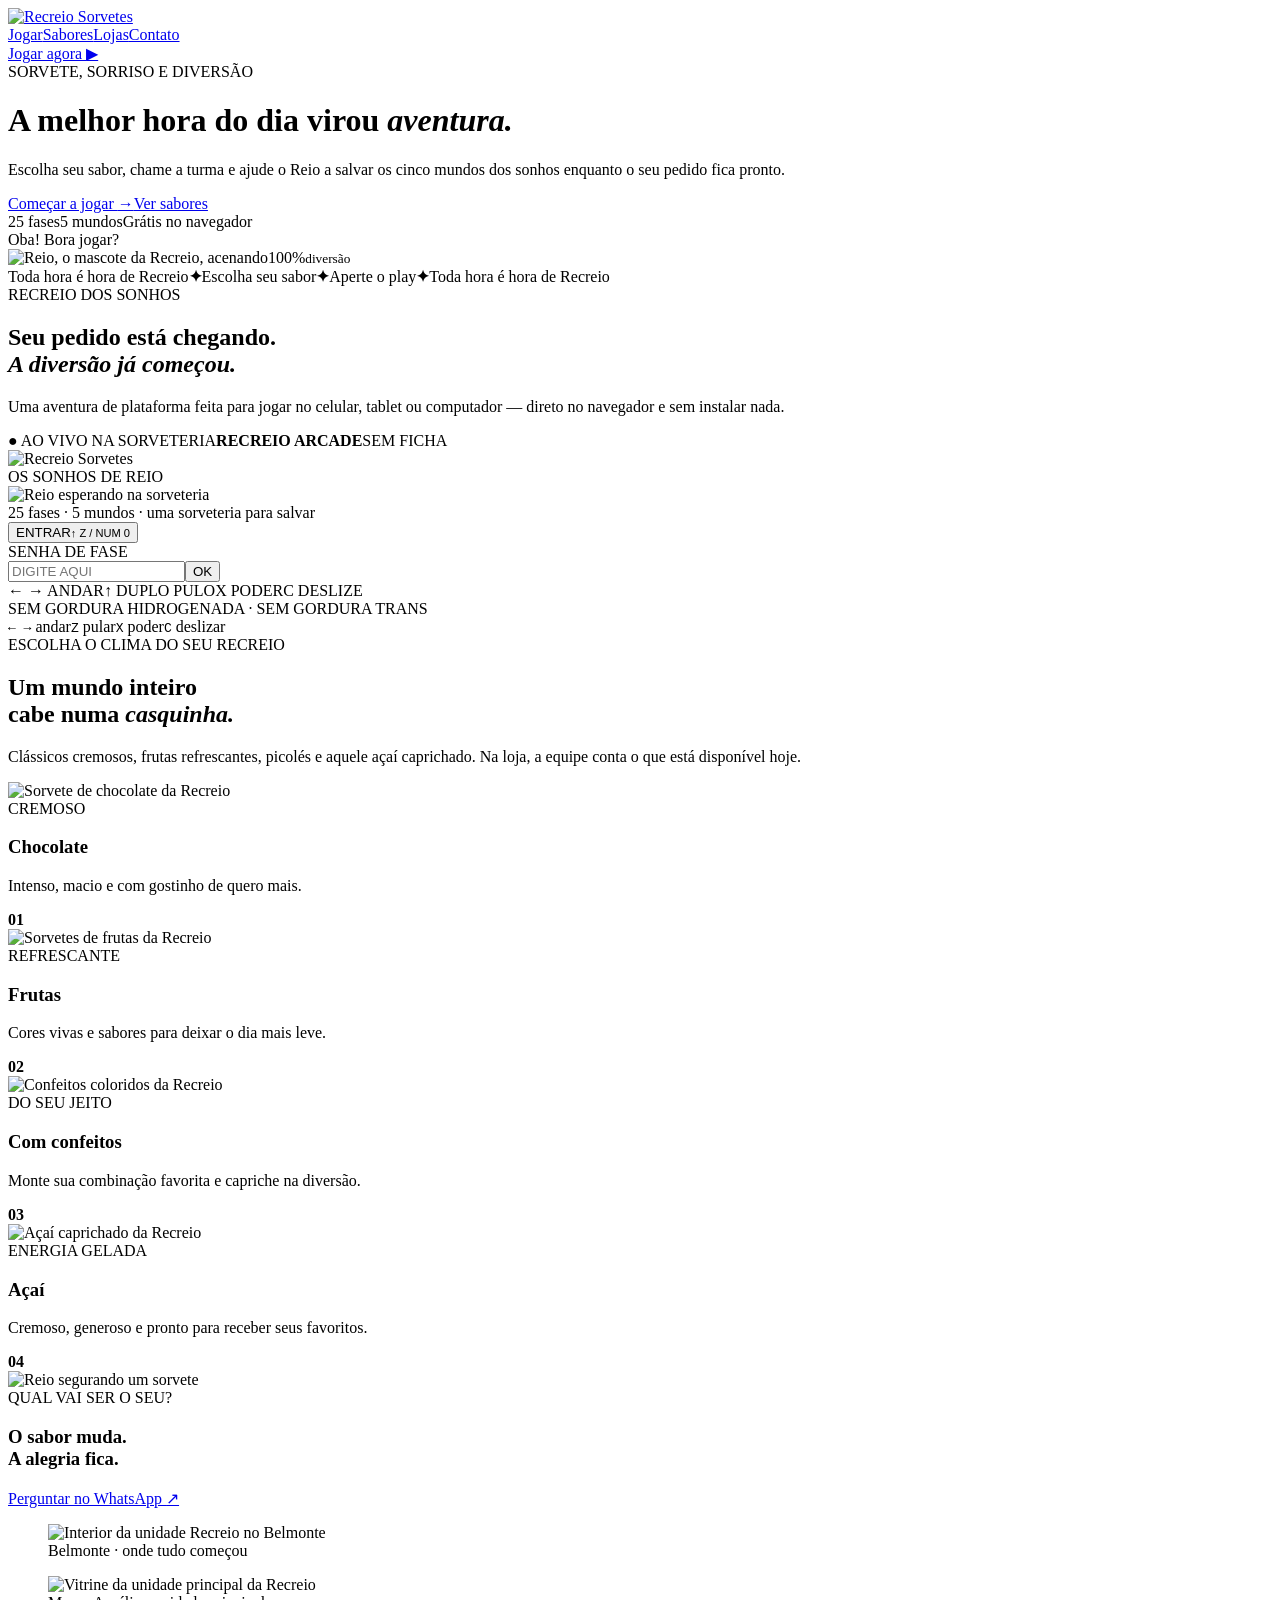
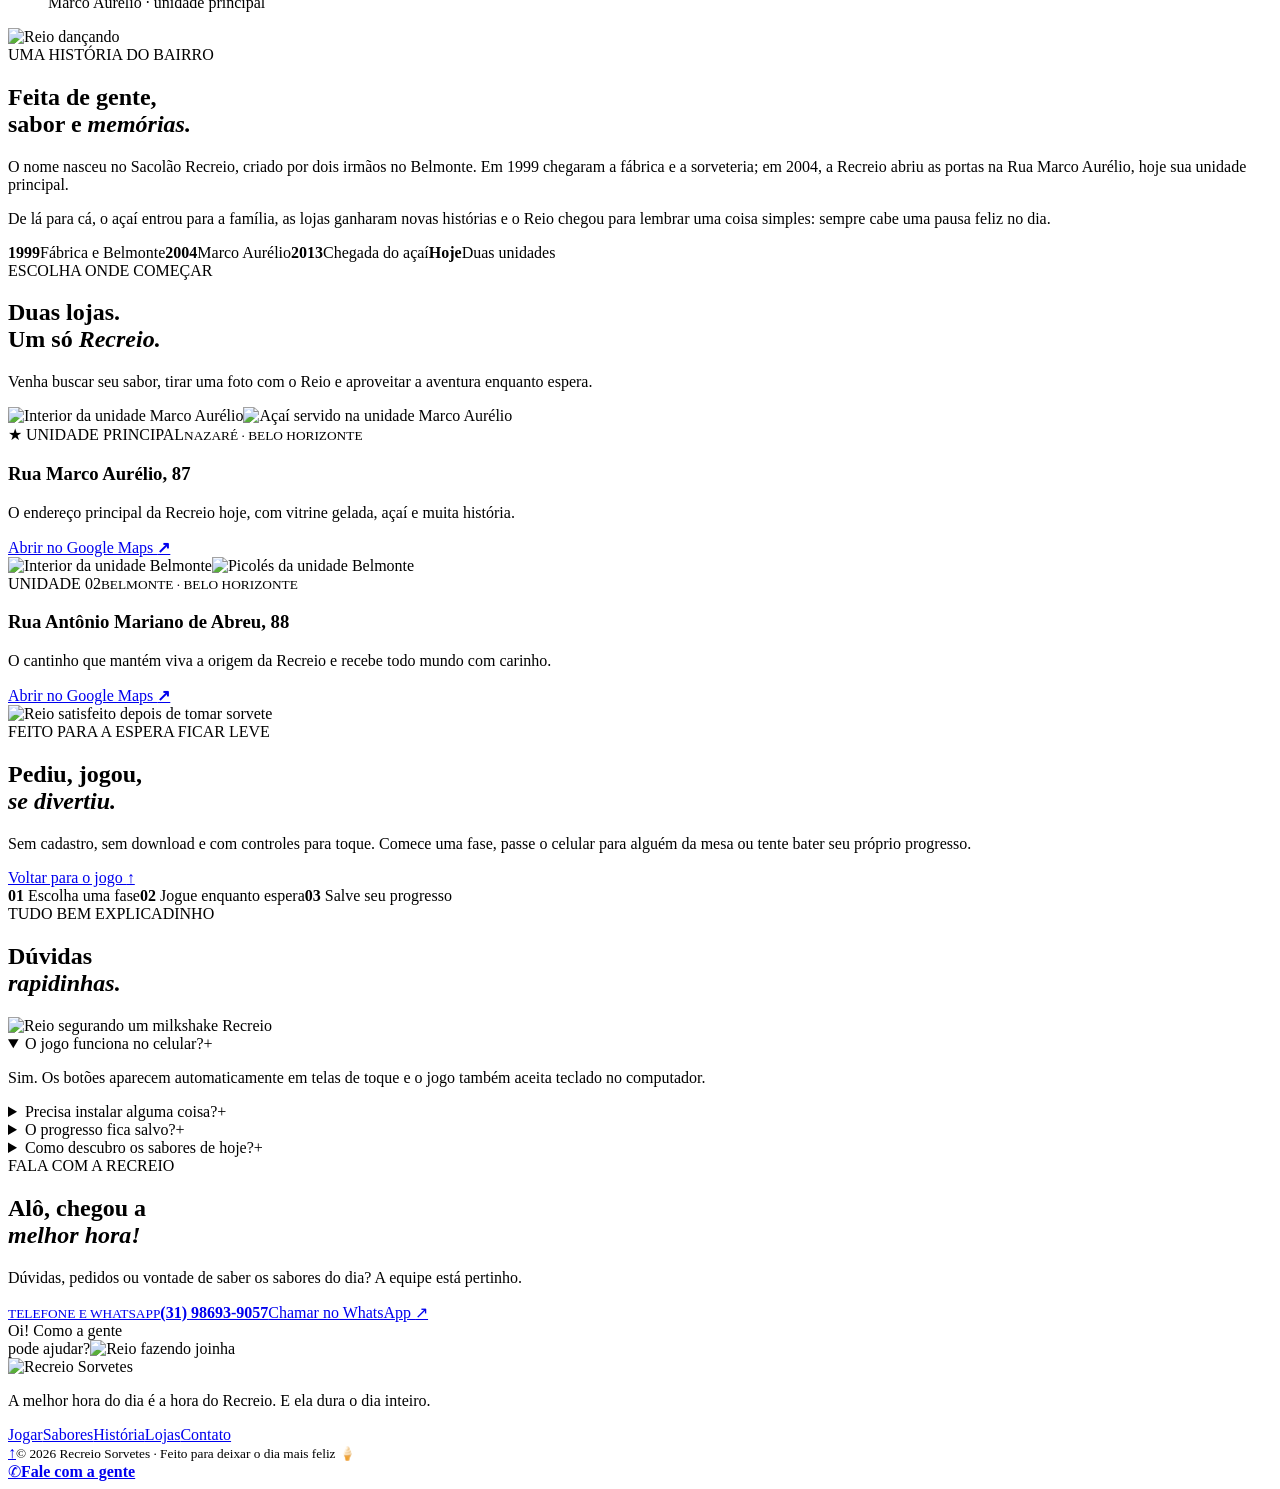
==== index.html @ 0be1fa7b "Add files via upload" ====
<!DOCTYPE html><html lang="pt-BR"><head><meta charSet="utf-8"/><meta name="viewport" content="width=device-width, initial-scale=1"/><link rel="preload" href="./game-assets/expanded/menu/recreio-lettering.png" as="image"/><link rel="preload" href="./brand/poses/reio-acenando.png" as="image"/><link rel="preload" as="image" href="./game-assets/character/11-lambendo-sorvete/03.png"/><link rel="preload" href="./brand/logo-recreio.png" as="image"/><link rel="stylesheet" href="./_next/static/chunks/18c8_tdzl4rvx.css" data-precedence="next"/><link rel="preload" as="script" fetchPriority="low" href="./_next/static/chunks/0ht900cau6_ur.js"/><script src="./_next/static/chunks/0t2z5hkh7v~~b.js" async=""></script><script src="./_next/static/chunks/07lhk_q6pmm3r.js" async=""></script><script src="./_next/static/chunks/turbopack-0cek.dh0dqtgy.js" async=""></script><script src="./_next/static/chunks/0dbhjjzl8qfwv.js" async=""></script><script src="./_next/static/chunks/0k6kr~ze-.qya.js" async=""></script><script src="./_next/static/chunks/13rrq63gfpz-3.js" async=""></script><title>Recreio Sorvetes — Sabor e diversão</title><meta name="description" content="Conheça os sabores, as lojas e jogue Recreio dos Sonhos enquanto o seu pedido fica pronto."/><meta property="og:title" content="Recreio dos Sonhos — A melhor hora virou aventura"/><meta property="og:description" content="Sorvete gostoso, duas lojas e uma aventura com 25 fases para jogar direto no navegador."/><meta property="og:image" content="./og.png"/><meta name="twitter:card" content="summary_large_image"/><meta name="twitter:title" content="Recreio dos Sonhos"/><meta name="twitter:description" content="A melhor hora do dia virou aventura."/><meta name="twitter:image" content="./og.png"/><link rel="icon" href="./favicon.png"/><link rel="apple-touch-icon" href="./favicon.png"/><script src="./_next/static/chunks/03~yq9q893hmn.js" noModule=""></script></head><body><div hidden=""><!--$--><!--/$--></div><main class="site-root" id="inicio"><nav class="site-nav" aria-label="Navegação principal"><a class="site-brand" href="#inicio" aria-label="Recreio Sorvetes — início"><img src="./game-assets/expanded/menu/recreio-lettering.png" alt="Recreio Sorvetes"/></a><div class="site-nav-links"><a href="#jogar">Jogar</a><a href="#sabores">Sabores</a><a href="#lojas">Lojas</a><a href="#contato">Contato</a></div><a class="nav-play" href="#jogar">Jogar agora <span aria-hidden="true">▶</span></a></nav><header class="site-hero"><div class="hero-sprinkles" aria-hidden="true"><i></i><i></i><i></i><i></i><i></i><i></i></div><div class="hero-copy"><span class="site-kicker">SORVETE, SORRISO E DIVERSÃO</span><h1>A melhor hora do dia virou <em>aventura.</em></h1><p>Escolha seu sabor, chame a turma e ajude o Reio a salvar os cinco mundos dos sonhos enquanto o seu pedido fica pronto.</p><div class="hero-actions"><a class="site-button primary" href="#jogar">Começar a jogar <span>→</span></a><a class="site-button secondary" href="#sabores">Ver sabores</a></div><div class="hero-pills"><span>25 fases</span><span>5 mundos</span><span>Grátis no navegador</span></div></div><div class="hero-character"><span class="speech">Oba! Bora jogar?</span><div class="hero-blob" aria-hidden="true"></div><img src="./brand/poses/reio-acenando.png" alt="Reio, o mascote da Recreio, acenando"/><span class="hero-sticker">100%<small>diversão</small></span></div></header><div class="site-ticker" aria-hidden="true"><div><span>Toda hora é hora de Recreio</span><b>✦</b><span>Escolha seu sabor</span><b>✦</b><span>Aperte o play</span><b>✦</b><span>Toda hora é hora de Recreio</span></div></div><section class="game-section" id="jogar" aria-labelledby="game-title"><div class="game-intro"><div><span class="site-kicker light">RECREIO DOS SONHOS</span><h2 id="game-title">Seu pedido está chegando.<br/><em>A diversão já começou.</em></h2></div><p>Uma aventura de plataforma feita para jogar no celular, tablet ou computador — direto no navegador e sem instalar nada.</p></div><div class="game-cabinet"><div class="cabinet-top"><span>● AO VIVO NA SORVETERIA</span><b>RECREIO ARCADE</b><span>SEM FICHA</span></div><section class="game-machine" aria-label="Jogo Recreio dos Sonhos"><section class="title-screen"><img class="title-logo" src="./game-assets/expanded/menu/recreio-lettering.png" alt="Recreio Sorvetes"/><div class="title-subtitle">OS SONHOS DE REIO</div><img class="title-reio" src="./game-assets/character/11-lambendo-sorvete/03.png" alt="Reio esperando na sorveteria"/><div class="title-story">25 fases · 5 mundos · uma sorveteria para salvar</div><button class="shop-door-action"><span>ENTRAR</span><small>↑ Z / NUM 0</small></button><form class="password-counter"><label for="stage-password">SENHA DE FASE</label><div><input id="stage-password" maxLength="12" placeholder="DIGITE AQUI" autoComplete="off" value=""/><button type="submit">OK</button></div></form><div class="title-controls"><span>← → ANDAR</span><span>↑ DUPLO PULO</span><span>X PODER</span><span>C DESLIZE</span></div><div class="title-recipe">SEM GORDURA HIDROGENADA · SEM GORDURA TRANS</div></section></section></div><div class="game-shortcuts"><span><kbd>← →</kbd> andar</span><span><kbd>Z</kbd> pular</span><span><kbd>X</kbd> poder</span><span><kbd>C</kbd> deslizar</span></div></section><section class="flavors-section" id="sabores" aria-labelledby="flavors-title"><div class="section-heading"><div><span class="site-kicker">ESCOLHA O CLIMA DO SEU RECREIO</span><h2 id="flavors-title">Um mundo inteiro<br/>cabe numa <em>casquinha.</em></h2></div><p>Clássicos cremosos, frutas refrescantes, picolés e aquele açaí caprichado. Na loja, a equipe conta o que está disponível hoje.</p></div><div class="flavor-grid"><article class="flavor-card chocolate"><div class="flavor-photo"><img src="./brand/gallery/chocolate.jpg" alt="Sorvete de chocolate da Recreio" loading="lazy"/></div><div><span>CREMOSO</span><h3>Chocolate</h3><p>Intenso, macio e com gostinho de quero mais.</p></div><b>01</b></article><article class="flavor-card fruit"><div class="flavor-photo"><img src="./brand/gallery/frutas.jpg" alt="Sorvetes de frutas da Recreio" loading="lazy"/></div><div><span>REFRESCANTE</span><h3>Frutas</h3><p>Cores vivas e sabores para deixar o dia mais leve.</p></div><b>02</b></article><article class="flavor-card toppings"><div class="flavor-photo"><img src="./brand/gallery/confeitos.jpg" alt="Confeitos coloridos da Recreio" loading="lazy"/></div><div><span>DO SEU JEITO</span><h3>Com confeitos</h3><p>Monte sua combinação favorita e capriche na diversão.</p></div><b>03</b></article><article class="flavor-card acai"><div class="flavor-photo"><img src="./brand/gallery/acai.jpg" alt="Açaí caprichado da Recreio" loading="lazy"/></div><div><span>ENERGIA GELADA</span><h3>Açaí</h3><p>Cremoso, generoso e pronto para receber seus favoritos.</p></div><b>04</b></article></div><div class="flavor-callout"><img src="./brand/poses/reio-sorvete.png" alt="Reio segurando um sorvete" loading="lazy"/><div><span>QUAL VAI SER O SEU?</span><h3>O sabor muda.<br/>A alegria fica.</h3></div><a class="site-button primary" href="https://wa.me/5531986939057?text=Ol%C3%A1%2C%20Recreio!%20Quais%20sabores%20est%C3%A3o%20dispon%C3%ADveis%20hoje%3F" target="_blank" rel="noreferrer">Perguntar no WhatsApp <span>↗</span></a></div></section><section class="story-section" id="historia" aria-labelledby="story-title"><div class="story-photos" aria-label="Registros da Recreio"><figure class="story-photo main"><img src="./brand/gallery/belmonte-interior.jpg" alt="Interior da unidade Recreio no Belmonte" loading="lazy"/><figcaption>Belmonte · onde tudo começou</figcaption></figure><figure class="story-photo small"><img src="./brand/gallery/marco-freezer.jpg" alt="Vitrine da unidade principal da Recreio" loading="lazy"/><figcaption>Marco Aurélio · unidade principal</figcaption></figure><img class="story-mascot" src="./brand/poses/reio-dancando.png" alt="Reio dançando" loading="lazy"/></div><div class="story-copy-site"><span class="site-kicker light">UMA HISTÓRIA DO BAIRRO</span><h2 id="story-title">Feita de gente,<br/>sabor e <em>memórias.</em></h2><p>O nome nasceu no Sacolão Recreio, criado por dois irmãos no Belmonte. Em 1999 chegaram a fábrica e a sorveteria; em 2004, a Recreio abriu as portas na Rua Marco Aurélio, hoje sua unidade principal.</p><p>De lá para cá, o açaí entrou para a família, as lojas ganharam novas histórias e o Reio chegou para lembrar uma coisa simples: sempre cabe uma pausa feliz no dia.</p><div class="story-milestones"><span><b>1999</b>Fábrica e Belmonte</span><span><b>2004</b>Marco Aurélio</span><span><b>2013</b>Chegada do açaí</span><span><b>Hoje</b>Duas unidades</span></div></div></section><section class="stores-section" id="lojas" aria-labelledby="stores-title"><div class="section-heading centered"><div><span class="site-kicker">ESCOLHA ONDE COMEÇAR</span><h2 id="stores-title">Duas lojas.<br/>Um só <em>Recreio.</em></h2></div><p>Venha buscar seu sabor, tirar uma foto com o Reio e aproveitar a aventura enquanto espera.</p></div><div class="store-grid"><article class="store-card primary-store"><div class="store-gallery"><img src="./brand/gallery/marco-freezer.jpg" alt="Interior da unidade Marco Aurélio" loading="lazy"/><img src="./brand/gallery/acai.jpg" alt="Açaí servido na unidade Marco Aurélio" loading="lazy"/></div><div class="store-copy"><span>★ UNIDADE PRINCIPAL</span><small>NAZARÉ · BELO HORIZONTE</small><h3>Rua Marco Aurélio, 87</h3><p>O endereço principal da Recreio hoje, com vitrine gelada, açaí e muita história.</p><a href="https://www.google.com/maps/search/?api=1&amp;query=Sorvetes+Recreio+Rua+Marco+Aurelio+87+Belo+Horizonte" target="_blank" rel="noreferrer">Abrir no Google Maps <b>↗</b></a></div></article><article class="store-card"><div class="store-gallery"><img src="./brand/gallery/belmonte-interior.jpg" alt="Interior da unidade Belmonte" loading="lazy"/><img src="./brand/gallery/belmonte-picole.jpg" alt="Picolés da unidade Belmonte" loading="lazy"/></div><div class="store-copy"><span>UNIDADE 02</span><small>BELMONTE · BELO HORIZONTE</small><h3>Rua Antônio Mariano de Abreu, 88</h3><p>O cantinho que mantém viva a origem da Recreio e recebe todo mundo com carinho.</p><a href="https://www.google.com/maps/search/?api=1&amp;query=Sorvetes+Recreio+Rua+Antonio+Mariano+de+Abreu+88+Belo+Horizonte" target="_blank" rel="noreferrer">Abrir no Google Maps <b>↗</b></a></div></article></div></section><section class="waiting-section" aria-labelledby="waiting-title"><img src="./brand/poses/reio-satisfeito.png" alt="Reio satisfeito depois de tomar sorvete" loading="lazy"/><div><span class="site-kicker light">FEITO PARA A ESPERA FICAR LEVE</span><h2 id="waiting-title">Pediu, jogou,<br/><em>se divertiu.</em></h2><p>Sem cadastro, sem download e com controles para toque. Comece uma fase, passe o celular para alguém da mesa ou tente bater seu próprio progresso.</p><a class="site-button primary" href="#jogar">Voltar para o jogo <span>↑</span></a></div><div class="waiting-notes"><span><b>01</b> Escolha uma fase</span><span><b>02</b> Jogue enquanto espera</span><span><b>03</b> Salve seu progresso</span></div></section><section class="faq-section" aria-labelledby="faq-title"><div><span class="site-kicker">TUDO BEM EXPLICADINHO</span><h2 id="faq-title">Dúvidas<br/><em>rapidinhas.</em></h2><img src="./brand/poses/reio-milkshake.png" alt="Reio segurando um milkshake Recreio" loading="lazy"/></div><div class="faq-list"><details open=""><summary>O jogo funciona no celular?<span>+</span></summary><p>Sim. Os botões aparecem automaticamente em telas de toque e o jogo também aceita teclado no computador.</p></details><details><summary>Precisa instalar alguma coisa?<span>+</span></summary><p>Não. A aventura roda direto nesta página, sem aplicativo e sem cadastro.</p></details><details><summary>O progresso fica salvo?<span>+</span></summary><p>Sim, neste aparelho. O jogo também mostra um código ao concluir cada fase para você retomar rapidamente.</p></details><details><summary>Como descubro os sabores de hoje?<span>+</span></summary><p>A disponibilidade muda. Fale com a equipe pelo WhatsApp e pergunte o que acabou de sair do freezer.</p></details></div></section><section class="contact-section-site" id="contato" aria-labelledby="contact-title"><div class="contact-copy-site"><span class="site-kicker light">FALA COM A RECREIO</span><h2 id="contact-title">Alô, chegou a<br/><em>melhor hora!</em></h2><p>Dúvidas, pedidos ou vontade de saber os sabores do dia? A equipe está pertinho.</p><a class="contact-number" href="tel:+5531986939057"><small>TELEFONE E WHATSAPP</small><strong>(31) 98693-9057</strong></a><a class="site-button contact-button" href="https://wa.me/5531986939057?text=Ol%C3%A1%2C%20Recreio!%20Vim%20pelo%20site." target="_blank" rel="noreferrer">Chamar no WhatsApp <span>↗</span></a></div><div class="contact-character"><span>Oi! Como a gente<br/>pode ajudar?</span><img src="./brand/poses/reio-joinha.png" alt="Reio fazendo joinha" loading="lazy"/></div></section><footer class="site-footer"><div><img src="./brand/logo-recreio.png" alt="Recreio Sorvetes"/><p>A melhor hora do dia é a hora do Recreio. E ela dura o dia inteiro.</p></div><nav aria-label="Links do rodapé"><a href="#jogar">Jogar</a><a href="#sabores">Sabores</a><a href="#historia">História</a><a href="#lojas">Lojas</a><a href="#contato">Contato</a></nav><a class="back-top" href="#inicio" aria-label="Voltar ao início">↑</a><small>© 2026 Recreio Sorvetes · Feito para deixar o dia mais feliz 🍦</small></footer><a class="whatsapp-float" href="https://wa.me/5531986939057?text=Ol%C3%A1%2C%20Recreio!%20Vim%20pelo%20site." target="_blank" rel="noreferrer" aria-label="Conversar com a Recreio no WhatsApp"><span>✆</span><b>Fale com a gente</b></a></main><!--$--><!--/$--><script src="./_next/static/chunks/0ht900cau6_ur.js" id="_R_" async=""></script><script>(self.__next_f=self.__next_f||[]).push([0])</script><script>self.__next_f.push([1,"1:\"$Sreact.fragment\"\n2:I[39756,[\"./_next/static/chunks/0dbhjjzl8qfwv.js\",\"./_next/static/chunks/0k6kr~ze-.qya.js\"],\"default\"]\n3:I[37457,[\"./_next/static/chunks/0dbhjjzl8qfwv.js\",\"./_next/static/chunks/0k6kr~ze-.qya.js\"],\"default\"]\n13:I[68027,[\"./_next/static/chunks/0dbhjjzl8qfwv.js\",\"./_next/static/chunks/0k6kr~ze-.qya.js\"],\"default\",1]\n:HL[\"./_next/static/chunks/18c8_tdzl4rvx.css\",\"style\"]\n:HL[\"./game-assets/expanded/menu/recreio-lettering.png\",\"image\"]\n:HL[\"./brand/poses/reio-acenando.png\",\"image\"]\n"])</script><script>self.__next_f.push([1,"0:{\"P\":null,\"c\":[\"\",\"\"],\"q\":\"\",\"i\":false,\"f\":[[[\"\",{\"children\":[\"__PAGE__\",{}]},\"$undefined\",\"$undefined\",16],[[\"$\",\"$1\",\"c\",{\"children\":[[[\"$\",\"link\",\"0\",{\"rel\":\"stylesheet\",\"href\":\"./_next/static/chunks/18c8_tdzl4rvx.css\",\"precedence\":\"next\",\"crossOrigin\":\"$undefined\",\"nonce\":\"$undefined\"}],[\"$\",\"script\",\"script-0\",{\"src\":\"./_next/static/chunks/0dbhjjzl8qfwv.js\",\"async\":true,\"nonce\":\"$undefined\"}],[\"$\",\"script\",\"script-1\",{\"src\":\"./_next/static/chunks/0k6kr~ze-.qya.js\",\"async\":true,\"nonce\":\"$undefined\"}]],[\"$\",\"html\",null,{\"lang\":\"pt-BR\",\"children\":[\"$\",\"body\",null,{\"children\":[\"$\",\"$L2\",null,{\"parallelRouterKey\":\"children\",\"error\":\"$undefined\",\"errorStyles\":\"$undefined\",\"errorScripts\":\"$undefined\",\"template\":[\"$\",\"$L3\",null,{}],\"templateStyles\":\"$undefined\",\"templateScripts\":\"$undefined\",\"notFound\":[[[\"$\",\"title\",null,{\"children\":\"404: This page could not be found.\"}],[\"$\",\"div\",null,{\"style\":{\"fontFamily\":\"system-ui,\\\"Segoe UI\\\",Roboto,Helvetica,Arial,sans-serif,\\\"Apple Color Emoji\\\",\\\"Segoe UI Emoji\\\"\",\"height\":\"100vh\",\"textAlign\":\"center\",\"display\":\"flex\",\"flexDirection\":\"column\",\"alignItems\":\"center\",\"justifyContent\":\"center\"},\"children\":[\"$\",\"div\",null,{\"children\":[[\"$\",\"style\",null,{\"dangerouslySetInnerHTML\":{\"__html\":\"body{color:#000;background:#fff;margin:0}.next-error-h1{border-right:1px solid rgba(0,0,0,.3)}@media (prefers-color-scheme:dark){body{color:#fff;background:#000}.next-error-h1{border-right:1px solid rgba(255,255,255,.3)}}\"}}],[\"$\",\"h1\",null,{\"className\":\"next-error-h1\",\"style\":{\"display\":\"inline-block\",\"margin\":\"0 20px 0 0\",\"padding\":\"0 23px 0 0\",\"fontSize\":24,\"fontWeight\":500,\"verticalAlign\":\"top\",\"lineHeight\":\"49px\"},\"children\":404}],[\"$\",\"div\",null,{\"style\":{\"display\":\"inline-block\"},\"children\":[\"$\",\"h2\",null,{\"style\":{\"fontSize\":14,\"fontWeight\":400,\"lineHeight\":\"49px\",\"margin\":0},\"children\":\"This page could not be found.\"}]}]]}]}]],[]],\"forbidden\":\"$undefined\",\"unauthorized\":\"$undefined\"}]}]}]]}],{\"children\":[[\"$\",\"$1\",\"c\",{\"children\":[[\"$\",\"main\",null,{\"className\":\"site-root\",\"id\":\"inicio\",\"children\":[[\"$\",\"nav\",null,{\"className\":\"site-nav\",\"aria-label\":\"Navegação principal\",\"children\":[[\"$\",\"a\",null,{\"className\":\"site-brand\",\"href\":\"#inicio\",\"aria-label\":\"Recreio Sorvetes — início\",\"children\":[\"$\",\"img\",null,{\"src\":\"./game-assets/expanded/menu/recreio-lettering.png\",\"alt\":\"Recreio Sorvetes\"}]}],[\"$\",\"div\",null,{\"className\":\"site-nav-links\",\"children\":[[\"$\",\"a\",null,{\"href\":\"#jogar\",\"children\":\"Jogar\"}],[\"$\",\"a\",null,{\"href\":\"#sabores\",\"children\":\"Sabores\"}],[\"$\",\"a\",null,{\"href\":\"#lojas\",\"children\":\"Lojas\"}],[\"$\",\"a\",null,{\"href\":\"#contato\",\"children\":\"Contato\"}]]}],[\"$\",\"a\",null,{\"className\":\"nav-play\",\"href\":\"#jogar\",\"children\":[\"Jogar agora \",[\"$\",\"span\",null,{\"aria-hidden\":\"true\",\"children\":\"▶\"}]]}]]}],[\"$\",\"header\",null,{\"className\":\"site-hero\",\"children\":[[\"$\",\"div\",null,{\"className\":\"hero-sprinkles\",\"aria-hidden\":\"true\",\"children\":[[\"$\",\"i\",null,{}],[\"$\",\"i\",null,{}],[\"$\",\"i\",null,{}],[\"$\",\"i\",null,{}],[\"$\",\"i\",null,{}],[\"$\",\"i\",null,{}]]}],[\"$\",\"div\",null,{\"className\":\"hero-copy\",\"children\":[[\"$\",\"span\",null,{\"className\":\"site-kicker\",\"children\":\"SORVETE, SORRISO E DIVERSÃO\"}],[\"$\",\"h1\",null,{\"children\":[\"A melhor hora do dia virou \",[\"$\",\"em\",null,{\"children\":\"aventura.\"}]]}],[\"$\",\"p\",null,{\"children\":\"Escolha seu sabor, chame a turma e ajude o Reio a salvar os cinco mundos dos sonhos enquanto o seu pedido fica pronto.\"}],[\"$\",\"div\",null,{\"className\":\"hero-actions\",\"children\":[[\"$\",\"a\",null,{\"className\":\"site-button primary\",\"href\":\"#jogar\",\"children\":[\"Começar a jogar \",[\"$\",\"span\",null,{\"children\":\"→\"}]]}],[\"$\",\"a\",null,{\"className\":\"site-button secondary\",\"href\":\"#sabores\",\"children\":\"Ver sabores\"}]]}],[\"$\",\"div\",null,{\"className\":\"hero-pills\",\"children\":[[\"$\",\"span\",null,{\"children\":\"25 fases\"}],[\"$\",\"span\",null,{\"children\":\"5 mundos\"}],[\"$\",\"span\",null,{\"children\":\"Grátis no navegador\"}]]}]]}],[\"$\",\"div\",null,{\"className\":\"hero-character\",\"children\":[[\"$\",\"span\",null,{\"className\":\"speech\",\"children\":\"Oba! Bora jogar?\"}],[\"$\",\"div\",null,{\"className\":\"hero-blob\",\"aria-hidden\":\"true\"}],[\"$\",\"img\",null,{\"src\":\"./brand/poses/reio-acenando.png\",\"alt\":\"Reio, o mascote da Recreio, acenando\"}],[\"$\",\"span\",null,{\"className\":\"hero-sticker\",\"children\":[\"100%\",[\"$\",\"small\",null,{\"children\":\"diversão\"}]]}]]}]]}],[\"$\",\"div\",null,{\"className\":\"site-ticker\",\"aria-hidden\":\"true\",\"children\":[\"$\",\"div\",null,{\"children\":[[\"$\",\"span\",null,{\"children\":\"Toda hora é hora de Recreio\"}],[\"$\",\"b\",null,{\"children\":\"✦\"}],[\"$\",\"span\",null,{\"children\":\"Escolha seu sabor\"}],[\"$\",\"b\",null,{\"children\":\"✦\"}],[\"$\",\"span\",null,{\"children\":\"Aperte o play\"}],[\"$\",\"b\",null,{\"children\":\"✦\"}],[\"$\",\"span\",null,{\"children\":\"Toda hora é hora de Recreio\"}]]}]}],[\"$\",\"section\",null,{\"className\":\"game-section\",\"id\":\"jogar\",\"aria-labelledby\":\"game-title\",\"children\":[[\"$\",\"div\",null,{\"className\":\"game-intro\",\"children\":[[\"$\",\"div\",null,{\"children\":[[\"$\",\"span\",null,{\"className\":\"site-kicker light\",\"children\":\"RECREIO DOS SONHOS\"}],\"$L4\"]}],\"$L5\"]}],\"$L6\",\"$L7\"]}],\"$L8\",\"$L9\",\"$La\",\"$Lb\",\"$Lc\",\"$Ld\",\"$Le\",\"$Lf\"]}],[\"$L10\"],\"$L11\"]}],{},null,false,null]},null,false,null],\"$L12\",false]],\"m\":\"$undefined\",\"G\":[\"$13\",[\"$L14\"]],\"S\":true,\"h\":null,\"s\":\"$undefined\",\"l\":\"$undefined\",\"p\":\"$undefined\",\"d\":\"$undefined\",\"b\":\"HAPtU_y2iqQSqmndUQsWt\"}\n"])</script><script>self.__next_f.push([1,"15:I[3604,[\"./_next/static/chunks/0dbhjjzl8qfwv.js\",\"./_next/static/chunks/0k6kr~ze-.qya.js\",\"./_next/static/chunks/13rrq63gfpz-3.js\"],\"default\"]\n16:I[97367,[\"./_next/static/chunks/0dbhjjzl8qfwv.js\",\"./_next/static/chunks/0k6kr~ze-.qya.js\"],\"OutletBoundary\"]\n17:\"$Sreact.suspense\"\n19:I[97367,[\"./_next/static/chunks/0dbhjjzl8qfwv.js\",\"./_next/static/chunks/0k6kr~ze-.qya.js\"],\"ViewportBoundary\"]\n1b:I[97367,[\"./_next/static/chunks/0dbhjjzl8qfwv.js\",\"./_next/static/chunks/0k6kr~ze-.qya.js\"],\"MetadataBoundary\"]\n:HL[\"./brand/logo-recreio.png\",\"image\"]\n4:[\"$\",\"h2\",null,{\"id\":\"game-title\",\"children\":[\"Seu pedido está chegando.\",[\"$\",\"br\",null,{}],[\"$\",\"em\",null,{\"children\":\"A diversão já começou.\"}]]}]\n5:[\"$\",\"p\",null,{\"children\":\"Uma aventura de plataforma feita para jogar no celular, tablet ou computador — direto no navegador e sem instalar nada.\"}]\n6:[\"$\",\"div\",null,{\"className\":\"game-cabinet\",\"children\":[[\"$\",\"div\",null,{\"className\":\"cabinet-top\",\"children\":[[\"$\",\"span\",null,{\"children\":\"● AO VIVO NA SORVETERIA\"}],[\"$\",\"b\",null,{\"children\":\"RECREIO ARCADE\"}],[\"$\",\"span\",null,{\"children\":\"SEM FICHA\"}]]}],[\"$\",\"section\",null,{\"className\":\"game-machine\",\"aria-label\":\"Jogo Recreio dos Sonhos\",\"children\":[\"$\",\"$L15\",null,{}]}]]}]\n7:[\"$\",\"div\",null,{\"className\":\"game-shortcuts\",\"children\":[[\"$\",\"span\",null,{\"children\":[[\"$\",\"kbd\",null,{\"children\":\"← →\"}],\" andar\"]}],[\"$\",\"span\",null,{\"children\":[[\"$\",\"kbd\",null,{\"children\":\"Z\"}],\" pular\"]}],[\"$\",\"span\",null,{\"children\":[[\"$\",\"kbd\",null,{\"children\":\"X\"}],\" poder\"]}],[\"$\",\"span\",null,{\"children\":[[\"$\",\"kbd\",null,{\"children\":\"C\"}],\" deslizar\"]}]]}]\n"])</script><script>self.__next_f.push([1,"8:[\"$\",\"section\",null,{\"className\":\"flavors-section\",\"id\":\"sabores\",\"aria-labelledby\":\"flavors-title\",\"children\":[[\"$\",\"div\",null,{\"className\":\"section-heading\",\"children\":[[\"$\",\"div\",null,{\"children\":[[\"$\",\"span\",null,{\"className\":\"site-kicker\",\"children\":\"ESCOLHA O CLIMA DO SEU RECREIO\"}],[\"$\",\"h2\",null,{\"id\":\"flavors-title\",\"children\":[\"Um mundo inteiro\",[\"$\",\"br\",null,{}],\"cabe numa \",[\"$\",\"em\",null,{\"children\":\"casquinha.\"}]]}]]}],[\"$\",\"p\",null,{\"children\":\"Clássicos cremosos, frutas refrescantes, picolés e aquele açaí caprichado. Na loja, a equipe conta o que está disponível hoje.\"}]]}],[\"$\",\"div\",null,{\"className\":\"flavor-grid\",\"children\":[[\"$\",\"article\",null,{\"className\":\"flavor-card chocolate\",\"children\":[[\"$\",\"div\",null,{\"className\":\"flavor-photo\",\"children\":[\"$\",\"img\",null,{\"src\":\"./brand/gallery/chocolate.jpg\",\"alt\":\"Sorvete de chocolate da Recreio\",\"loading\":\"lazy\"}]}],[\"$\",\"div\",null,{\"children\":[[\"$\",\"span\",null,{\"children\":\"CREMOSO\"}],[\"$\",\"h3\",null,{\"children\":\"Chocolate\"}],[\"$\",\"p\",null,{\"children\":\"Intenso, macio e com gostinho de quero mais.\"}]]}],[\"$\",\"b\",null,{\"children\":\"01\"}]]}],[\"$\",\"article\",null,{\"className\":\"flavor-card fruit\",\"children\":[[\"$\",\"div\",null,{\"className\":\"flavor-photo\",\"children\":[\"$\",\"img\",null,{\"src\":\"./brand/gallery/frutas.jpg\",\"alt\":\"Sorvetes de frutas da Recreio\",\"loading\":\"lazy\"}]}],[\"$\",\"div\",null,{\"children\":[[\"$\",\"span\",null,{\"children\":\"REFRESCANTE\"}],[\"$\",\"h3\",null,{\"children\":\"Frutas\"}],[\"$\",\"p\",null,{\"children\":\"Cores vivas e sabores para deixar o dia mais leve.\"}]]}],[\"$\",\"b\",null,{\"children\":\"02\"}]]}],[\"$\",\"article\",null,{\"className\":\"flavor-card toppings\",\"children\":[[\"$\",\"div\",null,{\"className\":\"flavor-photo\",\"children\":[\"$\",\"img\",null,{\"src\":\"./brand/gallery/confeitos.jpg\",\"alt\":\"Confeitos coloridos da Recreio\",\"loading\":\"lazy\"}]}],[\"$\",\"div\",null,{\"children\":[[\"$\",\"span\",null,{\"children\":\"DO SEU JEITO\"}],[\"$\",\"h3\",null,{\"children\":\"Com confeitos\"}],[\"$\",\"p\",null,{\"children\":\"Monte sua combinação favorita e capriche na diversão.\"}]]}],[\"$\",\"b\",null,{\"children\":\"03\"}]]}],[\"$\",\"article\",null,{\"className\":\"flavor-card acai\",\"children\":[[\"$\",\"div\",null,{\"className\":\"flavor-photo\",\"children\":[\"$\",\"img\",null,{\"src\":\"./brand/gallery/acai.jpg\",\"alt\":\"Açaí caprichado da Recreio\",\"loading\":\"lazy\"}]}],[\"$\",\"div\",null,{\"children\":[[\"$\",\"span\",null,{\"children\":\"ENERGIA GELADA\"}],[\"$\",\"h3\",null,{\"children\":\"Açaí\"}],[\"$\",\"p\",null,{\"children\":\"Cremoso, generoso e pronto para receber seus favoritos.\"}]]}],[\"$\",\"b\",null,{\"children\":\"04\"}]]}]]}],[\"$\",\"div\",null,{\"className\":\"flavor-callout\",\"children\":[[\"$\",\"img\",null,{\"src\":\"./brand/poses/reio-sorvete.png\",\"alt\":\"Reio segurando um sorvete\",\"loading\":\"lazy\"}],[\"$\",\"div\",null,{\"children\":[[\"$\",\"span\",null,{\"children\":\"QUAL VAI SER O SEU?\"}],[\"$\",\"h3\",null,{\"children\":[\"O sabor muda.\",[\"$\",\"br\",null,{}],\"A alegria fica.\"]}]]}],[\"$\",\"a\",null,{\"className\":\"site-button primary\",\"href\":\"https://wa.me/5531986939057?text=Ol%C3%A1%2C%20Recreio!%20Quais%20sabores%20est%C3%A3o%20dispon%C3%ADveis%20hoje%3F\",\"target\":\"_blank\",\"rel\":\"noreferrer\",\"children\":[\"Perguntar no WhatsApp \",[\"$\",\"span\",null,{\"children\":\"↗\"}]]}]]}]]}]\n"])</script><script>self.__next_f.push([1,"9:[\"$\",\"section\",null,{\"className\":\"story-section\",\"id\":\"historia\",\"aria-labelledby\":\"story-title\",\"children\":[[\"$\",\"div\",null,{\"className\":\"story-photos\",\"aria-label\":\"Registros da Recreio\",\"children\":[[\"$\",\"figure\",null,{\"className\":\"story-photo main\",\"children\":[[\"$\",\"img\",null,{\"src\":\"./brand/gallery/belmonte-interior.jpg\",\"alt\":\"Interior da unidade Recreio no Belmonte\",\"loading\":\"lazy\"}],[\"$\",\"figcaption\",null,{\"children\":\"Belmonte · onde tudo começou\"}]]}],[\"$\",\"figure\",null,{\"className\":\"story-photo small\",\"children\":[[\"$\",\"img\",null,{\"src\":\"./brand/gallery/marco-freezer.jpg\",\"alt\":\"Vitrine da unidade principal da Recreio\",\"loading\":\"lazy\"}],[\"$\",\"figcaption\",null,{\"children\":\"Marco Aurélio · unidade principal\"}]]}],[\"$\",\"img\",null,{\"className\":\"story-mascot\",\"src\":\"./brand/poses/reio-dancando.png\",\"alt\":\"Reio dançando\",\"loading\":\"lazy\"}]]}],[\"$\",\"div\",null,{\"className\":\"story-copy-site\",\"children\":[[\"$\",\"span\",null,{\"className\":\"site-kicker light\",\"children\":\"UMA HISTÓRIA DO BAIRRO\"}],[\"$\",\"h2\",null,{\"id\":\"story-title\",\"children\":[\"Feita de gente,\",[\"$\",\"br\",null,{}],\"sabor e \",[\"$\",\"em\",null,{\"children\":\"memórias.\"}]]}],[\"$\",\"p\",null,{\"children\":\"O nome nasceu no Sacolão Recreio, criado por dois irmãos no Belmonte. Em 1999 chegaram a fábrica e a sorveteria; em 2004, a Recreio abriu as portas na Rua Marco Aurélio, hoje sua unidade principal.\"}],[\"$\",\"p\",null,{\"children\":\"De lá para cá, o açaí entrou para a família, as lojas ganharam novas histórias e o Reio chegou para lembrar uma coisa simples: sempre cabe uma pausa feliz no dia.\"}],[\"$\",\"div\",null,{\"className\":\"story-milestones\",\"children\":[[\"$\",\"span\",null,{\"children\":[[\"$\",\"b\",null,{\"children\":\"1999\"}],\"Fábrica e Belmonte\"]}],[\"$\",\"span\",null,{\"children\":[[\"$\",\"b\",null,{\"children\":\"2004\"}],\"Marco Aurélio\"]}],[\"$\",\"span\",null,{\"children\":[[\"$\",\"b\",null,{\"children\":\"2013\"}],\"Chegada do açaí\"]}],[\"$\",\"span\",null,{\"children\":[[\"$\",\"b\",null,{\"children\":\"Hoje\"}],\"Duas unidades\"]}]]}]]}]]}]\n"])</script><script>self.__next_f.push([1,"a:[\"$\",\"section\",null,{\"className\":\"stores-section\",\"id\":\"lojas\",\"aria-labelledby\":\"stores-title\",\"children\":[[\"$\",\"div\",null,{\"className\":\"section-heading centered\",\"children\":[[\"$\",\"div\",null,{\"children\":[[\"$\",\"span\",null,{\"className\":\"site-kicker\",\"children\":\"ESCOLHA ONDE COMEÇAR\"}],[\"$\",\"h2\",null,{\"id\":\"stores-title\",\"children\":[\"Duas lojas.\",[\"$\",\"br\",null,{}],\"Um só \",[\"$\",\"em\",null,{\"children\":\"Recreio.\"}]]}]]}],[\"$\",\"p\",null,{\"children\":\"Venha buscar seu sabor, tirar uma foto com o Reio e aproveitar a aventura enquanto espera.\"}]]}],[\"$\",\"div\",null,{\"className\":\"store-grid\",\"children\":[[\"$\",\"article\",null,{\"className\":\"store-card primary-store\",\"children\":[[\"$\",\"div\",null,{\"className\":\"store-gallery\",\"children\":[[\"$\",\"img\",null,{\"src\":\"./brand/gallery/marco-freezer.jpg\",\"alt\":\"Interior da unidade Marco Aurélio\",\"loading\":\"lazy\"}],[\"$\",\"img\",null,{\"src\":\"./brand/gallery/acai.jpg\",\"alt\":\"Açaí servido na unidade Marco Aurélio\",\"loading\":\"lazy\"}]]}],[\"$\",\"div\",null,{\"className\":\"store-copy\",\"children\":[[\"$\",\"span\",null,{\"children\":\"★ UNIDADE PRINCIPAL\"}],[\"$\",\"small\",null,{\"children\":\"NAZARÉ · BELO HORIZONTE\"}],[\"$\",\"h3\",null,{\"children\":\"Rua Marco Aurélio, 87\"}],[\"$\",\"p\",null,{\"children\":\"O endereço principal da Recreio hoje, com vitrine gelada, açaí e muita história.\"}],[\"$\",\"a\",null,{\"href\":\"https://www.google.com/maps/search/?api=1\u0026query=Sorvetes+Recreio+Rua+Marco+Aurelio+87+Belo+Horizonte\",\"target\":\"_blank\",\"rel\":\"noreferrer\",\"children\":[\"Abrir no Google Maps \",[\"$\",\"b\",null,{\"children\":\"↗\"}]]}]]}]]}],[\"$\",\"article\",null,{\"className\":\"store-card\",\"children\":[[\"$\",\"div\",null,{\"className\":\"store-gallery\",\"children\":[[\"$\",\"img\",null,{\"src\":\"./brand/gallery/belmonte-interior.jpg\",\"alt\":\"Interior da unidade Belmonte\",\"loading\":\"lazy\"}],[\"$\",\"img\",null,{\"src\":\"./brand/gallery/belmonte-picole.jpg\",\"alt\":\"Picolés da unidade Belmonte\",\"loading\":\"lazy\"}]]}],[\"$\",\"div\",null,{\"className\":\"store-copy\",\"children\":[[\"$\",\"span\",null,{\"children\":\"UNIDADE 02\"}],[\"$\",\"small\",null,{\"children\":\"BELMONTE · BELO HORIZONTE\"}],[\"$\",\"h3\",null,{\"children\":\"Rua Antônio Mariano de Abreu, 88\"}],[\"$\",\"p\",null,{\"children\":\"O cantinho que mantém viva a origem da Recreio e recebe todo mundo com carinho.\"}],[\"$\",\"a\",null,{\"href\":\"https://www.google.com/maps/search/?api=1\u0026query=Sorvetes+Recreio+Rua+Antonio+Mariano+de+Abreu+88+Belo+Horizonte\",\"target\":\"_blank\",\"rel\":\"noreferrer\",\"children\":[\"Abrir no Google Maps \",[\"$\",\"b\",null,{\"children\":\"↗\"}]]}]]}]]}]]}]]}]\n"])</script><script>self.__next_f.push([1,"b:[\"$\",\"section\",null,{\"className\":\"waiting-section\",\"aria-labelledby\":\"waiting-title\",\"children\":[[\"$\",\"img\",null,{\"src\":\"./brand/poses/reio-satisfeito.png\",\"alt\":\"Reio satisfeito depois de tomar sorvete\",\"loading\":\"lazy\"}],[\"$\",\"div\",null,{\"children\":[[\"$\",\"span\",null,{\"className\":\"site-kicker light\",\"children\":\"FEITO PARA A ESPERA FICAR LEVE\"}],[\"$\",\"h2\",null,{\"id\":\"waiting-title\",\"children\":[\"Pediu, jogou,\",[\"$\",\"br\",null,{}],[\"$\",\"em\",null,{\"children\":\"se divertiu.\"}]]}],[\"$\",\"p\",null,{\"children\":\"Sem cadastro, sem download e com controles para toque. Comece uma fase, passe o celular para alguém da mesa ou tente bater seu próprio progresso.\"}],[\"$\",\"a\",null,{\"className\":\"site-button primary\",\"href\":\"#jogar\",\"children\":[\"Voltar para o jogo \",[\"$\",\"span\",null,{\"children\":\"↑\"}]]}]]}],[\"$\",\"div\",null,{\"className\":\"waiting-notes\",\"children\":[[\"$\",\"span\",null,{\"children\":[[\"$\",\"b\",null,{\"children\":\"01\"}],\" Escolha uma fase\"]}],[\"$\",\"span\",null,{\"children\":[[\"$\",\"b\",null,{\"children\":\"02\"}],\" Jogue enquanto espera\"]}],[\"$\",\"span\",null,{\"children\":[[\"$\",\"b\",null,{\"children\":\"03\"}],\" Salve seu progresso\"]}]]}]]}]\n"])</script><script>self.__next_f.push([1,"c:[\"$\",\"section\",null,{\"className\":\"faq-section\",\"aria-labelledby\":\"faq-title\",\"children\":[[\"$\",\"div\",null,{\"children\":[[\"$\",\"span\",null,{\"className\":\"site-kicker\",\"children\":\"TUDO BEM EXPLICADINHO\"}],[\"$\",\"h2\",null,{\"id\":\"faq-title\",\"children\":[\"Dúvidas\",[\"$\",\"br\",null,{}],[\"$\",\"em\",null,{\"children\":\"rapidinhas.\"}]]}],[\"$\",\"img\",null,{\"src\":\"./brand/poses/reio-milkshake.png\",\"alt\":\"Reio segurando um milkshake Recreio\",\"loading\":\"lazy\"}]]}],[\"$\",\"div\",null,{\"className\":\"faq-list\",\"children\":[[\"$\",\"details\",null,{\"open\":true,\"children\":[[\"$\",\"summary\",null,{\"children\":[\"O jogo funciona no celular?\",[\"$\",\"span\",null,{\"children\":\"+\"}]]}],[\"$\",\"p\",null,{\"children\":\"Sim. Os botões aparecem automaticamente em telas de toque e o jogo também aceita teclado no computador.\"}]]}],[\"$\",\"details\",null,{\"children\":[[\"$\",\"summary\",null,{\"children\":[\"Precisa instalar alguma coisa?\",[\"$\",\"span\",null,{\"children\":\"+\"}]]}],[\"$\",\"p\",null,{\"children\":\"Não. A aventura roda direto nesta página, sem aplicativo e sem cadastro.\"}]]}],[\"$\",\"details\",null,{\"children\":[[\"$\",\"summary\",null,{\"children\":[\"O progresso fica salvo?\",[\"$\",\"span\",null,{\"children\":\"+\"}]]}],[\"$\",\"p\",null,{\"children\":\"Sim, neste aparelho. O jogo também mostra um código ao concluir cada fase para você retomar rapidamente.\"}]]}],[\"$\",\"details\",null,{\"children\":[[\"$\",\"summary\",null,{\"children\":[\"Como descubro os sabores de hoje?\",[\"$\",\"span\",null,{\"children\":\"+\"}]]}],[\"$\",\"p\",null,{\"children\":\"A disponibilidade muda. Fale com a equipe pelo WhatsApp e pergunte o que acabou de sair do freezer.\"}]]}]]}]]}]\n"])</script><script>self.__next_f.push([1,"d:[\"$\",\"section\",null,{\"className\":\"contact-section-site\",\"id\":\"contato\",\"aria-labelledby\":\"contact-title\",\"children\":[[\"$\",\"div\",null,{\"className\":\"contact-copy-site\",\"children\":[[\"$\",\"span\",null,{\"className\":\"site-kicker light\",\"children\":\"FALA COM A RECREIO\"}],[\"$\",\"h2\",null,{\"id\":\"contact-title\",\"children\":[\"Alô, chegou a\",[\"$\",\"br\",null,{}],[\"$\",\"em\",null,{\"children\":\"melhor hora!\"}]]}],[\"$\",\"p\",null,{\"children\":\"Dúvidas, pedidos ou vontade de saber os sabores do dia? A equipe está pertinho.\"}],[\"$\",\"a\",null,{\"className\":\"contact-number\",\"href\":\"tel:+5531986939057\",\"children\":[[\"$\",\"small\",null,{\"children\":\"TELEFONE E WHATSAPP\"}],[\"$\",\"strong\",null,{\"children\":\"(31) 98693-9057\"}]]}],[\"$\",\"a\",null,{\"className\":\"site-button contact-button\",\"href\":\"https://wa.me/5531986939057?text=Ol%C3%A1%2C%20Recreio!%20Vim%20pelo%20site.\",\"target\":\"_blank\",\"rel\":\"noreferrer\",\"children\":[\"Chamar no WhatsApp \",[\"$\",\"span\",null,{\"children\":\"↗\"}]]}]]}],[\"$\",\"div\",null,{\"className\":\"contact-character\",\"children\":[[\"$\",\"span\",null,{\"children\":[\"Oi! Como a gente\",[\"$\",\"br\",null,{}],\"pode ajudar?\"]}],[\"$\",\"img\",null,{\"src\":\"./brand/poses/reio-joinha.png\",\"alt\":\"Reio fazendo joinha\",\"loading\":\"lazy\"}]]}]]}]\ne:[\"$\",\"footer\",null,{\"className\":\"site-footer\",\"children\":[[\"$\",\"div\",null,{\"children\":[[\"$\",\"img\",null,{\"src\":\"./brand/logo-recreio.png\",\"alt\":\"Recreio Sorvetes\"}],[\"$\",\"p\",null,{\"children\":\"A melhor hora do dia é a hora do Recreio. E ela dura o dia inteiro.\"}]]}],[\"$\",\"nav\",null,{\"aria-label\":\"Links do rodapé\",\"children\":[[\"$\",\"a\",null,{\"href\":\"#jogar\",\"children\":\"Jogar\"}],[\"$\",\"a\",null,{\"href\":\"#sabores\",\"children\":\"Sabores\"}],[\"$\",\"a\",null,{\"href\":\"#historia\",\"children\":\"História\"}],[\"$\",\"a\",null,{\"href\":\"#lojas\",\"children\":\"Lojas\"}],[\"$\",\"a\",null,{\"href\":\"#contato\",\"children\":\"Contato\"}]]}],[\"$\",\"a\",null,{\"className\":\"back-top\",\"href\":\"#inicio\",\"aria-label\":\"Voltar ao início\",\"children\":\"↑\"}],[\"$\",\"small\",null,{\"children\":\"© 2026 Recreio Sorvetes · Feito para deixar o dia mais feliz 🍦\"}]]}]\nf:[\"$\",\"a\",null,{\"className\":\"whatsapp-float\",\"href\":\"https://wa.me/5531986939057?text=Ol%C3%A1%2C%20Recreio!%20Vim%20pelo%20site.\",\"target\":\"_blank\",\"rel\":\"noreferrer\",\"aria-label\":\"Conversar com a Recreio no WhatsApp\",\"children\":[[\"$\",\"span\",null,{\"children\":\"✆\"}],[\"$\",\"b\",null,{\"children\":\"Fale com a gente\"}]]}]\n10:[\"$\",\"script\",\"script-0\",{\"src\":\"./_next/static/chunks/13rrq63gfpz-3.js\",\"async\":true,\"nonce\":\"$undefined\"}]\n11:[\"$\",\"$L16\",null,{\"children\":[\"$\",\"$17\",null,{\"name\":\"Next.MetadataOutlet\",\"children\":\"$@18\"}]}]\n12:[\"$\",\"$1\",\"h\",{\"children\":[null,[\"$\",\"$L19\",null,{\"children\":\"$L1a\"}],[\"$\",\"div\",null,{\"hidden\":true,\"children\":[\"$\",\"$L1b\",null,{\"children\":[\"$\",\"$17\",null,{\"name\":\"Next.Metadata\",\"children\":\"$L1c\"}]}]}],null]}]\n14:[\"$\",\"link\",\"0\",{\"rel\":\"stylesheet\",\"href\":\"./_next/static/chunks/18c8_tdzl4rvx.css\",\"precedence\":\"next\",\"crossOrigin\":\"$undefined\",\"nonce\":\"$undefined\"}]\n"])</script><script>self.__next_f.push([1,"1a:[[\"$\",\"meta\",\"0\",{\"charSet\":\"utf-8\"}],[\"$\",\"meta\",\"1\",{\"name\":\"viewport\",\"content\":\"width=device-width, initial-scale=1\"}]]\n"])</script><script>self.__next_f.push([1,"1d:I[27201,[\"./_next/static/chunks/0dbhjjzl8qfwv.js\",\"./_next/static/chunks/0k6kr~ze-.qya.js\"],\"IconMark\"]\n18:null\n1c:[[\"$\",\"title\",\"0\",{\"children\":\"Recreio Sorvetes — Sabor e diversão\"}],[\"$\",\"meta\",\"1\",{\"name\":\"description\",\"content\":\"Conheça os sabores, as lojas e jogue Recreio dos Sonhos enquanto o seu pedido fica pronto.\"}],[\"$\",\"meta\",\"2\",{\"property\":\"og:title\",\"content\":\"Recreio dos Sonhos — A melhor hora virou aventura\"}],[\"$\",\"meta\",\"3\",{\"property\":\"og:description\",\"content\":\"Sorvete gostoso, duas lojas e uma aventura com 25 fases para jogar direto no navegador.\"}],[\"$\",\"meta\",\"4\",{\"property\":\"og:image\",\"content\":\"./og.png\"}],[\"$\",\"meta\",\"5\",{\"name\":\"twitter:card\",\"content\":\"summary_large_image\"}],[\"$\",\"meta\",\"6\",{\"name\":\"twitter:title\",\"content\":\"Recreio dos Sonhos\"}],[\"$\",\"meta\",\"7\",{\"name\":\"twitter:description\",\"content\":\"A melhor hora do dia virou aventura.\"}],[\"$\",\"meta\",\"8\",{\"name\":\"twitter:image\",\"content\":\"./og.png\"}],[\"$\",\"link\",\"9\",{\"rel\":\"icon\",\"href\":\"./favicon.png\"}],[\"$\",\"link\",\"10\",{\"rel\":\"apple-touch-icon\",\"href\":\"./favicon.png\"}],[\"$\",\"$L1d\",\"11\",{}]]\n"])</script></body></html>
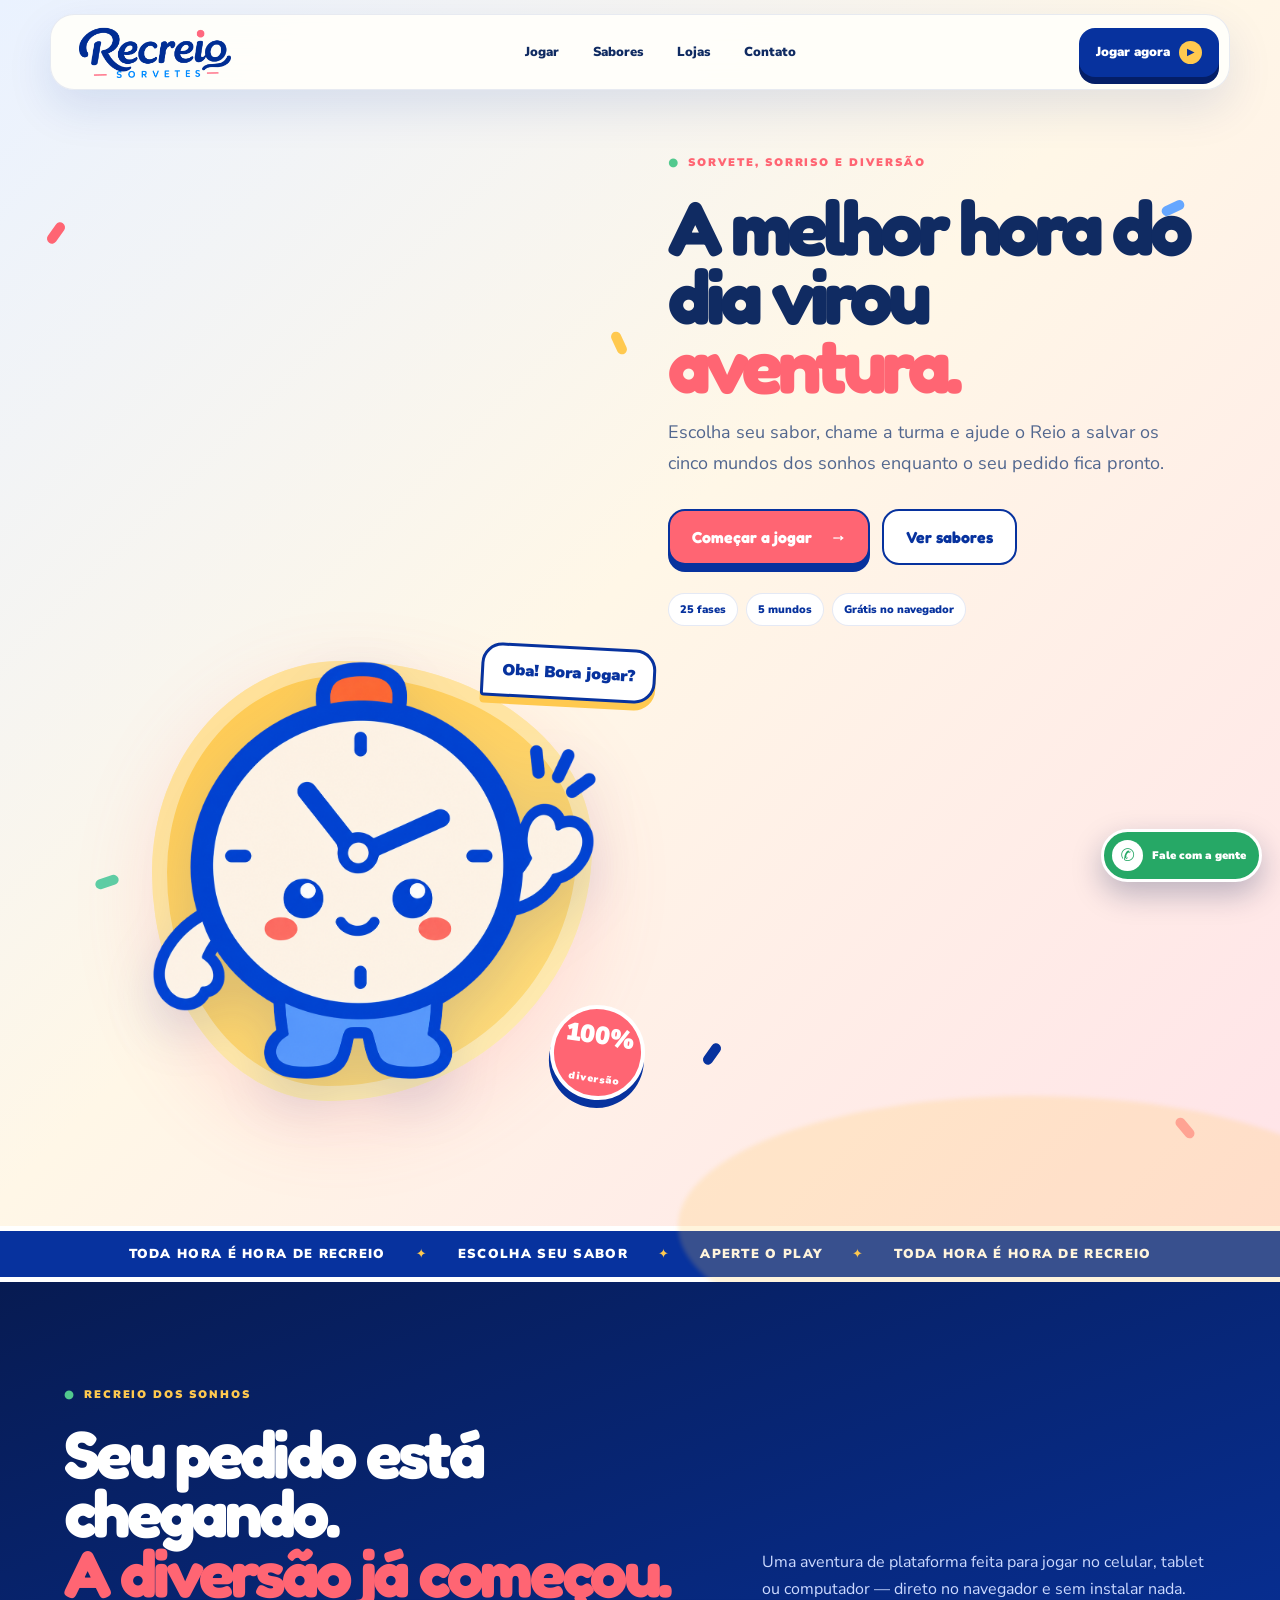
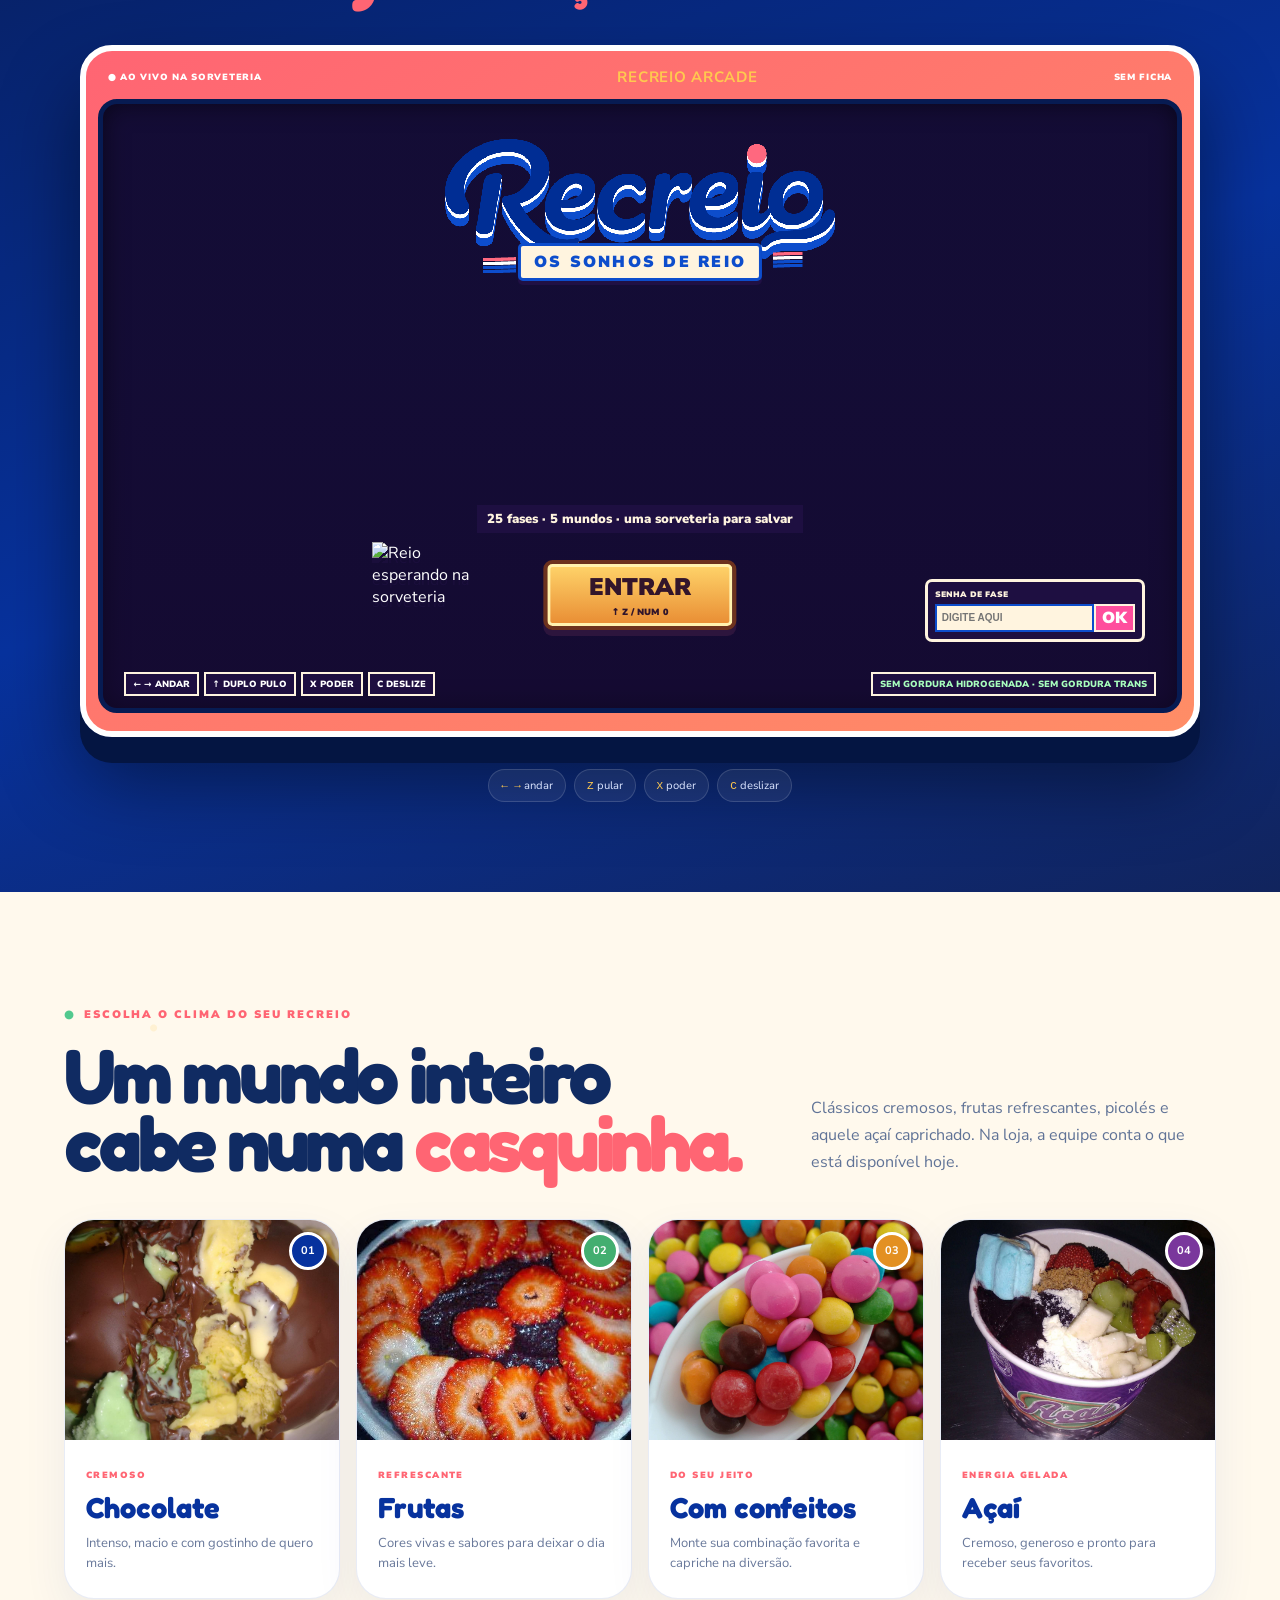
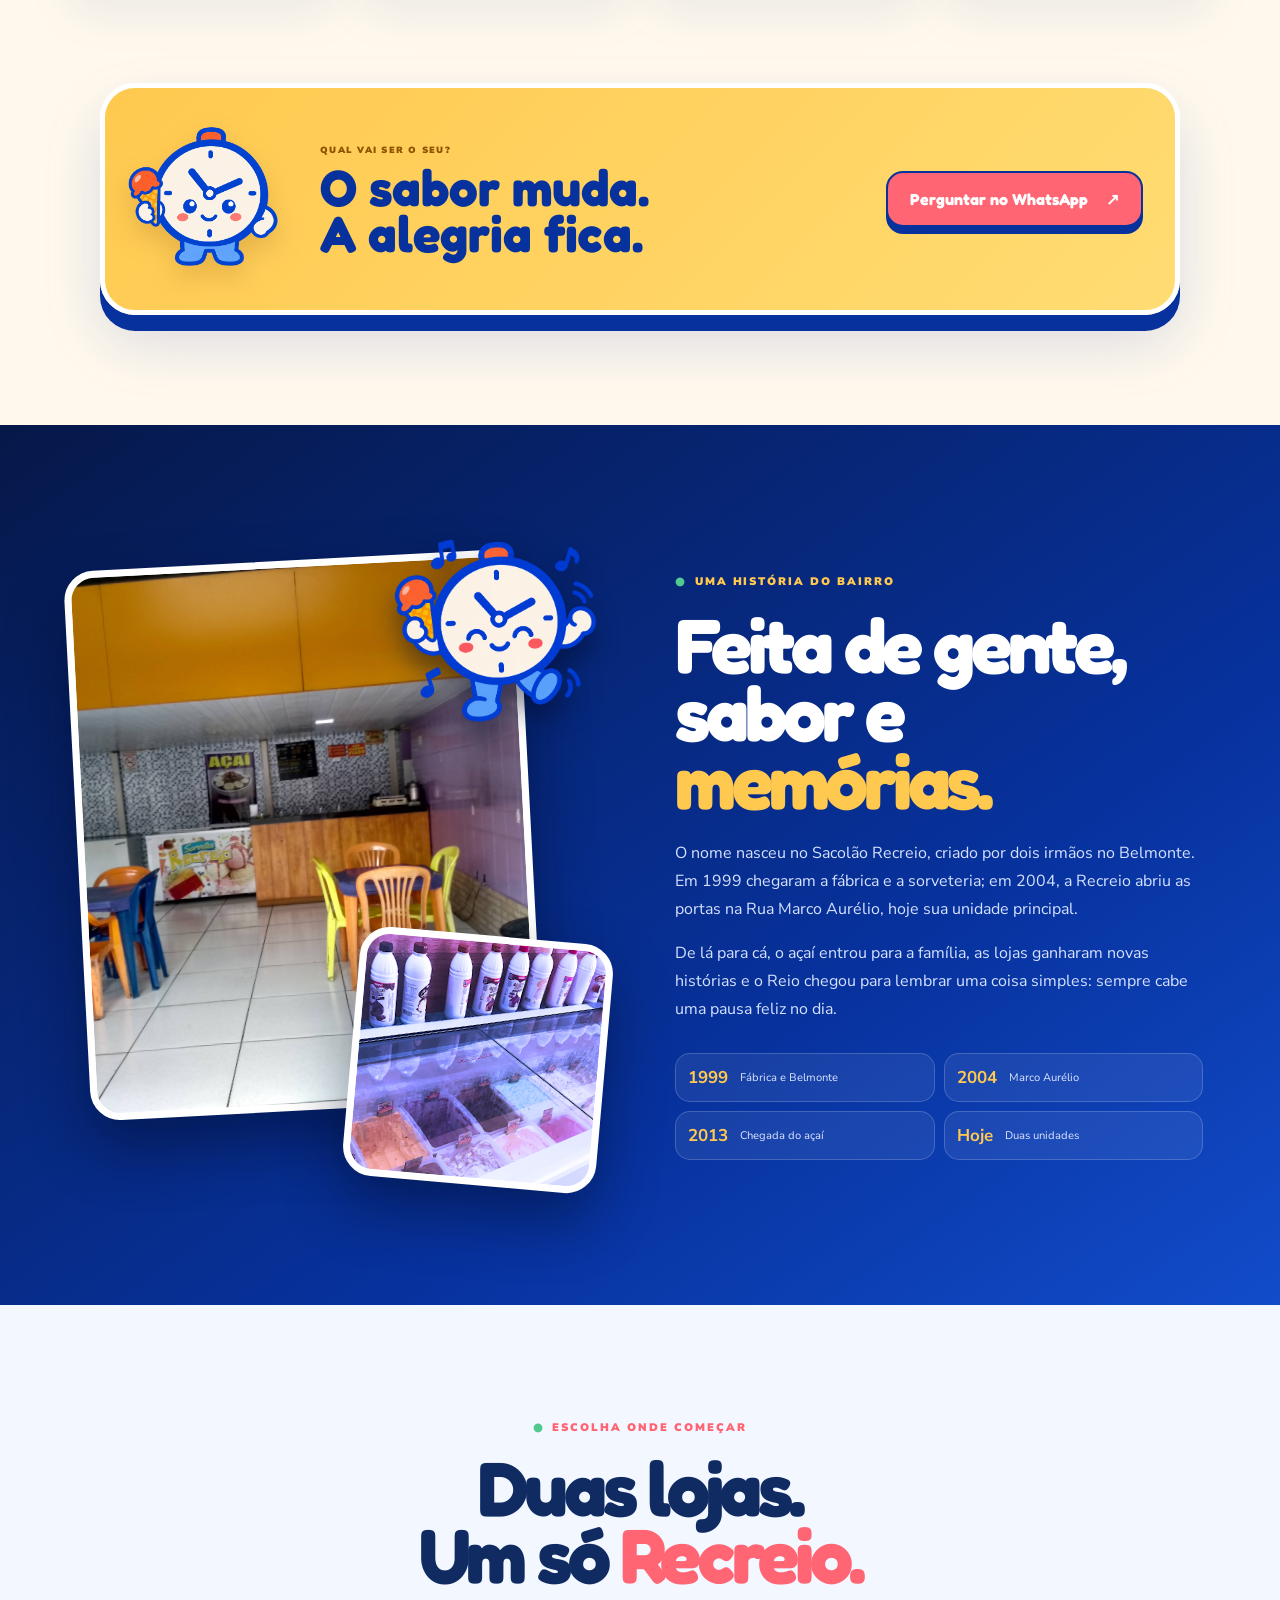
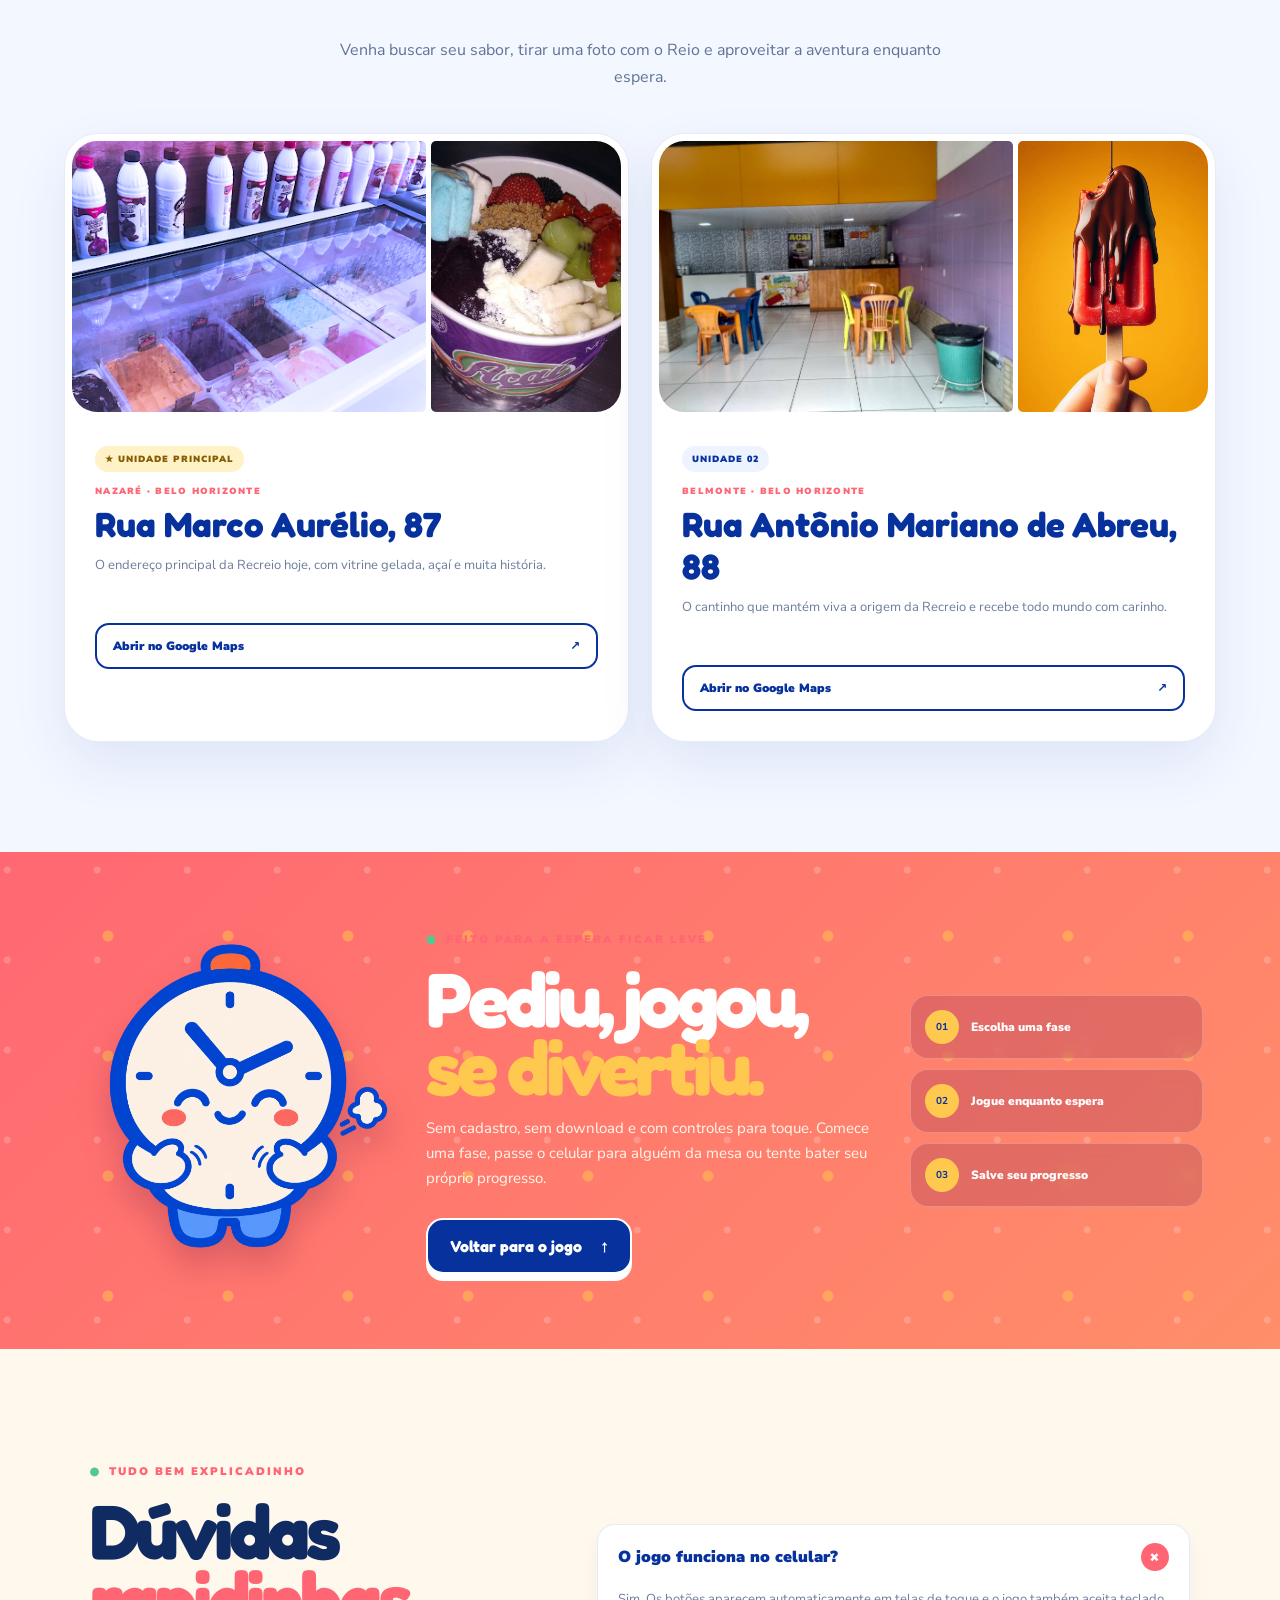
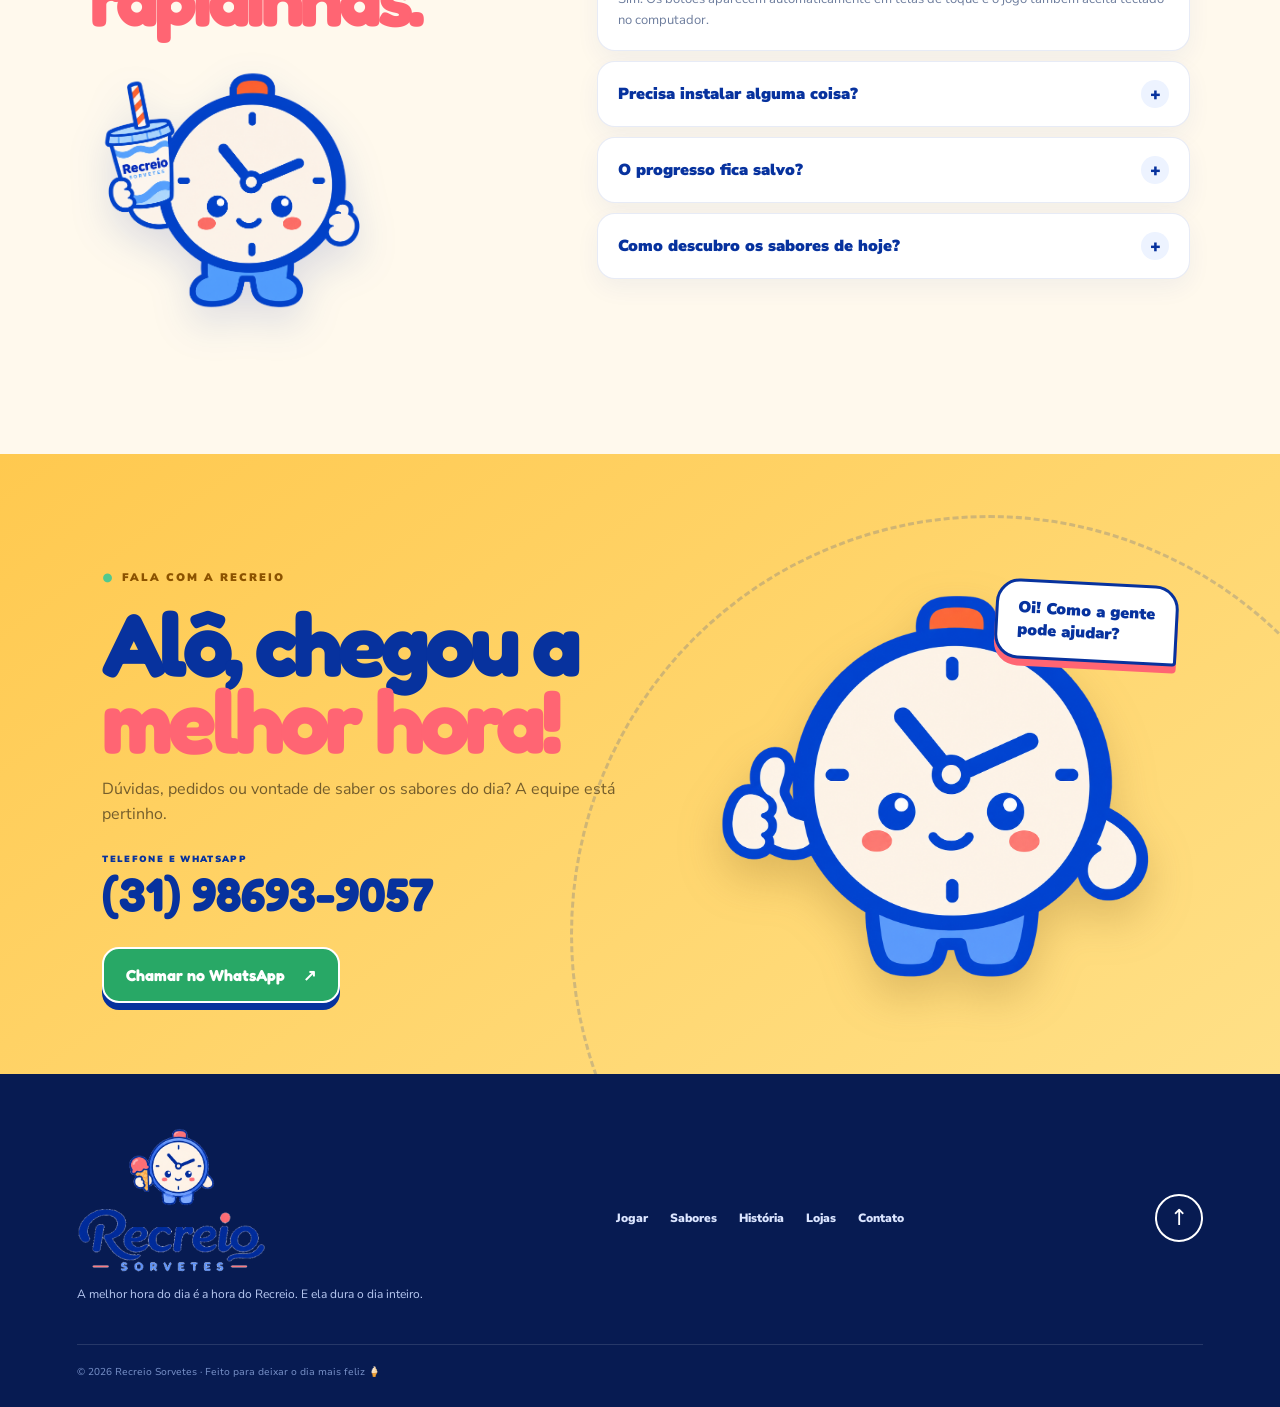
==== commit 3be64488: "Corrige logo do cabeçalho" ====
--- a/index.html
+++ b/index.html
@@ -1 +1 @@
-<!DOCTYPE html><html lang="pt-BR"><head><meta charSet="utf-8"/><meta name="viewport" content="width=device-width, initial-scale=1"/><link rel="preload" href="./game-assets/expanded/menu/recreio-lettering.png" as="image"/><link rel="preload" href="./brand/poses/reio-acenando.png" as="image"/><link rel="preload" as="image" href="./game-assets/character/11-lambendo-sorvete/03.png"/><link rel="preload" href="./brand/logo-recreio.png" as="image"/><link rel="stylesheet" href="./_next/static/chunks/18c8_tdzl4rvx.css" data-precedence="next"/><link rel="preload" as="script" fetchPriority="low" href="./_next/static/chunks/0ht900cau6_ur.js"/><script src="./_next/static/chunks/0t2z5hkh7v~~b.js" async=""></script><script src="./_next/static/chunks/07lhk_q6pmm3r.js" async=""></script><script src="./_next/static/chunks/turbopack-0cek.dh0dqtgy.js" async=""></script><script src="./_next/static/chunks/0dbhjjzl8qfwv.js" async=""></script><script src="./_next/static/chunks/0k6kr~ze-.qya.js" async=""></script><script src="./_next/static/chunks/13rrq63gfpz-3.js" async=""></script><title>Recreio Sorvetes — Sabor e diversão</title><meta name="description" content="Conheça os sabores, as lojas e jogue Recreio dos Sonhos enquanto o seu pedido fica pronto."/><meta property="og:title" content="Recreio dos Sonhos — A melhor hora virou aventura"/><meta property="og:description" content="Sorvete gostoso, duas lojas e uma aventura com 25 fases para jogar direto no navegador."/><meta property="og:image" content="./og.png"/><meta name="twitter:card" content="summary_large_image"/><meta name="twitter:title" content="Recreio dos Sonhos"/><meta name="twitter:description" content="A melhor hora do dia virou aventura."/><meta name="twitter:image" content="./og.png"/><link rel="icon" href="./favicon.png"/><link rel="apple-touch-icon" href="./favicon.png"/><script src="./_next/static/chunks/03~yq9q893hmn.js" noModule=""></script></head><body><div hidden=""><!--$--><!--/$--></div><main class="site-root" id="inicio"><nav class="site-nav" aria-label="Navegação principal"><a class="site-brand" href="#inicio" aria-label="Recreio Sorvetes — início"><img src="./game-assets/expanded/menu/recreio-lettering.png" alt="Recreio Sorvetes"/></a><div class="site-nav-links"><a href="#jogar">Jogar</a><a href="#sabores">Sabores</a><a href="#lojas">Lojas</a><a href="#contato">Contato</a></div><a class="nav-play" href="#jogar">Jogar agora <span aria-hidden="true">▶</span></a></nav><header class="site-hero"><div class="hero-sprinkles" aria-hidden="true"><i></i><i></i><i></i><i></i><i></i><i></i></div><div class="hero-copy"><span class="site-kicker">SORVETE, SORRISO E DIVERSÃO</span><h1>A melhor hora do dia virou <em>aventura.</em></h1><p>Escolha seu sabor, chame a turma e ajude o Reio a salvar os cinco mundos dos sonhos enquanto o seu pedido fica pronto.</p><div class="hero-actions"><a class="site-button primary" href="#jogar">Começar a jogar <span>→</span></a><a class="site-button secondary" href="#sabores">Ver sabores</a></div><div class="hero-pills"><span>25 fases</span><span>5 mundos</span><span>Grátis no navegador</span></div></div><div class="hero-character"><span class="speech">Oba! Bora jogar?</span><div class="hero-blob" aria-hidden="true"></div><img src="./brand/poses/reio-acenando.png" alt="Reio, o mascote da Recreio, acenando"/><span class="hero-sticker">100%<small>diversão</small></span></div></header><div class="site-ticker" aria-hidden="true"><div><span>Toda hora é hora de Recreio</span><b>✦</b><span>Escolha seu sabor</span><b>✦</b><span>Aperte o play</span><b>✦</b><span>Toda hora é hora de Recreio</span></div></div><section class="game-section" id="jogar" aria-labelledby="game-title"><div class="game-intro"><div><span class="site-kicker light">RECREIO DOS SONHOS</span><h2 id="game-title">Seu pedido está chegando.<br/><em>A diversão já começou.</em></h2></div><p>Uma aventura de plataforma feita para jogar no celular, tablet ou computador — direto no navegador e sem instalar nada.</p></div><div class="game-cabinet"><div class="cabinet-top"><span>● AO VIVO NA SORVETERIA</span><b>RECREIO ARCADE</b><span>SEM FICHA</span></div><section class="game-machine" aria-label="Jogo Recreio dos Sonhos"><section class="title-screen"><img class="title-logo" src="./game-assets/expanded/menu/recreio-lettering.png" alt="Recreio Sorvetes"/><div class="title-subtitle">OS SONHOS DE REIO</div><img class="title-reio" src="./game-assets/character/11-lambendo-sorvete/03.png" alt="Reio esperando na sorveteria"/><div class="title-story">25 fases · 5 mundos · uma sorveteria para salvar</div><button class="shop-door-action"><span>ENTRAR</span><small>↑ Z / NUM 0</small></button><form class="password-counter"><label for="stage-password">SENHA DE FASE</label><div><input id="stage-password" maxLength="12" placeholder="DIGITE AQUI" autoComplete="off" value=""/><button type="submit">OK</button></div></form><div class="title-controls"><span>← → ANDAR</span><span>↑ DUPLO PULO</span><span>X PODER</span><span>C DESLIZE</span></div><div class="title-recipe">SEM GORDURA HIDROGENADA · SEM GORDURA TRANS</div></section></section></div><div class="game-shortcuts"><span><kbd>← →</kbd> andar</span><span><kbd>Z</kbd> pular</span><span><kbd>X</kbd> poder</span><span><kbd>C</kbd> deslizar</span></div></section><section class="flavors-section" id="sabores" aria-labelledby="flavors-title"><div class="section-heading"><div><span class="site-kicker">ESCOLHA O CLIMA DO SEU RECREIO</span><h2 id="flavors-title">Um mundo inteiro<br/>cabe numa <em>casquinha.</em></h2></div><p>Clássicos cremosos, frutas refrescantes, picolés e aquele açaí caprichado. Na loja, a equipe conta o que está disponível hoje.</p></div><div class="flavor-grid"><article class="flavor-card chocolate"><div class="flavor-photo"><img src="./brand/gallery/chocolate.jpg" alt="Sorvete de chocolate da Recreio" loading="lazy"/></div><div><span>CREMOSO</span><h3>Chocolate</h3><p>Intenso, macio e com gostinho de quero mais.</p></div><b>01</b></article><article class="flavor-card fruit"><div class="flavor-photo"><img src="./brand/gallery/frutas.jpg" alt="Sorvetes de frutas da Recreio" loading="lazy"/></div><div><span>REFRESCANTE</span><h3>Frutas</h3><p>Cores vivas e sabores para deixar o dia mais leve.</p></div><b>02</b></article><article class="flavor-card toppings"><div class="flavor-photo"><img src="./brand/gallery/confeitos.jpg" alt="Confeitos coloridos da Recreio" loading="lazy"/></div><div><span>DO SEU JEITO</span><h3>Com confeitos</h3><p>Monte sua combinação favorita e capriche na diversão.</p></div><b>03</b></article><article class="flavor-card acai"><div class="flavor-photo"><img src="./brand/gallery/acai.jpg" alt="Açaí caprichado da Recreio" loading="lazy"/></div><div><span>ENERGIA GELADA</span><h3>Açaí</h3><p>Cremoso, generoso e pronto para receber seus favoritos.</p></div><b>04</b></article></div><div class="flavor-callout"><img src="./brand/poses/reio-sorvete.png" alt="Reio segurando um sorvete" loading="lazy"/><div><span>QUAL VAI SER O SEU?</span><h3>O sabor muda.<br/>A alegria fica.</h3></div><a class="site-button primary" href="https://wa.me/5531986939057?text=Ol%C3%A1%2C%20Recreio!%20Quais%20sabores%20est%C3%A3o%20dispon%C3%ADveis%20hoje%3F" target="_blank" rel="noreferrer">Perguntar no WhatsApp <span>↗</span></a></div></section><section class="story-section" id="historia" aria-labelledby="story-title"><div class="story-photos" aria-label="Registros da Recreio"><figure class="story-photo main"><img src="./brand/gallery/belmonte-interior.jpg" alt="Interior da unidade Recreio no Belmonte" loading="lazy"/><figcaption>Belmonte · onde tudo começou</figcaption></figure><figure class="story-photo small"><img src="./brand/gallery/marco-freezer.jpg" alt="Vitrine da unidade principal da Recreio" loading="lazy"/><figcaption>Marco Aurélio · unidade principal</figcaption></figure><img class="story-mascot" src="./brand/poses/reio-dancando.png" alt="Reio dançando" loading="lazy"/></div><div class="story-copy-site"><span class="site-kicker light">UMA HISTÓRIA DO BAIRRO</span><h2 id="story-title">Feita de gente,<br/>sabor e <em>memórias.</em></h2><p>O nome nasceu no Sacolão Recreio, criado por dois irmãos no Belmonte. Em 1999 chegaram a fábrica e a sorveteria; em 2004, a Recreio abriu as portas na Rua Marco Aurélio, hoje sua unidade principal.</p><p>De lá para cá, o açaí entrou para a família, as lojas ganharam novas histórias e o Reio chegou para lembrar uma coisa simples: sempre cabe uma pausa feliz no dia.</p><div class="story-milestones"><span><b>1999</b>Fábrica e Belmonte</span><span><b>2004</b>Marco Aurélio</span><span><b>2013</b>Chegada do açaí</span><span><b>Hoje</b>Duas unidades</span></div></div></section><section class="stores-section" id="lojas" aria-labelledby="stores-title"><div class="section-heading centered"><div><span class="site-kicker">ESCOLHA ONDE COMEÇAR</span><h2 id="stores-title">Duas lojas.<br/>Um só <em>Recreio.</em></h2></div><p>Venha buscar seu sabor, tirar uma foto com o Reio e aproveitar a aventura enquanto espera.</p></div><div class="store-grid"><article class="store-card primary-store"><div class="store-gallery"><img src="./brand/gallery/marco-freezer.jpg" alt="Interior da unidade Marco Aurélio" loading="lazy"/><img src="./brand/gallery/acai.jpg" alt="Açaí servido na unidade Marco Aurélio" loading="lazy"/></div><div class="store-copy"><span>★ UNIDADE PRINCIPAL</span><small>NAZARÉ · BELO HORIZONTE</small><h3>Rua Marco Aurélio, 87</h3><p>O endereço principal da Recreio hoje, com vitrine gelada, açaí e muita história.</p><a href="https://www.google.com/maps/search/?api=1&amp;query=Sorvetes+Recreio+Rua+Marco+Aurelio+87+Belo+Horizonte" target="_blank" rel="noreferrer">Abrir no Google Maps <b>↗</b></a></div></article><article class="store-card"><div class="store-gallery"><img src="./brand/gallery/belmonte-interior.jpg" alt="Interior da unidade Belmonte" loading="lazy"/><img src="./brand/gallery/belmonte-picole.jpg" alt="Picolés da unidade Belmonte" loading="lazy"/></div><div class="store-copy"><span>UNIDADE 02</span><small>BELMONTE · BELO HORIZONTE</small><h3>Rua Antônio Mariano de Abreu, 88</h3><p>O cantinho que mantém viva a origem da Recreio e recebe todo mundo com carinho.</p><a href="https://www.google.com/maps/search/?api=1&amp;query=Sorvetes+Recreio+Rua+Antonio+Mariano+de+Abreu+88+Belo+Horizonte" target="_blank" rel="noreferrer">Abrir no Google Maps <b>↗</b></a></div></article></div></section><section class="waiting-section" aria-labelledby="waiting-title"><img src="./brand/poses/reio-satisfeito.png" alt="Reio satisfeito depois de tomar sorvete" loading="lazy"/><div><span class="site-kicker light">FEITO PARA A ESPERA FICAR LEVE</span><h2 id="waiting-title">Pediu, jogou,<br/><em>se divertiu.</em></h2><p>Sem cadastro, sem download e com controles para toque. Comece uma fase, passe o celular para alguém da mesa ou tente bater seu próprio progresso.</p><a class="site-button primary" href="#jogar">Voltar para o jogo <span>↑</span></a></div><div class="waiting-notes"><span><b>01</b> Escolha uma fase</span><span><b>02</b> Jogue enquanto espera</span><span><b>03</b> Salve seu progresso</span></div></section><section class="faq-section" aria-labelledby="faq-title"><div><span class="site-kicker">TUDO BEM EXPLICADINHO</span><h2 id="faq-title">Dúvidas<br/><em>rapidinhas.</em></h2><img src="./brand/poses/reio-milkshake.png" alt="Reio segurando um milkshake Recreio" loading="lazy"/></div><div class="faq-list"><details open=""><summary>O jogo funciona no celular?<span>+</span></summary><p>Sim. Os botões aparecem automaticamente em telas de toque e o jogo também aceita teclado no computador.</p></details><details><summary>Precisa instalar alguma coisa?<span>+</span></summary><p>Não. A aventura roda direto nesta página, sem aplicativo e sem cadastro.</p></details><details><summary>O progresso fica salvo?<span>+</span></summary><p>Sim, neste aparelho. O jogo também mostra um código ao concluir cada fase para você retomar rapidamente.</p></details><details><summary>Como descubro os sabores de hoje?<span>+</span></summary><p>A disponibilidade muda. Fale com a equipe pelo WhatsApp e pergunte o que acabou de sair do freezer.</p></details></div></section><section class="contact-section-site" id="contato" aria-labelledby="contact-title"><div class="contact-copy-site"><span class="site-kicker light">FALA COM A RECREIO</span><h2 id="contact-title">Alô, chegou a<br/><em>melhor hora!</em></h2><p>Dúvidas, pedidos ou vontade de saber os sabores do dia? A equipe está pertinho.</p><a class="contact-number" href="tel:+5531986939057"><small>TELEFONE E WHATSAPP</small><strong>(31) 98693-9057</strong></a><a class="site-button contact-button" href="https://wa.me/5531986939057?text=Ol%C3%A1%2C%20Recreio!%20Vim%20pelo%20site." target="_blank" rel="noreferrer">Chamar no WhatsApp <span>↗</span></a></div><div class="contact-character"><span>Oi! Como a gente<br/>pode ajudar?</span><img src="./brand/poses/reio-joinha.png" alt="Reio fazendo joinha" loading="lazy"/></div></section><footer class="site-footer"><div><img src="./brand/logo-recreio.png" alt="Recreio Sorvetes"/><p>A melhor hora do dia é a hora do Recreio. E ela dura o dia inteiro.</p></div><nav aria-label="Links do rodapé"><a href="#jogar">Jogar</a><a href="#sabores">Sabores</a><a href="#historia">História</a><a href="#lojas">Lojas</a><a href="#contato">Contato</a></nav><a class="back-top" href="#inicio" aria-label="Voltar ao início">↑</a><small>© 2026 Recreio Sorvetes · Feito para deixar o dia mais feliz 🍦</small></footer><a class="whatsapp-float" href="https://wa.me/5531986939057?text=Ol%C3%A1%2C%20Recreio!%20Vim%20pelo%20site." target="_blank" rel="noreferrer" aria-label="Conversar com a Recreio no WhatsApp"><span>✆</span><b>Fale com a gente</b></a></main><!--$--><!--/$--><script src="./_next/static/chunks/0ht900cau6_ur.js" id="_R_" async=""></script><script>(self.__next_f=self.__next_f||[]).push([0])</script><script>self.__next_f.push([1,"1:\"$Sreact.fragment\"\n2:I[39756,[\"./_next/static/chunks/0dbhjjzl8qfwv.js\",\"./_next/static/chunks/0k6kr~ze-.qya.js\"],\"default\"]\n3:I[37457,[\"./_next/static/chunks/0dbhjjzl8qfwv.js\",\"./_next/static/chunks/0k6kr~ze-.qya.js\"],\"default\"]\n13:I[68027,[\"./_next/static/chunks/0dbhjjzl8qfwv.js\",\"./_next/static/chunks/0k6kr~ze-.qya.js\"],\"default\",1]\n:HL[\"./_next/static/chunks/18c8_tdzl4rvx.css\",\"style\"]\n:HL[\"./game-assets/expanded/menu/recreio-lettering.png\",\"image\"]\n:HL[\"./brand/poses/reio-acenando.png\",\"image\"]\n"])</script><script>self.__next_f.push([1,"0:{\"P\":null,\"c\":[\"\",\"\"],\"q\":\"\",\"i\":false,\"f\":[[[\"\",{\"children\":[\"__PAGE__\",{}]},\"$undefined\",\"$undefined\",16],[[\"$\",\"$1\",\"c\",{\"children\":[[[\"$\",\"link\",\"0\",{\"rel\":\"stylesheet\",\"href\":\"./_next/static/chunks/18c8_tdzl4rvx.css\",\"precedence\":\"next\",\"crossOrigin\":\"$undefined\",\"nonce\":\"$undefined\"}],[\"$\",\"script\",\"script-0\",{\"src\":\"./_next/static/chunks/0dbhjjzl8qfwv.js\",\"async\":true,\"nonce\":\"$undefined\"}],[\"$\",\"script\",\"script-1\",{\"src\":\"./_next/static/chunks/0k6kr~ze-.qya.js\",\"async\":true,\"nonce\":\"$undefined\"}]],[\"$\",\"html\",null,{\"lang\":\"pt-BR\",\"children\":[\"$\",\"body\",null,{\"children\":[\"$\",\"$L2\",null,{\"parallelRouterKey\":\"children\",\"error\":\"$undefined\",\"errorStyles\":\"$undefined\",\"errorScripts\":\"$undefined\",\"template\":[\"$\",\"$L3\",null,{}],\"templateStyles\":\"$undefined\",\"templateScripts\":\"$undefined\",\"notFound\":[[[\"$\",\"title\",null,{\"children\":\"404: This page could not be found.\"}],[\"$\",\"div\",null,{\"style\":{\"fontFamily\":\"system-ui,\\\"Segoe UI\\\",Roboto,Helvetica,Arial,sans-serif,\\\"Apple Color Emoji\\\",\\\"Segoe UI Emoji\\\"\",\"height\":\"100vh\",\"textAlign\":\"center\",\"display\":\"flex\",\"flexDirection\":\"column\",\"alignItems\":\"center\",\"justifyContent\":\"center\"},\"children\":[\"$\",\"div\",null,{\"children\":[[\"$\",\"style\",null,{\"dangerouslySetInnerHTML\":{\"__html\":\"body{color:#000;background:#fff;margin:0}.next-error-h1{border-right:1px solid rgba(0,0,0,.3)}@media (prefers-color-scheme:dark){body{color:#fff;background:#000}.next-error-h1{border-right:1px solid rgba(255,255,255,.3)}}\"}}],[\"$\",\"h1\",null,{\"className\":\"next-error-h1\",\"style\":{\"display\":\"inline-block\",\"margin\":\"0 20px 0 0\",\"padding\":\"0 23px 0 0\",\"fontSize\":24,\"fontWeight\":500,\"verticalAlign\":\"top\",\"lineHeight\":\"49px\"},\"children\":404}],[\"$\",\"div\",null,{\"style\":{\"display\":\"inline-block\"},\"children\":[\"$\",\"h2\",null,{\"style\":{\"fontSize\":14,\"fontWeight\":400,\"lineHeight\":\"49px\",\"margin\":0},\"children\":\"This page could not be found.\"}]}]]}]}]],[]],\"forbidden\":\"$undefined\",\"unauthorized\":\"$undefined\"}]}]}]]}],{\"children\":[[\"$\",\"$1\",\"c\",{\"children\":[[\"$\",\"main\",null,{\"className\":\"site-root\",\"id\":\"inicio\",\"children\":[[\"$\",\"nav\",null,{\"className\":\"site-nav\",\"aria-label\":\"Navegação principal\",\"children\":[[\"$\",\"a\",null,{\"className\":\"site-brand\",\"href\":\"#inicio\",\"aria-label\":\"Recreio Sorvetes — início\",\"children\":[\"$\",\"img\",null,{\"src\":\"./game-assets/expanded/menu/recreio-lettering.png\",\"alt\":\"Recreio Sorvetes\"}]}],[\"$\",\"div\",null,{\"className\":\"site-nav-links\",\"children\":[[\"$\",\"a\",null,{\"href\":\"#jogar\",\"children\":\"Jogar\"}],[\"$\",\"a\",null,{\"href\":\"#sabores\",\"children\":\"Sabores\"}],[\"$\",\"a\",null,{\"href\":\"#lojas\",\"children\":\"Lojas\"}],[\"$\",\"a\",null,{\"href\":\"#contato\",\"children\":\"Contato\"}]]}],[\"$\",\"a\",null,{\"className\":\"nav-play\",\"href\":\"#jogar\",\"children\":[\"Jogar agora \",[\"$\",\"span\",null,{\"aria-hidden\":\"true\",\"children\":\"▶\"}]]}]]}],[\"$\",\"header\",null,{\"className\":\"site-hero\",\"children\":[[\"$\",\"div\",null,{\"className\":\"hero-sprinkles\",\"aria-hidden\":\"true\",\"children\":[[\"$\",\"i\",null,{}],[\"$\",\"i\",null,{}],[\"$\",\"i\",null,{}],[\"$\",\"i\",null,{}],[\"$\",\"i\",null,{}],[\"$\",\"i\",null,{}]]}],[\"$\",\"div\",null,{\"className\":\"hero-copy\",\"children\":[[\"$\",\"span\",null,{\"className\":\"site-kicker\",\"children\":\"SORVETE, SORRISO E DIVERSÃO\"}],[\"$\",\"h1\",null,{\"children\":[\"A melhor hora do dia virou \",[\"$\",\"em\",null,{\"children\":\"aventura.\"}]]}],[\"$\",\"p\",null,{\"children\":\"Escolha seu sabor, chame a turma e ajude o Reio a salvar os cinco mundos dos sonhos enquanto o seu pedido fica pronto.\"}],[\"$\",\"div\",null,{\"className\":\"hero-actions\",\"children\":[[\"$\",\"a\",null,{\"className\":\"site-button primary\",\"href\":\"#jogar\",\"children\":[\"Começar a jogar \",[\"$\",\"span\",null,{\"children\":\"→\"}]]}],[\"$\",\"a\",null,{\"className\":\"site-button secondary\",\"href\":\"#sabores\",\"children\":\"Ver sabores\"}]]}],[\"$\",\"div\",null,{\"className\":\"hero-pills\",\"children\":[[\"$\",\"span\",null,{\"children\":\"25 fases\"}],[\"$\",\"span\",null,{\"children\":\"5 mundos\"}],[\"$\",\"span\",null,{\"children\":\"Grátis no navegador\"}]]}]]}],[\"$\",\"div\",null,{\"className\":\"hero-character\",\"children\":[[\"$\",\"span\",null,{\"className\":\"speech\",\"children\":\"Oba! Bora jogar?\"}],[\"$\",\"div\",null,{\"className\":\"hero-blob\",\"aria-hidden\":\"true\"}],[\"$\",\"img\",null,{\"src\":\"./brand/poses/reio-acenando.png\",\"alt\":\"Reio, o mascote da Recreio, acenando\"}],[\"$\",\"span\",null,{\"className\":\"hero-sticker\",\"children\":[\"100%\",[\"$\",\"small\",null,{\"children\":\"diversão\"}]]}]]}]]}],[\"$\",\"div\",null,{\"className\":\"site-ticker\",\"aria-hidden\":\"true\",\"children\":[\"$\",\"div\",null,{\"children\":[[\"$\",\"span\",null,{\"children\":\"Toda hora é hora de Recreio\"}],[\"$\",\"b\",null,{\"children\":\"✦\"}],[\"$\",\"span\",null,{\"children\":\"Escolha seu sabor\"}],[\"$\",\"b\",null,{\"children\":\"✦\"}],[\"$\",\"span\",null,{\"children\":\"Aperte o play\"}],[\"$\",\"b\",null,{\"children\":\"✦\"}],[\"$\",\"span\",null,{\"children\":\"Toda hora é hora de Recreio\"}]]}]}],[\"$\",\"section\",null,{\"className\":\"game-section\",\"id\":\"jogar\",\"aria-labelledby\":\"game-title\",\"children\":[[\"$\",\"div\",null,{\"className\":\"game-intro\",\"children\":[[\"$\",\"div\",null,{\"children\":[[\"$\",\"span\",null,{\"className\":\"site-kicker light\",\"children\":\"RECREIO DOS SONHOS\"}],\"$L4\"]}],\"$L5\"]}],\"$L6\",\"$L7\"]}],\"$L8\",\"$L9\",\"$La\",\"$Lb\",\"$Lc\",\"$Ld\",\"$Le\",\"$Lf\"]}],[\"$L10\"],\"$L11\"]}],{},null,false,null]},null,false,null],\"$L12\",false]],\"m\":\"$undefined\",\"G\":[\"$13\",[\"$L14\"]],\"S\":true,\"h\":null,\"s\":\"$undefined\",\"l\":\"$undefined\",\"p\":\"$undefined\",\"d\":\"$undefined\",\"b\":\"HAPtU_y2iqQSqmndUQsWt\"}\n"])</script><script>self.__next_f.push([1,"15:I[3604,[\"./_next/static/chunks/0dbhjjzl8qfwv.js\",\"./_next/static/chunks/0k6kr~ze-.qya.js\",\"./_next/static/chunks/13rrq63gfpz-3.js\"],\"default\"]\n16:I[97367,[\"./_next/static/chunks/0dbhjjzl8qfwv.js\",\"./_next/static/chunks/0k6kr~ze-.qya.js\"],\"OutletBoundary\"]\n17:\"$Sreact.suspense\"\n19:I[97367,[\"./_next/static/chunks/0dbhjjzl8qfwv.js\",\"./_next/static/chunks/0k6kr~ze-.qya.js\"],\"ViewportBoundary\"]\n1b:I[97367,[\"./_next/static/chunks/0dbhjjzl8qfwv.js\",\"./_next/static/chunks/0k6kr~ze-.qya.js\"],\"MetadataBoundary\"]\n:HL[\"./brand/logo-recreio.png\",\"image\"]\n4:[\"$\",\"h2\",null,{\"id\":\"game-title\",\"children\":[\"Seu pedido está chegando.\",[\"$\",\"br\",null,{}],[\"$\",\"em\",null,{\"children\":\"A diversão já começou.\"}]]}]\n5:[\"$\",\"p\",null,{\"children\":\"Uma aventura de plataforma feita para jogar no celular, tablet ou computador — direto no navegador e sem instalar nada.\"}]\n6:[\"$\",\"div\",null,{\"className\":\"game-cabinet\",\"children\":[[\"$\",\"div\",null,{\"className\":\"cabinet-top\",\"children\":[[\"$\",\"span\",null,{\"children\":\"● AO VIVO NA SORVETERIA\"}],[\"$\",\"b\",null,{\"children\":\"RECREIO ARCADE\"}],[\"$\",\"span\",null,{\"children\":\"SEM FICHA\"}]]}],[\"$\",\"section\",null,{\"className\":\"game-machine\",\"aria-label\":\"Jogo Recreio dos Sonhos\",\"children\":[\"$\",\"$L15\",null,{}]}]]}]\n7:[\"$\",\"div\",null,{\"className\":\"game-shortcuts\",\"children\":[[\"$\",\"span\",null,{\"children\":[[\"$\",\"kbd\",null,{\"children\":\"← →\"}],\" andar\"]}],[\"$\",\"span\",null,{\"children\":[[\"$\",\"kbd\",null,{\"children\":\"Z\"}],\" pular\"]}],[\"$\",\"span\",null,{\"children\":[[\"$\",\"kbd\",null,{\"children\":\"X\"}],\" poder\"]}],[\"$\",\"span\",null,{\"children\":[[\"$\",\"kbd\",null,{\"children\":\"C\"}],\" deslizar\"]}]]}]\n"])</script><script>self.__next_f.push([1,"8:[\"$\",\"section\",null,{\"className\":\"flavors-section\",\"id\":\"sabores\",\"aria-labelledby\":\"flavors-title\",\"children\":[[\"$\",\"div\",null,{\"className\":\"section-heading\",\"children\":[[\"$\",\"div\",null,{\"children\":[[\"$\",\"span\",null,{\"className\":\"site-kicker\",\"children\":\"ESCOLHA O CLIMA DO SEU RECREIO\"}],[\"$\",\"h2\",null,{\"id\":\"flavors-title\",\"children\":[\"Um mundo inteiro\",[\"$\",\"br\",null,{}],\"cabe numa \",[\"$\",\"em\",null,{\"children\":\"casquinha.\"}]]}]]}],[\"$\",\"p\",null,{\"children\":\"Clássicos cremosos, frutas refrescantes, picolés e aquele açaí caprichado. Na loja, a equipe conta o que está disponível hoje.\"}]]}],[\"$\",\"div\",null,{\"className\":\"flavor-grid\",\"children\":[[\"$\",\"article\",null,{\"className\":\"flavor-card chocolate\",\"children\":[[\"$\",\"div\",null,{\"className\":\"flavor-photo\",\"children\":[\"$\",\"img\",null,{\"src\":\"./brand/gallery/chocolate.jpg\",\"alt\":\"Sorvete de chocolate da Recreio\",\"loading\":\"lazy\"}]}],[\"$\",\"div\",null,{\"children\":[[\"$\",\"span\",null,{\"children\":\"CREMOSO\"}],[\"$\",\"h3\",null,{\"children\":\"Chocolate\"}],[\"$\",\"p\",null,{\"children\":\"Intenso, macio e com gostinho de quero mais.\"}]]}],[\"$\",\"b\",null,{\"children\":\"01\"}]]}],[\"$\",\"article\",null,{\"className\":\"flavor-card fruit\",\"children\":[[\"$\",\"div\",null,{\"className\":\"flavor-photo\",\"children\":[\"$\",\"img\",null,{\"src\":\"./brand/gallery/frutas.jpg\",\"alt\":\"Sorvetes de frutas da Recreio\",\"loading\":\"lazy\"}]}],[\"$\",\"div\",null,{\"children\":[[\"$\",\"span\",null,{\"children\":\"REFRESCANTE\"}],[\"$\",\"h3\",null,{\"children\":\"Frutas\"}],[\"$\",\"p\",null,{\"children\":\"Cores vivas e sabores para deixar o dia mais leve.\"}]]}],[\"$\",\"b\",null,{\"children\":\"02\"}]]}],[\"$\",\"article\",null,{\"className\":\"flavor-card toppings\",\"children\":[[\"$\",\"div\",null,{\"className\":\"flavor-photo\",\"children\":[\"$\",\"img\",null,{\"src\":\"./brand/gallery/confeitos.jpg\",\"alt\":\"Confeitos coloridos da Recreio\",\"loading\":\"lazy\"}]}],[\"$\",\"div\",null,{\"children\":[[\"$\",\"span\",null,{\"children\":\"DO SEU JEITO\"}],[\"$\",\"h3\",null,{\"children\":\"Com confeitos\"}],[\"$\",\"p\",null,{\"children\":\"Monte sua combinação favorita e capriche na diversão.\"}]]}],[\"$\",\"b\",null,{\"children\":\"03\"}]]}],[\"$\",\"article\",null,{\"className\":\"flavor-card acai\",\"children\":[[\"$\",\"div\",null,{\"className\":\"flavor-photo\",\"children\":[\"$\",\"img\",null,{\"src\":\"./brand/gallery/acai.jpg\",\"alt\":\"Açaí caprichado da Recreio\",\"loading\":\"lazy\"}]}],[\"$\",\"div\",null,{\"children\":[[\"$\",\"span\",null,{\"children\":\"ENERGIA GELADA\"}],[\"$\",\"h3\",null,{\"children\":\"Açaí\"}],[\"$\",\"p\",null,{\"children\":\"Cremoso, generoso e pronto para receber seus favoritos.\"}]]}],[\"$\",\"b\",null,{\"children\":\"04\"}]]}]]}],[\"$\",\"div\",null,{\"className\":\"flavor-callout\",\"children\":[[\"$\",\"img\",null,{\"src\":\"./brand/poses/reio-sorvete.png\",\"alt\":\"Reio segurando um sorvete\",\"loading\":\"lazy\"}],[\"$\",\"div\",null,{\"children\":[[\"$\",\"span\",null,{\"children\":\"QUAL VAI SER O SEU?\"}],[\"$\",\"h3\",null,{\"children\":[\"O sabor muda.\",[\"$\",\"br\",null,{}],\"A alegria fica.\"]}]]}],[\"$\",\"a\",null,{\"className\":\"site-button primary\",\"href\":\"https://wa.me/5531986939057?text=Ol%C3%A1%2C%20Recreio!%20Quais%20sabores%20est%C3%A3o%20dispon%C3%ADveis%20hoje%3F\",\"target\":\"_blank\",\"rel\":\"noreferrer\",\"children\":[\"Perguntar no WhatsApp \",[\"$\",\"span\",null,{\"children\":\"↗\"}]]}]]}]]}]\n"])</script><script>self.__next_f.push([1,"9:[\"$\",\"section\",null,{\"className\":\"story-section\",\"id\":\"historia\",\"aria-labelledby\":\"story-title\",\"children\":[[\"$\",\"div\",null,{\"className\":\"story-photos\",\"aria-label\":\"Registros da Recreio\",\"children\":[[\"$\",\"figure\",null,{\"className\":\"story-photo main\",\"children\":[[\"$\",\"img\",null,{\"src\":\"./brand/gallery/belmonte-interior.jpg\",\"alt\":\"Interior da unidade Recreio no Belmonte\",\"loading\":\"lazy\"}],[\"$\",\"figcaption\",null,{\"children\":\"Belmonte · onde tudo começou\"}]]}],[\"$\",\"figure\",null,{\"className\":\"story-photo small\",\"children\":[[\"$\",\"img\",null,{\"src\":\"./brand/gallery/marco-freezer.jpg\",\"alt\":\"Vitrine da unidade principal da Recreio\",\"loading\":\"lazy\"}],[\"$\",\"figcaption\",null,{\"children\":\"Marco Aurélio · unidade principal\"}]]}],[\"$\",\"img\",null,{\"className\":\"story-mascot\",\"src\":\"./brand/poses/reio-dancando.png\",\"alt\":\"Reio dançando\",\"loading\":\"lazy\"}]]}],[\"$\",\"div\",null,{\"className\":\"story-copy-site\",\"children\":[[\"$\",\"span\",null,{\"className\":\"site-kicker light\",\"children\":\"UMA HISTÓRIA DO BAIRRO\"}],[\"$\",\"h2\",null,{\"id\":\"story-title\",\"children\":[\"Feita de gente,\",[\"$\",\"br\",null,{}],\"sabor e \",[\"$\",\"em\",null,{\"children\":\"memórias.\"}]]}],[\"$\",\"p\",null,{\"children\":\"O nome nasceu no Sacolão Recreio, criado por dois irmãos no Belmonte. Em 1999 chegaram a fábrica e a sorveteria; em 2004, a Recreio abriu as portas na Rua Marco Aurélio, hoje sua unidade principal.\"}],[\"$\",\"p\",null,{\"children\":\"De lá para cá, o açaí entrou para a família, as lojas ganharam novas histórias e o Reio chegou para lembrar uma coisa simples: sempre cabe uma pausa feliz no dia.\"}],[\"$\",\"div\",null,{\"className\":\"story-milestones\",\"children\":[[\"$\",\"span\",null,{\"children\":[[\"$\",\"b\",null,{\"children\":\"1999\"}],\"Fábrica e Belmonte\"]}],[\"$\",\"span\",null,{\"children\":[[\"$\",\"b\",null,{\"children\":\"2004\"}],\"Marco Aurélio\"]}],[\"$\",\"span\",null,{\"children\":[[\"$\",\"b\",null,{\"children\":\"2013\"}],\"Chegada do açaí\"]}],[\"$\",\"span\",null,{\"children\":[[\"$\",\"b\",null,{\"children\":\"Hoje\"}],\"Duas unidades\"]}]]}]]}]]}]\n"])</script><script>self.__next_f.push([1,"a:[\"$\",\"section\",null,{\"className\":\"stores-section\",\"id\":\"lojas\",\"aria-labelledby\":\"stores-title\",\"children\":[[\"$\",\"div\",null,{\"className\":\"section-heading centered\",\"children\":[[\"$\",\"div\",null,{\"children\":[[\"$\",\"span\",null,{\"className\":\"site-kicker\",\"children\":\"ESCOLHA ONDE COMEÇAR\"}],[\"$\",\"h2\",null,{\"id\":\"stores-title\",\"children\":[\"Duas lojas.\",[\"$\",\"br\",null,{}],\"Um só \",[\"$\",\"em\",null,{\"children\":\"Recreio.\"}]]}]]}],[\"$\",\"p\",null,{\"children\":\"Venha buscar seu sabor, tirar uma foto com o Reio e aproveitar a aventura enquanto espera.\"}]]}],[\"$\",\"div\",null,{\"className\":\"store-grid\",\"children\":[[\"$\",\"article\",null,{\"className\":\"store-card primary-store\",\"children\":[[\"$\",\"div\",null,{\"className\":\"store-gallery\",\"children\":[[\"$\",\"img\",null,{\"src\":\"./brand/gallery/marco-freezer.jpg\",\"alt\":\"Interior da unidade Marco Aurélio\",\"loading\":\"lazy\"}],[\"$\",\"img\",null,{\"src\":\"./brand/gallery/acai.jpg\",\"alt\":\"Açaí servido na unidade Marco Aurélio\",\"loading\":\"lazy\"}]]}],[\"$\",\"div\",null,{\"className\":\"store-copy\",\"children\":[[\"$\",\"span\",null,{\"children\":\"★ UNIDADE PRINCIPAL\"}],[\"$\",\"small\",null,{\"children\":\"NAZARÉ · BELO HORIZONTE\"}],[\"$\",\"h3\",null,{\"children\":\"Rua Marco Aurélio, 87\"}],[\"$\",\"p\",null,{\"children\":\"O endereço principal da Recreio hoje, com vitrine gelada, açaí e muita história.\"}],[\"$\",\"a\",null,{\"href\":\"https://www.google.com/maps/search/?api=1\u0026query=Sorvetes+Recreio+Rua+Marco+Aurelio+87+Belo+Horizonte\",\"target\":\"_blank\",\"rel\":\"noreferrer\",\"children\":[\"Abrir no Google Maps \",[\"$\",\"b\",null,{\"children\":\"↗\"}]]}]]}]]}],[\"$\",\"article\",null,{\"className\":\"store-card\",\"children\":[[\"$\",\"div\",null,{\"className\":\"store-gallery\",\"children\":[[\"$\",\"img\",null,{\"src\":\"./brand/gallery/belmonte-interior.jpg\",\"alt\":\"Interior da unidade Belmonte\",\"loading\":\"lazy\"}],[\"$\",\"img\",null,{\"src\":\"./brand/gallery/belmonte-picole.jpg\",\"alt\":\"Picolés da unidade Belmonte\",\"loading\":\"lazy\"}]]}],[\"$\",\"div\",null,{\"className\":\"store-copy\",\"children\":[[\"$\",\"span\",null,{\"children\":\"UNIDADE 02\"}],[\"$\",\"small\",null,{\"children\":\"BELMONTE · BELO HORIZONTE\"}],[\"$\",\"h3\",null,{\"children\":\"Rua Antônio Mariano de Abreu, 88\"}],[\"$\",\"p\",null,{\"children\":\"O cantinho que mantém viva a origem da Recreio e recebe todo mundo com carinho.\"}],[\"$\",\"a\",null,{\"href\":\"https://www.google.com/maps/search/?api=1\u0026query=Sorvetes+Recreio+Rua+Antonio+Mariano+de+Abreu+88+Belo+Horizonte\",\"target\":\"_blank\",\"rel\":\"noreferrer\",\"children\":[\"Abrir no Google Maps \",[\"$\",\"b\",null,{\"children\":\"↗\"}]]}]]}]]}]]}]]}]\n"])</script><script>self.__next_f.push([1,"b:[\"$\",\"section\",null,{\"className\":\"waiting-section\",\"aria-labelledby\":\"waiting-title\",\"children\":[[\"$\",\"img\",null,{\"src\":\"./brand/poses/reio-satisfeito.png\",\"alt\":\"Reio satisfeito depois de tomar sorvete\",\"loading\":\"lazy\"}],[\"$\",\"div\",null,{\"children\":[[\"$\",\"span\",null,{\"className\":\"site-kicker light\",\"children\":\"FEITO PARA A ESPERA FICAR LEVE\"}],[\"$\",\"h2\",null,{\"id\":\"waiting-title\",\"children\":[\"Pediu, jogou,\",[\"$\",\"br\",null,{}],[\"$\",\"em\",null,{\"children\":\"se divertiu.\"}]]}],[\"$\",\"p\",null,{\"children\":\"Sem cadastro, sem download e com controles para toque. Comece uma fase, passe o celular para alguém da mesa ou tente bater seu próprio progresso.\"}],[\"$\",\"a\",null,{\"className\":\"site-button primary\",\"href\":\"#jogar\",\"children\":[\"Voltar para o jogo \",[\"$\",\"span\",null,{\"children\":\"↑\"}]]}]]}],[\"$\",\"div\",null,{\"className\":\"waiting-notes\",\"children\":[[\"$\",\"span\",null,{\"children\":[[\"$\",\"b\",null,{\"children\":\"01\"}],\" Escolha uma fase\"]}],[\"$\",\"span\",null,{\"children\":[[\"$\",\"b\",null,{\"children\":\"02\"}],\" Jogue enquanto espera\"]}],[\"$\",\"span\",null,{\"children\":[[\"$\",\"b\",null,{\"children\":\"03\"}],\" Salve seu progresso\"]}]]}]]}]\n"])</script><script>self.__next_f.push([1,"c:[\"$\",\"section\",null,{\"className\":\"faq-section\",\"aria-labelledby\":\"faq-title\",\"children\":[[\"$\",\"div\",null,{\"children\":[[\"$\",\"span\",null,{\"className\":\"site-kicker\",\"children\":\"TUDO BEM EXPLICADINHO\"}],[\"$\",\"h2\",null,{\"id\":\"faq-title\",\"children\":[\"Dúvidas\",[\"$\",\"br\",null,{}],[\"$\",\"em\",null,{\"children\":\"rapidinhas.\"}]]}],[\"$\",\"img\",null,{\"src\":\"./brand/poses/reio-milkshake.png\",\"alt\":\"Reio segurando um milkshake Recreio\",\"loading\":\"lazy\"}]]}],[\"$\",\"div\",null,{\"className\":\"faq-list\",\"children\":[[\"$\",\"details\",null,{\"open\":true,\"children\":[[\"$\",\"summary\",null,{\"children\":[\"O jogo funciona no celular?\",[\"$\",\"span\",null,{\"children\":\"+\"}]]}],[\"$\",\"p\",null,{\"children\":\"Sim. Os botões aparecem automaticamente em telas de toque e o jogo também aceita teclado no computador.\"}]]}],[\"$\",\"details\",null,{\"children\":[[\"$\",\"summary\",null,{\"children\":[\"Precisa instalar alguma coisa?\",[\"$\",\"span\",null,{\"children\":\"+\"}]]}],[\"$\",\"p\",null,{\"children\":\"Não. A aventura roda direto nesta página, sem aplicativo e sem cadastro.\"}]]}],[\"$\",\"details\",null,{\"children\":[[\"$\",\"summary\",null,{\"children\":[\"O progresso fica salvo?\",[\"$\",\"span\",null,{\"children\":\"+\"}]]}],[\"$\",\"p\",null,{\"children\":\"Sim, neste aparelho. O jogo também mostra um código ao concluir cada fase para você retomar rapidamente.\"}]]}],[\"$\",\"details\",null,{\"children\":[[\"$\",\"summary\",null,{\"children\":[\"Como descubro os sabores de hoje?\",[\"$\",\"span\",null,{\"children\":\"+\"}]]}],[\"$\",\"p\",null,{\"children\":\"A disponibilidade muda. Fale com a equipe pelo WhatsApp e pergunte o que acabou de sair do freezer.\"}]]}]]}]]}]\n"])</script><script>self.__next_f.push([1,"d:[\"$\",\"section\",null,{\"className\":\"contact-section-site\",\"id\":\"contato\",\"aria-labelledby\":\"contact-title\",\"children\":[[\"$\",\"div\",null,{\"className\":\"contact-copy-site\",\"children\":[[\"$\",\"span\",null,{\"className\":\"site-kicker light\",\"children\":\"FALA COM A RECREIO\"}],[\"$\",\"h2\",null,{\"id\":\"contact-title\",\"children\":[\"Alô, chegou a\",[\"$\",\"br\",null,{}],[\"$\",\"em\",null,{\"children\":\"melhor hora!\"}]]}],[\"$\",\"p\",null,{\"children\":\"Dúvidas, pedidos ou vontade de saber os sabores do dia? A equipe está pertinho.\"}],[\"$\",\"a\",null,{\"className\":\"contact-number\",\"href\":\"tel:+5531986939057\",\"children\":[[\"$\",\"small\",null,{\"children\":\"TELEFONE E WHATSAPP\"}],[\"$\",\"strong\",null,{\"children\":\"(31) 98693-9057\"}]]}],[\"$\",\"a\",null,{\"className\":\"site-button contact-button\",\"href\":\"https://wa.me/5531986939057?text=Ol%C3%A1%2C%20Recreio!%20Vim%20pelo%20site.\",\"target\":\"_blank\",\"rel\":\"noreferrer\",\"children\":[\"Chamar no WhatsApp \",[\"$\",\"span\",null,{\"children\":\"↗\"}]]}]]}],[\"$\",\"div\",null,{\"className\":\"contact-character\",\"children\":[[\"$\",\"span\",null,{\"children\":[\"Oi! Como a gente\",[\"$\",\"br\",null,{}],\"pode ajudar?\"]}],[\"$\",\"img\",null,{\"src\":\"./brand/poses/reio-joinha.png\",\"alt\":\"Reio fazendo joinha\",\"loading\":\"lazy\"}]]}]]}]\ne:[\"$\",\"footer\",null,{\"className\":\"site-footer\",\"children\":[[\"$\",\"div\",null,{\"children\":[[\"$\",\"img\",null,{\"src\":\"./brand/logo-recreio.png\",\"alt\":\"Recreio Sorvetes\"}],[\"$\",\"p\",null,{\"children\":\"A melhor hora do dia é a hora do Recreio. E ela dura o dia inteiro.\"}]]}],[\"$\",\"nav\",null,{\"aria-label\":\"Links do rodapé\",\"children\":[[\"$\",\"a\",null,{\"href\":\"#jogar\",\"children\":\"Jogar\"}],[\"$\",\"a\",null,{\"href\":\"#sabores\",\"children\":\"Sabores\"}],[\"$\",\"a\",null,{\"href\":\"#historia\",\"children\":\"História\"}],[\"$\",\"a\",null,{\"href\":\"#lojas\",\"children\":\"Lojas\"}],[\"$\",\"a\",null,{\"href\":\"#contato\",\"children\":\"Contato\"}]]}],[\"$\",\"a\",null,{\"className\":\"back-top\",\"href\":\"#inicio\",\"aria-label\":\"Voltar ao início\",\"children\":\"↑\"}],[\"$\",\"small\",null,{\"children\":\"© 2026 Recreio Sorvetes · Feito para deixar o dia mais feliz 🍦\"}]]}]\nf:[\"$\",\"a\",null,{\"className\":\"whatsapp-float\",\"href\":\"https://wa.me/5531986939057?text=Ol%C3%A1%2C%20Recreio!%20Vim%20pelo%20site.\",\"target\":\"_blank\",\"rel\":\"noreferrer\",\"aria-label\":\"Conversar com a Recreio no WhatsApp\",\"children\":[[\"$\",\"span\",null,{\"children\":\"✆\"}],[\"$\",\"b\",null,{\"children\":\"Fale com a gente\"}]]}]\n10:[\"$\",\"script\",\"script-0\",{\"src\":\"./_next/static/chunks/13rrq63gfpz-3.js\",\"async\":true,\"nonce\":\"$undefined\"}]\n11:[\"$\",\"$L16\",null,{\"children\":[\"$\",\"$17\",null,{\"name\":\"Next.MetadataOutlet\",\"children\":\"$@18\"}]}]\n12:[\"$\",\"$1\",\"h\",{\"children\":[null,[\"$\",\"$L19\",null,{\"children\":\"$L1a\"}],[\"$\",\"div\",null,{\"hidden\":true,\"children\":[\"$\",\"$L1b\",null,{\"children\":[\"$\",\"$17\",null,{\"name\":\"Next.Metadata\",\"children\":\"$L1c\"}]}]}],null]}]\n14:[\"$\",\"link\",\"0\",{\"rel\":\"stylesheet\",\"href\":\"./_next/static/chunks/18c8_tdzl4rvx.css\",\"precedence\":\"next\",\"crossOrigin\":\"$undefined\",\"nonce\":\"$undefined\"}]\n"])</script><script>self.__next_f.push([1,"1a:[[\"$\",\"meta\",\"0\",{\"charSet\":\"utf-8\"}],[\"$\",\"meta\",\"1\",{\"name\":\"viewport\",\"content\":\"width=device-width, initial-scale=1\"}]]\n"])</script><script>self.__next_f.push([1,"1d:I[27201,[\"./_next/static/chunks/0dbhjjzl8qfwv.js\",\"./_next/static/chunks/0k6kr~ze-.qya.js\"],\"IconMark\"]\n18:null\n1c:[[\"$\",\"title\",\"0\",{\"children\":\"Recreio Sorvetes — Sabor e diversão\"}],[\"$\",\"meta\",\"1\",{\"name\":\"description\",\"content\":\"Conheça os sabores, as lojas e jogue Recreio dos Sonhos enquanto o seu pedido fica pronto.\"}],[\"$\",\"meta\",\"2\",{\"property\":\"og:title\",\"content\":\"Recreio dos Sonhos — A melhor hora virou aventura\"}],[\"$\",\"meta\",\"3\",{\"property\":\"og:description\",\"content\":\"Sorvete gostoso, duas lojas e uma aventura com 25 fases para jogar direto no navegador.\"}],[\"$\",\"meta\",\"4\",{\"property\":\"og:image\",\"content\":\"./og.png\"}],[\"$\",\"meta\",\"5\",{\"name\":\"twitter:card\",\"content\":\"summary_large_image\"}],[\"$\",\"meta\",\"6\",{\"name\":\"twitter:title\",\"content\":\"Recreio dos Sonhos\"}],[\"$\",\"meta\",\"7\",{\"name\":\"twitter:description\",\"content\":\"A melhor hora do dia virou aventura.\"}],[\"$\",\"meta\",\"8\",{\"name\":\"twitter:image\",\"content\":\"./og.png\"}],[\"$\",\"link\",\"9\",{\"rel\":\"icon\",\"href\":\"./favicon.png\"}],[\"$\",\"link\",\"10\",{\"rel\":\"apple-touch-icon\",\"href\":\"./favicon.png\"}],[\"$\",\"$L1d\",\"11\",{}]]\n"])</script></body></html>+<!DOCTYPE html><html lang="pt-BR"><head><meta charSet="utf-8"/><meta name="viewport" content="width=device-width, initial-scale=1"/><link rel="preload" href="./brand/logo-recreio-header.png" as="image"/><link rel="preload" href="./brand/poses/reio-acenando.png" as="image"/><link rel="preload" as="image" href="./game-assets/character/11-lambendo-sorvete/03.png"/><link rel="preload" href="./brand/logo-recreio.png" as="image"/><link rel="stylesheet" href="./_next/static/chunks/18c8_tdzl4rvx.css" data-precedence="next"/><link rel="preload" as="script" fetchPriority="low" href="./_next/static/chunks/0ht900cau6_ur.js"/><script src="./_next/static/chunks/0t2z5hkh7v~~b.js" async=""></script><script src="./_next/static/chunks/07lhk_q6pmm3r.js" async=""></script><script src="./_next/static/chunks/turbopack-0cek.dh0dqtgy.js" async=""></script><script src="./_next/static/chunks/0dbhjjzl8qfwv.js" async=""></script><script src="./_next/static/chunks/0k6kr~ze-.qya.js" async=""></script><script src="./_next/static/chunks/13rrq63gfpz-3.js" async=""></script><title>Recreio Sorvetes — Sabor e diversão</title><meta name="description" content="Conheça os sabores, as lojas e jogue Recreio dos Sonhos enquanto o seu pedido fica pronto."/><meta property="og:title" content="Recreio dos Sonhos — A melhor hora virou aventura"/><meta property="og:description" content="Sorvete gostoso, duas lojas e uma aventura com 25 fases para jogar direto no navegador."/><meta property="og:image" content="./og.png"/><meta name="twitter:card" content="summary_large_image"/><meta name="twitter:title" content="Recreio dos Sonhos"/><meta name="twitter:description" content="A melhor hora do dia virou aventura."/><meta name="twitter:image" content="./og.png"/><link rel="icon" href="./favicon.png"/><link rel="apple-touch-icon" href="./favicon.png"/><script src="./_next/static/chunks/03~yq9q893hmn.js" noModule=""></script></head><body><div hidden=""><!--$--><!--/$--></div><main class="site-root" id="inicio"><nav class="site-nav" aria-label="Navegação principal"><a class="site-brand" href="#inicio" aria-label="Recreio Sorvetes — início"><img src="./brand/logo-recreio-header.png" alt="Recreio Sorvetes"/></a><div class="site-nav-links"><a href="#jogar">Jogar</a><a href="#sabores">Sabores</a><a href="#lojas">Lojas</a><a href="#contato">Contato</a></div><a class="nav-play" href="#jogar">Jogar agora <span aria-hidden="true">▶</span></a></nav><header class="site-hero"><div class="hero-sprinkles" aria-hidden="true"><i></i><i></i><i></i><i></i><i></i><i></i></div><div class="hero-copy"><span class="site-kicker">SORVETE, SORRISO E DIVERSÃO</span><h1>A melhor hora do dia virou <em>aventura.</em></h1><p>Escolha seu sabor, chame a turma e ajude o Reio a salvar os cinco mundos dos sonhos enquanto o seu pedido fica pronto.</p><div class="hero-actions"><a class="site-button primary" href="#jogar">Começar a jogar <span>→</span></a><a class="site-button secondary" href="#sabores">Ver sabores</a></div><div class="hero-pills"><span>25 fases</span><span>5 mundos</span><span>Grátis no navegador</span></div></div><div class="hero-character"><span class="speech">Oba! Bora jogar?</span><div class="hero-blob" aria-hidden="true"></div><img src="./brand/poses/reio-acenando.png" alt="Reio, o mascote da Recreio, acenando"/><span class="hero-sticker">100%<small>diversão</small></span></div></header><div class="site-ticker" aria-hidden="true"><div><span>Toda hora é hora de Recreio</span><b>✦</b><span>Escolha seu sabor</span><b>✦</b><span>Aperte o play</span><b>✦</b><span>Toda hora é hora de Recreio</span></div></div><section class="game-section" id="jogar" aria-labelledby="game-title"><div class="game-intro"><div><span class="site-kicker light">RECREIO DOS SONHOS</span><h2 id="game-title">Seu pedido está chegando.<br/><em>A diversão já começou.</em></h2></div><p>Uma aventura de plataforma feita para jogar no celular, tablet ou computador — direto no navegador e sem instalar nada.</p></div><div class="game-cabinet"><div class="cabinet-top"><span>● AO VIVO NA SORVETERIA</span><b>RECREIO ARCADE</b><span>SEM FICHA</span></div><section class="game-machine" aria-label="Jogo Recreio dos Sonhos"><section class="title-screen"><img class="title-logo" src="./brand/logo-recreio-header.png" alt="Recreio Sorvetes"/><div class="title-subtitle">OS SONHOS DE REIO</div><img class="title-reio" src="./game-assets/character/11-lambendo-sorvete/03.png" alt="Reio esperando na sorveteria"/><div class="title-story">25 fases · 5 mundos · uma sorveteria para salvar</div><button class="shop-door-action"><span>ENTRAR</span><small>↑ Z / NUM 0</small></button><form class="password-counter"><label for="stage-password">SENHA DE FASE</label><div><input id="stage-password" maxLength="12" placeholder="DIGITE AQUI" autoComplete="off" value=""/><button type="submit">OK</button></div></form><div class="title-controls"><span>← → ANDAR</span><span>↑ DUPLO PULO</span><span>X PODER</span><span>C DESLIZE</span></div><div class="title-recipe">SEM GORDURA HIDROGENADA · SEM GORDURA TRANS</div></section></section></div><div class="game-shortcuts"><span><kbd>← →</kbd> andar</span><span><kbd>Z</kbd> pular</span><span><kbd>X</kbd> poder</span><span><kbd>C</kbd> deslizar</span></div></section><section class="flavors-section" id="sabores" aria-labelledby="flavors-title"><div class="section-heading"><div><span class="site-kicker">ESCOLHA O CLIMA DO SEU RECREIO</span><h2 id="flavors-title">Um mundo inteiro<br/>cabe numa <em>casquinha.</em></h2></div><p>Clássicos cremosos, frutas refrescantes, picolés e aquele açaí caprichado. Na loja, a equipe conta o que está disponível hoje.</p></div><div class="flavor-grid"><article class="flavor-card chocolate"><div class="flavor-photo"><img src="./brand/gallery/chocolate.jpg" alt="Sorvete de chocolate da Recreio" loading="lazy"/></div><div><span>CREMOSO</span><h3>Chocolate</h3><p>Intenso, macio e com gostinho de quero mais.</p></div><b>01</b></article><article class="flavor-card fruit"><div class="flavor-photo"><img src="./brand/gallery/frutas.jpg" alt="Sorvetes de frutas da Recreio" loading="lazy"/></div><div><span>REFRESCANTE</span><h3>Frutas</h3><p>Cores vivas e sabores para deixar o dia mais leve.</p></div><b>02</b></article><article class="flavor-card toppings"><div class="flavor-photo"><img src="./brand/gallery/confeitos.jpg" alt="Confeitos coloridos da Recreio" loading="lazy"/></div><div><span>DO SEU JEITO</span><h3>Com confeitos</h3><p>Monte sua combinação favorita e capriche na diversão.</p></div><b>03</b></article><article class="flavor-card acai"><div class="flavor-photo"><img src="./brand/gallery/acai.jpg" alt="Açaí caprichado da Recreio" loading="lazy"/></div><div><span>ENERGIA GELADA</span><h3>Açaí</h3><p>Cremoso, generoso e pronto para receber seus favoritos.</p></div><b>04</b></article></div><div class="flavor-callout"><img src="./brand/poses/reio-sorvete.png" alt="Reio segurando um sorvete" loading="lazy"/><div><span>QUAL VAI SER O SEU?</span><h3>O sabor muda.<br/>A alegria fica.</h3></div><a class="site-button primary" href="https://wa.me/5531986939057?text=Ol%C3%A1%2C%20Recreio!%20Quais%20sabores%20est%C3%A3o%20dispon%C3%ADveis%20hoje%3F" target="_blank" rel="noreferrer">Perguntar no WhatsApp <span>↗</span></a></div></section><section class="story-section" id="historia" aria-labelledby="story-title"><div class="story-photos" aria-label="Registros da Recreio"><figure class="story-photo main"><img src="./brand/gallery/belmonte-interior.jpg" alt="Interior da unidade Recreio no Belmonte" loading="lazy"/><figcaption>Belmonte · onde tudo começou</figcaption></figure><figure class="story-photo small"><img src="./brand/gallery/marco-freezer.jpg" alt="Vitrine da unidade principal da Recreio" loading="lazy"/><figcaption>Marco Aurélio · unidade principal</figcaption></figure><img class="story-mascot" src="./brand/poses/reio-dancando.png" alt="Reio dançando" loading="lazy"/></div><div class="story-copy-site"><span class="site-kicker light">UMA HISTÓRIA DO BAIRRO</span><h2 id="story-title">Feita de gente,<br/>sabor e <em>memórias.</em></h2><p>O nome nasceu no Sacolão Recreio, criado por dois irmãos no Belmonte. Em 1999 chegaram a fábrica e a sorveteria; em 2004, a Recreio abriu as portas na Rua Marco Aurélio, hoje sua unidade principal.</p><p>De lá para cá, o açaí entrou para a família, as lojas ganharam novas histórias e o Reio chegou para lembrar uma coisa simples: sempre cabe uma pausa feliz no dia.</p><div class="story-milestones"><span><b>1999</b>Fábrica e Belmonte</span><span><b>2004</b>Marco Aurélio</span><span><b>2013</b>Chegada do açaí</span><span><b>Hoje</b>Duas unidades</span></div></div></section><section class="stores-section" id="lojas" aria-labelledby="stores-title"><div class="section-heading centered"><div><span class="site-kicker">ESCOLHA ONDE COMEÇAR</span><h2 id="stores-title">Duas lojas.<br/>Um só <em>Recreio.</em></h2></div><p>Venha buscar seu sabor, tirar uma foto com o Reio e aproveitar a aventura enquanto espera.</p></div><div class="store-grid"><article class="store-card primary-store"><div class="store-gallery"><img src="./brand/gallery/marco-freezer.jpg" alt="Interior da unidade Marco Aurélio" loading="lazy"/><img src="./brand/gallery/acai.jpg" alt="Açaí servido na unidade Marco Aurélio" loading="lazy"/></div><div class="store-copy"><span>★ UNIDADE PRINCIPAL</span><small>NAZARÉ · BELO HORIZONTE</small><h3>Rua Marco Aurélio, 87</h3><p>O endereço principal da Recreio hoje, com vitrine gelada, açaí e muita história.</p><a href="https://www.google.com/maps/search/?api=1&amp;query=Sorvetes+Recreio+Rua+Marco+Aurelio+87+Belo+Horizonte" target="_blank" rel="noreferrer">Abrir no Google Maps <b>↗</b></a></div></article><article class="store-card"><div class="store-gallery"><img src="./brand/gallery/belmonte-interior.jpg" alt="Interior da unidade Belmonte" loading="lazy"/><img src="./brand/gallery/belmonte-picole.jpg" alt="Picolés da unidade Belmonte" loading="lazy"/></div><div class="store-copy"><span>UNIDADE 02</span><small>BELMONTE · BELO HORIZONTE</small><h3>Rua Antônio Mariano de Abreu, 88</h3><p>O cantinho que mantém viva a origem da Recreio e recebe todo mundo com carinho.</p><a href="https://www.google.com/maps/search/?api=1&amp;query=Sorvetes+Recreio+Rua+Antonio+Mariano+de+Abreu+88+Belo+Horizonte" target="_blank" rel="noreferrer">Abrir no Google Maps <b>↗</b></a></div></article></div></section><section class="waiting-section" aria-labelledby="waiting-title"><img src="./brand/poses/reio-satisfeito.png" alt="Reio satisfeito depois de tomar sorvete" loading="lazy"/><div><span class="site-kicker light">FEITO PARA A ESPERA FICAR LEVE</span><h2 id="waiting-title">Pediu, jogou,<br/><em>se divertiu.</em></h2><p>Sem cadastro, sem download e com controles para toque. Comece uma fase, passe o celular para alguém da mesa ou tente bater seu próprio progresso.</p><a class="site-button primary" href="#jogar">Voltar para o jogo <span>↑</span></a></div><div class="waiting-notes"><span><b>01</b> Escolha uma fase</span><span><b>02</b> Jogue enquanto espera</span><span><b>03</b> Salve seu progresso</span></div></section><section class="faq-section" aria-labelledby="faq-title"><div><span class="site-kicker">TUDO BEM EXPLICADINHO</span><h2 id="faq-title">Dúvidas<br/><em>rapidinhas.</em></h2><img src="./brand/poses/reio-milkshake.png" alt="Reio segurando um milkshake Recreio" loading="lazy"/></div><div class="faq-list"><details open=""><summary>O jogo funciona no celular?<span>+</span></summary><p>Sim. Os botões aparecem automaticamente em telas de toque e o jogo também aceita teclado no computador.</p></details><details><summary>Precisa instalar alguma coisa?<span>+</span></summary><p>Não. A aventura roda direto nesta página, sem aplicativo e sem cadastro.</p></details><details><summary>O progresso fica salvo?<span>+</span></summary><p>Sim, neste aparelho. O jogo também mostra um código ao concluir cada fase para você retomar rapidamente.</p></details><details><summary>Como descubro os sabores de hoje?<span>+</span></summary><p>A disponibilidade muda. Fale com a equipe pelo WhatsApp e pergunte o que acabou de sair do freezer.</p></details></div></section><section class="contact-section-site" id="contato" aria-labelledby="contact-title"><div class="contact-copy-site"><span class="site-kicker light">FALA COM A RECREIO</span><h2 id="contact-title">Alô, chegou a<br/><em>melhor hora!</em></h2><p>Dúvidas, pedidos ou vontade de saber os sabores do dia? A equipe está pertinho.</p><a class="contact-number" href="tel:+5531986939057"><small>TELEFONE E WHATSAPP</small><strong>(31) 98693-9057</strong></a><a class="site-button contact-button" href="https://wa.me/5531986939057?text=Ol%C3%A1%2C%20Recreio!%20Vim%20pelo%20site." target="_blank" rel="noreferrer">Chamar no WhatsApp <span>↗</span></a></div><div class="contact-character"><span>Oi! Como a gente<br/>pode ajudar?</span><img src="./brand/poses/reio-joinha.png" alt="Reio fazendo joinha" loading="lazy"/></div></section><footer class="site-footer"><div><img src="./brand/logo-recreio.png" alt="Recreio Sorvetes"/><p>A melhor hora do dia é a hora do Recreio. E ela dura o dia inteiro.</p></div><nav aria-label="Links do rodapé"><a href="#jogar">Jogar</a><a href="#sabores">Sabores</a><a href="#historia">História</a><a href="#lojas">Lojas</a><a href="#contato">Contato</a></nav><a class="back-top" href="#inicio" aria-label="Voltar ao início">↑</a><small>© 2026 Recreio Sorvetes · Feito para deixar o dia mais feliz 🍦</small></footer><a class="whatsapp-float" href="https://wa.me/5531986939057?text=Ol%C3%A1%2C%20Recreio!%20Vim%20pelo%20site." target="_blank" rel="noreferrer" aria-label="Conversar com a Recreio no WhatsApp"><span>✆</span><b>Fale com a gente</b></a></main><!--$--><!--/$--><script src="./_next/static/chunks/0ht900cau6_ur.js" id="_R_" async=""></script><script>(self.__next_f=self.__next_f||[]).push([0])</script><script>self.__next_f.push([1,"1:\"$Sreact.fragment\"\n2:I[39756,[\"./_next/static/chunks/0dbhjjzl8qfwv.js\",\"./_next/static/chunks/0k6kr~ze-.qya.js\"],\"default\"]\n3:I[37457,[\"./_next/static/chunks/0dbhjjzl8qfwv.js\",\"./_next/static/chunks/0k6kr~ze-.qya.js\"],\"default\"]\n13:I[68027,[\"./_next/static/chunks/0dbhjjzl8qfwv.js\",\"./_next/static/chunks/0k6kr~ze-.qya.js\"],\"default\",1]\n:HL[\"./_next/static/chunks/18c8_tdzl4rvx.css\",\"style\"]\n:HL[\"./brand/logo-recreio-header.png\",\"image\"]\n:HL[\"./brand/poses/reio-acenando.png\",\"image\"]\n"])</script><script>self.__next_f.push([1,"0:{\"P\":null,\"c\":[\"\",\"\"],\"q\":\"\",\"i\":false,\"f\":[[[\"\",{\"children\":[\"__PAGE__\",{}]},\"$undefined\",\"$undefined\",16],[[\"$\",\"$1\",\"c\",{\"children\":[[[\"$\",\"link\",\"0\",{\"rel\":\"stylesheet\",\"href\":\"./_next/static/chunks/18c8_tdzl4rvx.css\",\"precedence\":\"next\",\"crossOrigin\":\"$undefined\",\"nonce\":\"$undefined\"}],[\"$\",\"script\",\"script-0\",{\"src\":\"./_next/static/chunks/0dbhjjzl8qfwv.js\",\"async\":true,\"nonce\":\"$undefined\"}],[\"$\",\"script\",\"script-1\",{\"src\":\"./_next/static/chunks/0k6kr~ze-.qya.js\",\"async\":true,\"nonce\":\"$undefined\"}]],[\"$\",\"html\",null,{\"lang\":\"pt-BR\",\"children\":[\"$\",\"body\",null,{\"children\":[\"$\",\"$L2\",null,{\"parallelRouterKey\":\"children\",\"error\":\"$undefined\",\"errorStyles\":\"$undefined\",\"errorScripts\":\"$undefined\",\"template\":[\"$\",\"$L3\",null,{}],\"templateStyles\":\"$undefined\",\"templateScripts\":\"$undefined\",\"notFound\":[[[\"$\",\"title\",null,{\"children\":\"404: This page could not be found.\"}],[\"$\",\"div\",null,{\"style\":{\"fontFamily\":\"system-ui,\\\"Segoe UI\\\",Roboto,Helvetica,Arial,sans-serif,\\\"Apple Color Emoji\\\",\\\"Segoe UI Emoji\\\"\",\"height\":\"100vh\",\"textAlign\":\"center\",\"display\":\"flex\",\"flexDirection\":\"column\",\"alignItems\":\"center\",\"justifyContent\":\"center\"},\"children\":[\"$\",\"div\",null,{\"children\":[[\"$\",\"style\",null,{\"dangerouslySetInnerHTML\":{\"__html\":\"body{color:#000;background:#fff;margin:0}.next-error-h1{border-right:1px solid rgba(0,0,0,.3)}@media (prefers-color-scheme:dark){body{color:#fff;background:#000}.next-error-h1{border-right:1px solid rgba(255,255,255,.3)}}\"}}],[\"$\",\"h1\",null,{\"className\":\"next-error-h1\",\"style\":{\"display\":\"inline-block\",\"margin\":\"0 20px 0 0\",\"padding\":\"0 23px 0 0\",\"fontSize\":24,\"fontWeight\":500,\"verticalAlign\":\"top\",\"lineHeight\":\"49px\"},\"children\":404}],[\"$\",\"div\",null,{\"style\":{\"display\":\"inline-block\"},\"children\":[\"$\",\"h2\",null,{\"style\":{\"fontSize\":14,\"fontWeight\":400,\"lineHeight\":\"49px\",\"margin\":0},\"children\":\"This page could not be found.\"}]}]]}]}]],[]],\"forbidden\":\"$undefined\",\"unauthorized\":\"$undefined\"}]}]}]]}],{\"children\":[[\"$\",\"$1\",\"c\",{\"children\":[[\"$\",\"main\",null,{\"className\":\"site-root\",\"id\":\"inicio\",\"children\":[[\"$\",\"nav\",null,{\"className\":\"site-nav\",\"aria-label\":\"Navegação principal\",\"children\":[[\"$\",\"a\",null,{\"className\":\"site-brand\",\"href\":\"#inicio\",\"aria-label\":\"Recreio Sorvetes — início\",\"children\":[\"$\",\"img\",null,{\"src\":\"./brand/logo-recreio-header.png\",\"alt\":\"Recreio Sorvetes\"}]}],[\"$\",\"div\",null,{\"className\":\"site-nav-links\",\"children\":[[\"$\",\"a\",null,{\"href\":\"#jogar\",\"children\":\"Jogar\"}],[\"$\",\"a\",null,{\"href\":\"#sabores\",\"children\":\"Sabores\"}],[\"$\",\"a\",null,{\"href\":\"#lojas\",\"children\":\"Lojas\"}],[\"$\",\"a\",null,{\"href\":\"#contato\",\"children\":\"Contato\"}]]}],[\"$\",\"a\",null,{\"className\":\"nav-play\",\"href\":\"#jogar\",\"children\":[\"Jogar agora \",[\"$\",\"span\",null,{\"aria-hidden\":\"true\",\"children\":\"▶\"}]]}]]}],[\"$\",\"header\",null,{\"className\":\"site-hero\",\"children\":[[\"$\",\"div\",null,{\"className\":\"hero-sprinkles\",\"aria-hidden\":\"true\",\"children\":[[\"$\",\"i\",null,{}],[\"$\",\"i\",null,{}],[\"$\",\"i\",null,{}],[\"$\",\"i\",null,{}],[\"$\",\"i\",null,{}],[\"$\",\"i\",null,{}]]}],[\"$\",\"div\",null,{\"className\":\"hero-copy\",\"children\":[[\"$\",\"span\",null,{\"className\":\"site-kicker\",\"children\":\"SORVETE, SORRISO E DIVERSÃO\"}],[\"$\",\"h1\",null,{\"children\":[\"A melhor hora do dia virou \",[\"$\",\"em\",null,{\"children\":\"aventura.\"}]]}],[\"$\",\"p\",null,{\"children\":\"Escolha seu sabor, chame a turma e ajude o Reio a salvar os cinco mundos dos sonhos enquanto o seu pedido fica pronto.\"}],[\"$\",\"div\",null,{\"className\":\"hero-actions\",\"children\":[[\"$\",\"a\",null,{\"className\":\"site-button primary\",\"href\":\"#jogar\",\"children\":[\"Começar a jogar \",[\"$\",\"span\",null,{\"children\":\"→\"}]]}],[\"$\",\"a\",null,{\"className\":\"site-button secondary\",\"href\":\"#sabores\",\"children\":\"Ver sabores\"}]]}],[\"$\",\"div\",null,{\"className\":\"hero-pills\",\"children\":[[\"$\",\"span\",null,{\"children\":\"25 fases\"}],[\"$\",\"span\",null,{\"children\":\"5 mundos\"}],[\"$\",\"span\",null,{\"children\":\"Grátis no navegador\"}]]}]]}],[\"$\",\"div\",null,{\"className\":\"hero-character\",\"children\":[[\"$\",\"span\",null,{\"className\":\"speech\",\"children\":\"Oba! Bora jogar?\"}],[\"$\",\"div\",null,{\"className\":\"hero-blob\",\"aria-hidden\":\"true\"}],[\"$\",\"img\",null,{\"src\":\"./brand/poses/reio-acenando.png\",\"alt\":\"Reio, o mascote da Recreio, acenando\"}],[\"$\",\"span\",null,{\"className\":\"hero-sticker\",\"children\":[\"100%\",[\"$\",\"small\",null,{\"children\":\"diversão\"}]]}]]}]]}],[\"$\",\"div\",null,{\"className\":\"site-ticker\",\"aria-hidden\":\"true\",\"children\":[\"$\",\"div\",null,{\"children\":[[\"$\",\"span\",null,{\"children\":\"Toda hora é hora de Recreio\"}],[\"$\",\"b\",null,{\"children\":\"✦\"}],[\"$\",\"span\",null,{\"children\":\"Escolha seu sabor\"}],[\"$\",\"b\",null,{\"children\":\"✦\"}],[\"$\",\"span\",null,{\"children\":\"Aperte o play\"}],[\"$\",\"b\",null,{\"children\":\"✦\"}],[\"$\",\"span\",null,{\"children\":\"Toda hora é hora de Recreio\"}]]}]}],[\"$\",\"section\",null,{\"className\":\"game-section\",\"id\":\"jogar\",\"aria-labelledby\":\"game-title\",\"children\":[[\"$\",\"div\",null,{\"className\":\"game-intro\",\"children\":[[\"$\",\"div\",null,{\"children\":[[\"$\",\"span\",null,{\"className\":\"site-kicker light\",\"children\":\"RECREIO DOS SONHOS\"}],\"$L4\"]}],\"$L5\"]}],\"$L6\",\"$L7\"]}],\"$L8\",\"$L9\",\"$La\",\"$Lb\",\"$Lc\",\"$Ld\",\"$Le\",\"$Lf\"]}],[\"$L10\"],\"$L11\"]}],{},null,false,null]},null,false,null],\"$L12\",false]],\"m\":\"$undefined\",\"G\":[\"$13\",[\"$L14\"]],\"S\":true,\"h\":null,\"s\":\"$undefined\",\"l\":\"$undefined\",\"p\":\"$undefined\",\"d\":\"$undefined\",\"b\":\"HAPtU_y2iqQSqmndUQsWt\"}\n"])</script><script>self.__next_f.push([1,"15:I[3604,[\"./_next/static/chunks/0dbhjjzl8qfwv.js\",\"./_next/static/chunks/0k6kr~ze-.qya.js\",\"./_next/static/chunks/13rrq63gfpz-3.js\"],\"default\"]\n16:I[97367,[\"./_next/static/chunks/0dbhjjzl8qfwv.js\",\"./_next/static/chunks/0k6kr~ze-.qya.js\"],\"OutletBoundary\"]\n17:\"$Sreact.suspense\"\n19:I[97367,[\"./_next/static/chunks/0dbhjjzl8qfwv.js\",\"./_next/static/chunks/0k6kr~ze-.qya.js\"],\"ViewportBoundary\"]\n1b:I[97367,[\"./_next/static/chunks/0dbhjjzl8qfwv.js\",\"./_next/static/chunks/0k6kr~ze-.qya.js\"],\"MetadataBoundary\"]\n:HL[\"./brand/logo-recreio.png\",\"image\"]\n4:[\"$\",\"h2\",null,{\"id\":\"game-title\",\"children\":[\"Seu pedido está chegando.\",[\"$\",\"br\",null,{}],[\"$\",\"em\",null,{\"children\":\"A diversão já começou.\"}]]}]\n5:[\"$\",\"p\",null,{\"children\":\"Uma aventura de plataforma feita para jogar no celular, tablet ou computador — direto no navegador e sem instalar nada.\"}]\n6:[\"$\",\"div\",null,{\"className\":\"game-cabinet\",\"children\":[[\"$\",\"div\",null,{\"className\":\"cabinet-top\",\"children\":[[\"$\",\"span\",null,{\"children\":\"● AO VIVO NA SORVETERIA\"}],[\"$\",\"b\",null,{\"children\":\"RECREIO ARCADE\"}],[\"$\",\"span\",null,{\"children\":\"SEM FICHA\"}]]}],[\"$\",\"section\",null,{\"className\":\"game-machine\",\"aria-label\":\"Jogo Recreio dos Sonhos\",\"children\":[\"$\",\"$L15\",null,{}]}]]}]\n7:[\"$\",\"div\",null,{\"className\":\"game-shortcuts\",\"children\":[[\"$\",\"span\",null,{\"children\":[[\"$\",\"kbd\",null,{\"children\":\"← →\"}],\" andar\"]}],[\"$\",\"span\",null,{\"children\":[[\"$\",\"kbd\",null,{\"children\":\"Z\"}],\" pular\"]}],[\"$\",\"span\",null,{\"children\":[[\"$\",\"kbd\",null,{\"children\":\"X\"}],\" poder\"]}],[\"$\",\"span\",null,{\"children\":[[\"$\",\"kbd\",null,{\"children\":\"C\"}],\" deslizar\"]}]]}]\n"])</script><script>self.__next_f.push([1,"8:[\"$\",\"section\",null,{\"className\":\"flavors-section\",\"id\":\"sabores\",\"aria-labelledby\":\"flavors-title\",\"children\":[[\"$\",\"div\",null,{\"className\":\"section-heading\",\"children\":[[\"$\",\"div\",null,{\"children\":[[\"$\",\"span\",null,{\"className\":\"site-kicker\",\"children\":\"ESCOLHA O CLIMA DO SEU RECREIO\"}],[\"$\",\"h2\",null,{\"id\":\"flavors-title\",\"children\":[\"Um mundo inteiro\",[\"$\",\"br\",null,{}],\"cabe numa \",[\"$\",\"em\",null,{\"children\":\"casquinha.\"}]]}]]}],[\"$\",\"p\",null,{\"children\":\"Clássicos cremosos, frutas refrescantes, picolés e aquele açaí caprichado. Na loja, a equipe conta o que está disponível hoje.\"}]]}],[\"$\",\"div\",null,{\"className\":\"flavor-grid\",\"children\":[[\"$\",\"article\",null,{\"className\":\"flavor-card chocolate\",\"children\":[[\"$\",\"div\",null,{\"className\":\"flavor-photo\",\"children\":[\"$\",\"img\",null,{\"src\":\"./brand/gallery/chocolate.jpg\",\"alt\":\"Sorvete de chocolate da Recreio\",\"loading\":\"lazy\"}]}],[\"$\",\"div\",null,{\"children\":[[\"$\",\"span\",null,{\"children\":\"CREMOSO\"}],[\"$\",\"h3\",null,{\"children\":\"Chocolate\"}],[\"$\",\"p\",null,{\"children\":\"Intenso, macio e com gostinho de quero mais.\"}]]}],[\"$\",\"b\",null,{\"children\":\"01\"}]]}],[\"$\",\"article\",null,{\"className\":\"flavor-card fruit\",\"children\":[[\"$\",\"div\",null,{\"className\":\"flavor-photo\",\"children\":[\"$\",\"img\",null,{\"src\":\"./brand/gallery/frutas.jpg\",\"alt\":\"Sorvetes de frutas da Recreio\",\"loading\":\"lazy\"}]}],[\"$\",\"div\",null,{\"children\":[[\"$\",\"span\",null,{\"children\":\"REFRESCANTE\"}],[\"$\",\"h3\",null,{\"children\":\"Frutas\"}],[\"$\",\"p\",null,{\"children\":\"Cores vivas e sabores para deixar o dia mais leve.\"}]]}],[\"$\",\"b\",null,{\"children\":\"02\"}]]}],[\"$\",\"article\",null,{\"className\":\"flavor-card toppings\",\"children\":[[\"$\",\"div\",null,{\"className\":\"flavor-photo\",\"children\":[\"$\",\"img\",null,{\"src\":\"./brand/gallery/confeitos.jpg\",\"alt\":\"Confeitos coloridos da Recreio\",\"loading\":\"lazy\"}]}],[\"$\",\"div\",null,{\"children\":[[\"$\",\"span\",null,{\"children\":\"DO SEU JEITO\"}],[\"$\",\"h3\",null,{\"children\":\"Com confeitos\"}],[\"$\",\"p\",null,{\"children\":\"Monte sua combinação favorita e capriche na diversão.\"}]]}],[\"$\",\"b\",null,{\"children\":\"03\"}]]}],[\"$\",\"article\",null,{\"className\":\"flavor-card acai\",\"children\":[[\"$\",\"div\",null,{\"className\":\"flavor-photo\",\"children\":[\"$\",\"img\",null,{\"src\":\"./brand/gallery/acai.jpg\",\"alt\":\"Açaí caprichado da Recreio\",\"loading\":\"lazy\"}]}],[\"$\",\"div\",null,{\"children\":[[\"$\",\"span\",null,{\"children\":\"ENERGIA GELADA\"}],[\"$\",\"h3\",null,{\"children\":\"Açaí\"}],[\"$\",\"p\",null,{\"children\":\"Cremoso, generoso e pronto para receber seus favoritos.\"}]]}],[\"$\",\"b\",null,{\"children\":\"04\"}]]}]]}],[\"$\",\"div\",null,{\"className\":\"flavor-callout\",\"children\":[[\"$\",\"img\",null,{\"src\":\"./brand/poses/reio-sorvete.png\",\"alt\":\"Reio segurando um sorvete\",\"loading\":\"lazy\"}],[\"$\",\"div\",null,{\"children\":[[\"$\",\"span\",null,{\"children\":\"QUAL VAI SER O SEU?\"}],[\"$\",\"h3\",null,{\"children\":[\"O sabor muda.\",[\"$\",\"br\",null,{}],\"A alegria fica.\"]}]]}],[\"$\",\"a\",null,{\"className\":\"site-button primary\",\"href\":\"https://wa.me/5531986939057?text=Ol%C3%A1%2C%20Recreio!%20Quais%20sabores%20est%C3%A3o%20dispon%C3%ADveis%20hoje%3F\",\"target\":\"_blank\",\"rel\":\"noreferrer\",\"children\":[\"Perguntar no WhatsApp \",[\"$\",\"span\",null,{\"children\":\"↗\"}]]}]]}]]}]\n"])</script><script>self.__next_f.push([1,"9:[\"$\",\"section\",null,{\"className\":\"story-section\",\"id\":\"historia\",\"aria-labelledby\":\"story-title\",\"children\":[[\"$\",\"div\",null,{\"className\":\"story-photos\",\"aria-label\":\"Registros da Recreio\",\"children\":[[\"$\",\"figure\",null,{\"className\":\"story-photo main\",\"children\":[[\"$\",\"img\",null,{\"src\":\"./brand/gallery/belmonte-interior.jpg\",\"alt\":\"Interior da unidade Recreio no Belmonte\",\"loading\":\"lazy\"}],[\"$\",\"figcaption\",null,{\"children\":\"Belmonte · onde tudo começou\"}]]}],[\"$\",\"figure\",null,{\"className\":\"story-photo small\",\"children\":[[\"$\",\"img\",null,{\"src\":\"./brand/gallery/marco-freezer.jpg\",\"alt\":\"Vitrine da unidade principal da Recreio\",\"loading\":\"lazy\"}],[\"$\",\"figcaption\",null,{\"children\":\"Marco Aurélio · unidade principal\"}]]}],[\"$\",\"img\",null,{\"className\":\"story-mascot\",\"src\":\"./brand/poses/reio-dancando.png\",\"alt\":\"Reio dançando\",\"loading\":\"lazy\"}]]}],[\"$\",\"div\",null,{\"className\":\"story-copy-site\",\"children\":[[\"$\",\"span\",null,{\"className\":\"site-kicker light\",\"children\":\"UMA HISTÓRIA DO BAIRRO\"}],[\"$\",\"h2\",null,{\"id\":\"story-title\",\"children\":[\"Feita de gente,\",[\"$\",\"br\",null,{}],\"sabor e \",[\"$\",\"em\",null,{\"children\":\"memórias.\"}]]}],[\"$\",\"p\",null,{\"children\":\"O nome nasceu no Sacolão Recreio, criado por dois irmãos no Belmonte. Em 1999 chegaram a fábrica e a sorveteria; em 2004, a Recreio abriu as portas na Rua Marco Aurélio, hoje sua unidade principal.\"}],[\"$\",\"p\",null,{\"children\":\"De lá para cá, o açaí entrou para a família, as lojas ganharam novas histórias e o Reio chegou para lembrar uma coisa simples: sempre cabe uma pausa feliz no dia.\"}],[\"$\",\"div\",null,{\"className\":\"story-milestones\",\"children\":[[\"$\",\"span\",null,{\"children\":[[\"$\",\"b\",null,{\"children\":\"1999\"}],\"Fábrica e Belmonte\"]}],[\"$\",\"span\",null,{\"children\":[[\"$\",\"b\",null,{\"children\":\"2004\"}],\"Marco Aurélio\"]}],[\"$\",\"span\",null,{\"children\":[[\"$\",\"b\",null,{\"children\":\"2013\"}],\"Chegada do açaí\"]}],[\"$\",\"span\",null,{\"children\":[[\"$\",\"b\",null,{\"children\":\"Hoje\"}],\"Duas unidades\"]}]]}]]}]]}]\n"])</script><script>self.__next_f.push([1,"a:[\"$\",\"section\",null,{\"className\":\"stores-section\",\"id\":\"lojas\",\"aria-labelledby\":\"stores-title\",\"children\":[[\"$\",\"div\",null,{\"className\":\"section-heading centered\",\"children\":[[\"$\",\"div\",null,{\"children\":[[\"$\",\"span\",null,{\"className\":\"site-kicker\",\"children\":\"ESCOLHA ONDE COMEÇAR\"}],[\"$\",\"h2\",null,{\"id\":\"stores-title\",\"children\":[\"Duas lojas.\",[\"$\",\"br\",null,{}],\"Um só \",[\"$\",\"em\",null,{\"children\":\"Recreio.\"}]]}]]}],[\"$\",\"p\",null,{\"children\":\"Venha buscar seu sabor, tirar uma foto com o Reio e aproveitar a aventura enquanto espera.\"}]]}],[\"$\",\"div\",null,{\"className\":\"store-grid\",\"children\":[[\"$\",\"article\",null,{\"className\":\"store-card primary-store\",\"children\":[[\"$\",\"div\",null,{\"className\":\"store-gallery\",\"children\":[[\"$\",\"img\",null,{\"src\":\"./brand/gallery/marco-freezer.jpg\",\"alt\":\"Interior da unidade Marco Aurélio\",\"loading\":\"lazy\"}],[\"$\",\"img\",null,{\"src\":\"./brand/gallery/acai.jpg\",\"alt\":\"Açaí servido na unidade Marco Aurélio\",\"loading\":\"lazy\"}]]}],[\"$\",\"div\",null,{\"className\":\"store-copy\",\"children\":[[\"$\",\"span\",null,{\"children\":\"★ UNIDADE PRINCIPAL\"}],[\"$\",\"small\",null,{\"children\":\"NAZARÉ · BELO HORIZONTE\"}],[\"$\",\"h3\",null,{\"children\":\"Rua Marco Aurélio, 87\"}],[\"$\",\"p\",null,{\"children\":\"O endereço principal da Recreio hoje, com vitrine gelada, açaí e muita história.\"}],[\"$\",\"a\",null,{\"href\":\"https://www.google.com/maps/search/?api=1\u0026query=Sorvetes+Recreio+Rua+Marco+Aurelio+87+Belo+Horizonte\",\"target\":\"_blank\",\"rel\":\"noreferrer\",\"children\":[\"Abrir no Google Maps \",[\"$\",\"b\",null,{\"children\":\"↗\"}]]}]]}]]}],[\"$\",\"article\",null,{\"className\":\"store-card\",\"children\":[[\"$\",\"div\",null,{\"className\":\"store-gallery\",\"children\":[[\"$\",\"img\",null,{\"src\":\"./brand/gallery/belmonte-interior.jpg\",\"alt\":\"Interior da unidade Belmonte\",\"loading\":\"lazy\"}],[\"$\",\"img\",null,{\"src\":\"./brand/gallery/belmonte-picole.jpg\",\"alt\":\"Picolés da unidade Belmonte\",\"loading\":\"lazy\"}]]}],[\"$\",\"div\",null,{\"className\":\"store-copy\",\"children\":[[\"$\",\"span\",null,{\"children\":\"UNIDADE 02\"}],[\"$\",\"small\",null,{\"children\":\"BELMONTE · BELO HORIZONTE\"}],[\"$\",\"h3\",null,{\"children\":\"Rua Antônio Mariano de Abreu, 88\"}],[\"$\",\"p\",null,{\"children\":\"O cantinho que mantém viva a origem da Recreio e recebe todo mundo com carinho.\"}],[\"$\",\"a\",null,{\"href\":\"https://www.google.com/maps/search/?api=1\u0026query=Sorvetes+Recreio+Rua+Antonio+Mariano+de+Abreu+88+Belo+Horizonte\",\"target\":\"_blank\",\"rel\":\"noreferrer\",\"children\":[\"Abrir no Google Maps \",[\"$\",\"b\",null,{\"children\":\"↗\"}]]}]]}]]}]]}]]}]\n"])</script><script>self.__next_f.push([1,"b:[\"$\",\"section\",null,{\"className\":\"waiting-section\",\"aria-labelledby\":\"waiting-title\",\"children\":[[\"$\",\"img\",null,{\"src\":\"./brand/poses/reio-satisfeito.png\",\"alt\":\"Reio satisfeito depois de tomar sorvete\",\"loading\":\"lazy\"}],[\"$\",\"div\",null,{\"children\":[[\"$\",\"span\",null,{\"className\":\"site-kicker light\",\"children\":\"FEITO PARA A ESPERA FICAR LEVE\"}],[\"$\",\"h2\",null,{\"id\":\"waiting-title\",\"children\":[\"Pediu, jogou,\",[\"$\",\"br\",null,{}],[\"$\",\"em\",null,{\"children\":\"se divertiu.\"}]]}],[\"$\",\"p\",null,{\"children\":\"Sem cadastro, sem download e com controles para toque. Comece uma fase, passe o celular para alguém da mesa ou tente bater seu próprio progresso.\"}],[\"$\",\"a\",null,{\"className\":\"site-button primary\",\"href\":\"#jogar\",\"children\":[\"Voltar para o jogo \",[\"$\",\"span\",null,{\"children\":\"↑\"}]]}]]}],[\"$\",\"div\",null,{\"className\":\"waiting-notes\",\"children\":[[\"$\",\"span\",null,{\"children\":[[\"$\",\"b\",null,{\"children\":\"01\"}],\" Escolha uma fase\"]}],[\"$\",\"span\",null,{\"children\":[[\"$\",\"b\",null,{\"children\":\"02\"}],\" Jogue enquanto espera\"]}],[\"$\",\"span\",null,{\"children\":[[\"$\",\"b\",null,{\"children\":\"03\"}],\" Salve seu progresso\"]}]]}]]}]\n"])</script><script>self.__next_f.push([1,"c:[\"$\",\"section\",null,{\"className\":\"faq-section\",\"aria-labelledby\":\"faq-title\",\"children\":[[\"$\",\"div\",null,{\"children\":[[\"$\",\"span\",null,{\"className\":\"site-kicker\",\"children\":\"TUDO BEM EXPLICADINHO\"}],[\"$\",\"h2\",null,{\"id\":\"faq-title\",\"children\":[\"Dúvidas\",[\"$\",\"br\",null,{}],[\"$\",\"em\",null,{\"children\":\"rapidinhas.\"}]]}],[\"$\",\"img\",null,{\"src\":\"./brand/poses/reio-milkshake.png\",\"alt\":\"Reio segurando um milkshake Recreio\",\"loading\":\"lazy\"}]]}],[\"$\",\"div\",null,{\"className\":\"faq-list\",\"children\":[[\"$\",\"details\",null,{\"open\":true,\"children\":[[\"$\",\"summary\",null,{\"children\":[\"O jogo funciona no celular?\",[\"$\",\"span\",null,{\"children\":\"+\"}]]}],[\"$\",\"p\",null,{\"children\":\"Sim. Os botões aparecem automaticamente em telas de toque e o jogo também aceita teclado no computador.\"}]]}],[\"$\",\"details\",null,{\"children\":[[\"$\",\"summary\",null,{\"children\":[\"Precisa instalar alguma coisa?\",[\"$\",\"span\",null,{\"children\":\"+\"}]]}],[\"$\",\"p\",null,{\"children\":\"Não. A aventura roda direto nesta página, sem aplicativo e sem cadastro.\"}]]}],[\"$\",\"details\",null,{\"children\":[[\"$\",\"summary\",null,{\"children\":[\"O progresso fica salvo?\",[\"$\",\"span\",null,{\"children\":\"+\"}]]}],[\"$\",\"p\",null,{\"children\":\"Sim, neste aparelho. O jogo também mostra um código ao concluir cada fase para você retomar rapidamente.\"}]]}],[\"$\",\"details\",null,{\"children\":[[\"$\",\"summary\",null,{\"children\":[\"Como descubro os sabores de hoje?\",[\"$\",\"span\",null,{\"children\":\"+\"}]]}],[\"$\",\"p\",null,{\"children\":\"A disponibilidade muda. Fale com a equipe pelo WhatsApp e pergunte o que acabou de sair do freezer.\"}]]}]]}]]}]\n"])</script><script>self.__next_f.push([1,"d:[\"$\",\"section\",null,{\"className\":\"contact-section-site\",\"id\":\"contato\",\"aria-labelledby\":\"contact-title\",\"children\":[[\"$\",\"div\",null,{\"className\":\"contact-copy-site\",\"children\":[[\"$\",\"span\",null,{\"className\":\"site-kicker light\",\"children\":\"FALA COM A RECREIO\"}],[\"$\",\"h2\",null,{\"id\":\"contact-title\",\"children\":[\"Alô, chegou a\",[\"$\",\"br\",null,{}],[\"$\",\"em\",null,{\"children\":\"melhor hora!\"}]]}],[\"$\",\"p\",null,{\"children\":\"Dúvidas, pedidos ou vontade de saber os sabores do dia? A equipe está pertinho.\"}],[\"$\",\"a\",null,{\"className\":\"contact-number\",\"href\":\"tel:+5531986939057\",\"children\":[[\"$\",\"small\",null,{\"children\":\"TELEFONE E WHATSAPP\"}],[\"$\",\"strong\",null,{\"children\":\"(31) 98693-9057\"}]]}],[\"$\",\"a\",null,{\"className\":\"site-button contact-button\",\"href\":\"https://wa.me/5531986939057?text=Ol%C3%A1%2C%20Recreio!%20Vim%20pelo%20site.\",\"target\":\"_blank\",\"rel\":\"noreferrer\",\"children\":[\"Chamar no WhatsApp \",[\"$\",\"span\",null,{\"children\":\"↗\"}]]}]]}],[\"$\",\"div\",null,{\"className\":\"contact-character\",\"children\":[[\"$\",\"span\",null,{\"children\":[\"Oi! Como a gente\",[\"$\",\"br\",null,{}],\"pode ajudar?\"]}],[\"$\",\"img\",null,{\"src\":\"./brand/poses/reio-joinha.png\",\"alt\":\"Reio fazendo joinha\",\"loading\":\"lazy\"}]]}]]}]\ne:[\"$\",\"footer\",null,{\"className\":\"site-footer\",\"children\":[[\"$\",\"div\",null,{\"children\":[[\"$\",\"img\",null,{\"src\":\"./brand/logo-recreio.png\",\"alt\":\"Recreio Sorvetes\"}],[\"$\",\"p\",null,{\"children\":\"A melhor hora do dia é a hora do Recreio. E ela dura o dia inteiro.\"}]]}],[\"$\",\"nav\",null,{\"aria-label\":\"Links do rodapé\",\"children\":[[\"$\",\"a\",null,{\"href\":\"#jogar\",\"children\":\"Jogar\"}],[\"$\",\"a\",null,{\"href\":\"#sabores\",\"children\":\"Sabores\"}],[\"$\",\"a\",null,{\"href\":\"#historia\",\"children\":\"História\"}],[\"$\",\"a\",null,{\"href\":\"#lojas\",\"children\":\"Lojas\"}],[\"$\",\"a\",null,{\"href\":\"#contato\",\"children\":\"Contato\"}]]}],[\"$\",\"a\",null,{\"className\":\"back-top\",\"href\":\"#inicio\",\"aria-label\":\"Voltar ao início\",\"children\":\"↑\"}],[\"$\",\"small\",null,{\"children\":\"© 2026 Recreio Sorvetes · Feito para deixar o dia mais feliz 🍦\"}]]}]\nf:[\"$\",\"a\",null,{\"className\":\"whatsapp-float\",\"href\":\"https://wa.me/5531986939057?text=Ol%C3%A1%2C%20Recreio!%20Vim%20pelo%20site.\",\"target\":\"_blank\",\"rel\":\"noreferrer\",\"aria-label\":\"Conversar com a Recreio no WhatsApp\",\"children\":[[\"$\",\"span\",null,{\"children\":\"✆\"}],[\"$\",\"b\",null,{\"children\":\"Fale com a gente\"}]]}]\n10:[\"$\",\"script\",\"script-0\",{\"src\":\"./_next/static/chunks/13rrq63gfpz-3.js\",\"async\":true,\"nonce\":\"$undefined\"}]\n11:[\"$\",\"$L16\",null,{\"children\":[\"$\",\"$17\",null,{\"name\":\"Next.MetadataOutlet\",\"children\":\"$@18\"}]}]\n12:[\"$\",\"$1\",\"h\",{\"children\":[null,[\"$\",\"$L19\",null,{\"children\":\"$L1a\"}],[\"$\",\"div\",null,{\"hidden\":true,\"children\":[\"$\",\"$L1b\",null,{\"children\":[\"$\",\"$17\",null,{\"name\":\"Next.Metadata\",\"children\":\"$L1c\"}]}]}],null]}]\n14:[\"$\",\"link\",\"0\",{\"rel\":\"stylesheet\",\"href\":\"./_next/static/chunks/18c8_tdzl4rvx.css\",\"precedence\":\"next\",\"crossOrigin\":\"$undefined\",\"nonce\":\"$undefined\"}]\n"])</script><script>self.__next_f.push([1,"1a:[[\"$\",\"meta\",\"0\",{\"charSet\":\"utf-8\"}],[\"$\",\"meta\",\"1\",{\"name\":\"viewport\",\"content\":\"width=device-width, initial-scale=1\"}]]\n"])</script><script>self.__next_f.push([1,"1d:I[27201,[\"./_next/static/chunks/0dbhjjzl8qfwv.js\",\"./_next/static/chunks/0k6kr~ze-.qya.js\"],\"IconMark\"]\n18:null\n1c:[[\"$\",\"title\",\"0\",{\"children\":\"Recreio Sorvetes — Sabor e diversão\"}],[\"$\",\"meta\",\"1\",{\"name\":\"description\",\"content\":\"Conheça os sabores, as lojas e jogue Recreio dos Sonhos enquanto o seu pedido fica pronto.\"}],[\"$\",\"meta\",\"2\",{\"property\":\"og:title\",\"content\":\"Recreio dos Sonhos — A melhor hora virou aventura\"}],[\"$\",\"meta\",\"3\",{\"property\":\"og:description\",\"content\":\"Sorvete gostoso, duas lojas e uma aventura com 25 fases para jogar direto no navegador.\"}],[\"$\",\"meta\",\"4\",{\"property\":\"og:image\",\"content\":\"./og.png\"}],[\"$\",\"meta\",\"5\",{\"name\":\"twitter:card\",\"content\":\"summary_large_image\"}],[\"$\",\"meta\",\"6\",{\"name\":\"twitter:title\",\"content\":\"Recreio dos Sonhos\"}],[\"$\",\"meta\",\"7\",{\"name\":\"twitter:description\",\"content\":\"A melhor hora do dia virou aventura.\"}],[\"$\",\"meta\",\"8\",{\"name\":\"twitter:image\",\"content\":\"./og.png\"}],[\"$\",\"link\",\"9\",{\"rel\":\"icon\",\"href\":\"./favicon.png\"}],[\"$\",\"link\",\"10\",{\"rel\":\"apple-touch-icon\",\"href\":\"./favicon.png\"}],[\"$\",\"$L1d\",\"11\",{}]]\n"])</script></body></html>
--- a/_next/static/chunks/18c8_tdzl4rvx.css
+++ b/_next/static/chunks/18c8_tdzl4rvx.css
@@ -0,0 +1,2 @@
+:root{--ink:#201044;--blue:#0d4dcc;--pink:#ff4e9d;--cream:#fff4df}*{box-sizing:border-box}html,body{min-height:100%;color:var(--ink);background:#160b30;margin:0;font-family:Trebuchet MS,Arial Rounded MT Bold,system-ui,sans-serif}button,canvas{touch-action:none}button{font:inherit}.arcade-page{background:radial-gradient(circle at 20% 15%,#ff86c955 0 2px,#0000 3px),linear-gradient(#221047,#090512);place-items:center;min-height:100dvh;padding:12px;display:grid}.game-machine{background:var(--cream);border:5px solid #0d4dcc;border-radius:22px;width:min(1040px,100%);overflow:hidden;box-shadow:0 0 0 5px #ff75ba,0 15px 45px #0009}.chapter{color:var(--blue);letter-spacing:.13em;text-transform:uppercase;margin:0 0 5px;font-size:11px;font-weight:900}h2,p{margin-top:0}h2{margin-bottom:5px;font-size:clamp(20px,3vw,31px)}.campaign-menu,.upgrade-screen,.ending-screen,.intro-screen{text-align:center;background:linear-gradient(#fffaf0,#ffe1f0);flex-direction:column;justify-content:center;align-items:center;min-height:min(690px,100dvh - 34px);padding:32px 20px;display:flex}.campaign-menu>p,.upgrade-screen>p,.ending-screen>p{color:#71537d;max-width:610px;line-height:1.5}.menu-hero,.upgrade-screen img,.ending-screen img{object-fit:contain;width:120px;height:120px;image-rendering:pixelated}.menu-actions,.control-guide,.lore-chips{flex-wrap:wrap;justify-content:center;gap:9px;margin-top:14px;display:flex}.control-guide span,.lore-chips span{background:#fff;border:2px solid #ead2e5;border-radius:12px;padding:8px 10px;font-size:12px;font-weight:800}.lore-chips span{color:#16834a;border-color:#8de3b3}.control-guide kbd{color:var(--blue);font-weight:900}.primary-button,.secondary-button,.small-button{border:3px solid var(--blue);cursor:pointer;border-radius:999px;padding:10px 18px;font-weight:900}.primary-button{background:var(--pink);color:#fff;box-shadow:0 4px 0 var(--blue)}.secondary-button,.small-button{color:var(--blue);box-shadow:0 4px 0 var(--blue);background:#fff}.small-button{padding:7px 13px;font-size:12px}.primary-button:active,.secondary-button:active,.small-button:active{box-shadow:none;transform:translateY(3px)}.stage-view,.overworld{background:#fff4df;flex-direction:column;justify-content:center;gap:11px;min-height:min(690px,100dvh - 34px);padding:14px;display:flex}.stage-topbar,.map-heading{justify-content:space-between;align-items:center;gap:15px;display:flex}.stage-topbar>div{text-align:right;flex-direction:column;display:flex}.stage-topbar span,.map-heading>div>p:last-child{color:#71537d;margin:3px 0 0;font-size:11px}.canvas-wrap{border:4px solid var(--ink);background:#ed8ac4;border-radius:16px;position:relative;overflow:hidden;box-shadow:0 6px #0d4dcc}.canvas-wrap canvas{object-fit:contain;width:100%;height:auto;max-height:calc(100dvh - 195px);image-rendering:pixelated;image-rendering:crisp-edges;background:#000;display:block}.hud{z-index:3;color:#fff;text-shadow:2px 2px #201044;pointer-events:none;justify-content:space-between;gap:6px;font-size:10px;font-weight:900;display:flex;position:absolute;inset:8px 9px auto}.hud .ready{color:#fff59b}.loading-game{z-index:4;color:#fff;background:#ef8bc7;place-items:center;font-weight:900;display:grid;position:absolute;inset:0}.mission{text-align:center;color:#71537d;margin:0;font-size:11px}.desktop-actions{justify-content:center;gap:8px;display:flex}.desktop-actions button{border:2px solid var(--blue);color:var(--blue);cursor:pointer;background:#fff;border-radius:10px;padding:7px 10px;font-size:11px;font-weight:900}.mobile-controls,.map-mobile-controls{display:none}.overworld{background:linear-gradient(#fffaf1,#ffe9f3)}.map-screen{aspect-ratio:3/2;border:4px solid var(--blue);width:100%;box-shadow:0 6px 0 var(--ink);image-rendering:pixelated;background-position:50%;background-size:cover;border-radius:17px;position:relative;overflow:hidden}.map-node{z-index:2;background:var(--blue);color:#fff;width:36px;height:36px;box-shadow:0 3px 0 var(--ink);cursor:pointer;border:3px solid #fff;border-radius:50%;font-weight:900;position:absolute;transform:translate(-50%,-50%)}.map-node.completed{background:#20a45d}.map-node.boss{background:#ee9a20}.map-node.locked{opacity:.7;background:#55505d}.map-node.selected{outline:4px solid #fff04f;animation:.7s steps(2,end) infinite pulse}.map-reio{z-index:4;object-fit:contain;transform-origin:50%;filter:drop-shadow(0 4px #20104480);width:64px;height:64px;image-rendering:pixelated;pointer-events:none;position:absolute}.map-reio.walking{animation:.16s steps(2,end) infinite walk}.map-command{border:3px solid var(--blue);background:#fff;border-radius:14px;align-items:center;gap:12px;padding:9px 12px;display:flex}.map-command>div{flex-direction:column;flex:1;display:flex}.map-command span,.map-command small{color:#71537d;font-size:11px}.world-switcher{color:#71537d;justify-content:space-between;align-items:center;gap:8px;font-size:11px;font-weight:800;display:flex}.world-switcher button{border:2px solid var(--blue);color:var(--blue);background:#fff;border-radius:9px;padding:7px 9px;font-weight:900}.world-switcher button:disabled{opacity:.35}.ingredient-lore{color:#71537d;background:#fff;border-left:5px solid #16834a;border-radius:10px;margin:0;padding:9px 12px;font-size:11px}.intro-screen{color:#fff;background:#140d37}.intro-screen .chapter{color:#ffb4d8}.comic-panel{aspect-ratio:3/2;border:5px solid var(--blue);background:#090521;border-radius:16px;width:min(760px,100%);overflow:hidden;box-shadow:0 6px #090521}.comic-panel img{object-fit:cover;width:100%;height:100%;image-rendering:pixelated;display:block}.dialog-box{border:4px solid var(--blue);background:var(--cream);width:min(760px,100%);color:var(--ink);text-align:left;margin-top:11px;padding:12px 15px;box-shadow:0 5px #090521}.dialog-box strong{color:var(--blue)}.upgrade-screen{background:radial-gradient(circle,#fff,#dff7ff)}.ending-screen{background:radial-gradient(circle,#fff8c5,#ffb5dc)}@keyframes pulse{50%{transform:translate(-50%,-50%)scale(1.12)}}@keyframes walk{50%{margin-top:-3px}}@media (hover:none),(pointer:coarse),(max-width:720px){.desktop-actions,.mission{display:none}.mobile-controls{justify-content:space-between;align-items:center;gap:10px;display:flex}.mobile-dpad{grid-template-columns:repeat(2,46px);gap:6px;display:grid}.mobile-actions{gap:7px;display:flex}.mobile-controls button,.map-mobile-controls button{border:3px solid var(--blue);min-width:46px;height:42px;color:var(--blue);box-shadow:0 3px 0 var(--blue);background:#fff;border-radius:12px;font-weight:900}.key-c{background:#ffd45a!important}.key-x{background:#ff9bd0!important}.key-z{background:#7ee4ff!important}.map-mobile-controls{flex-wrap:wrap;justify-content:center;gap:6px;display:flex}.map-command small{display:none}}@media (max-width:600px){.arcade-page{padding:0}.game-machine{min-height:100dvh;box-shadow:none;border-width:0;border-radius:0}.campaign-menu,.upgrade-screen,.ending-screen,.intro-screen,.stage-view,.overworld{min-height:100dvh;padding:10px}.campaign-menu{justify-content:flex-start;padding-top:25px}.menu-hero{width:85px;height:85px}.control-guide span,.lore-chips span{padding:6px 7px;font-size:10px}.hud{font-size:8px}.map-heading h2{font-size:18px}.map-heading>div>p:last-child{display:none}.map-node{width:29px;height:29px}.map-reio{width:50px;height:50px}.map-command{padding:7px}.map-command .primary-button{padding:7px 10px}.world-switcher span{display:none}.canvas-wrap canvas{max-height:none}.comic-panel{border-width:3px}}.title-screen{aspect-ratio:16/9;min-height:min(690px,100dvh - 34px);image-rendering:pixelated;background:url(../../../game-assets/expanded/menu/sorveteria.png) 50%/cover no-repeat;position:relative;overflow:hidden}.title-screen:after{content:"";pointer-events:none;background:linear-gradient(#12082b22 0 42%,#15082d88 100%);position:absolute;inset:0}.title-logo{z-index:2;filter:drop-shadow(0 4px #fff)drop-shadow(0 8px #0d4dcc);width:min(39%,390px);height:auto;position:absolute;top:5%;left:50%;transform:translate(-50%)}.title-subtitle{z-index:3;color:#0d4dcc;letter-spacing:.14em;background:#fff4df;border:3px solid #0d4dcc;border-radius:5px;padding:5px 13px;font-size:clamp(10px,1.5vw,16px);font-weight:1000;position:absolute;top:23%;left:50%;transform:translate(-50%);box-shadow:0 4px #201044}.title-reio{z-index:3;object-fit:contain;width:clamp(66px,11%,118px);height:clamp(66px,11vw,118px);image-rendering:pixelated;filter:drop-shadow(0 5px #20104488);animation:2.8s steps(8,end) infinite titleReio;position:absolute;bottom:8%;left:25%}.shop-door-action{z-index:4;color:#32152b;cursor:pointer;background:linear-gradient(#ffd56b,#e88b32);border:4px solid #6c321e;border-radius:9px;width:18%;min-width:145px;min-height:70px;font-weight:1000;animation:1s steps(2,end) infinite doorGlow;position:absolute;bottom:13%;left:50%;transform:translate(-50%);box-shadow:inset 0 0 0 3px #fff2af,0 6px #2d153d}.shop-door-action span,.shop-door-action small{display:block}.shop-door-action span{font-size:clamp(16px,2vw,24px)}.shop-door-action small{margin-top:3px;font-size:9px}.title-story{z-index:3;color:#fff4df;background:#201044d9;width:max-content;max-width:80%;padding:5px 10px;font-size:clamp(9px,1.2vw,13px);font-weight:900;position:absolute;bottom:29%;left:50%;transform:translate(-50%)}.title-controls{z-index:3;flex-wrap:wrap;gap:5px;display:flex;position:absolute;bottom:2%;left:2%}.title-controls span,.title-recipe{color:#fff;background:#201044d9;border:2px solid #fff4df;padding:4px 7px;font-size:9px;font-weight:900}.title-recipe{z-index:3;color:#a8ffbd;position:absolute;bottom:2%;right:2%}.save-reset{z-index:4;color:#fff;background:#201044c9;border:2px solid #fff;border-radius:5px;padding:5px 8px;font-size:9px;font-weight:900;position:absolute;top:2%;right:2%}.stage-view{background:#090512;min-height:0;padding:0}.stage-view .canvas-wrap{box-shadow:none;border:0;border-radius:0}.stage-view .canvas-wrap canvas{max-height:calc(100dvh - 20px)}.game-exit-overlay,.stage-label-overlay{z-index:5;color:#fff4df;background:#201044cc;border:2px solid #fff4df;font-size:8px;font-weight:900;position:absolute;top:30px}.game-exit-overlay{cursor:pointer;padding:4px 7px;left:8px}.stage-label-overlay{pointer-events:none;padding:4px 7px;right:8px}.desktop-actions,.mission{display:none!important}.mobile-controls{z-index:6;pointer-events:none;position:absolute;bottom:8px;left:8px;right:8px}.mobile-controls button{pointer-events:auto;opacity:.56;color:#fff!important;box-shadow:none!important;background:#201044aa!important;border-color:#fff!important}.overworld{background:#090512;min-height:0;padding:0}.overworld .map-screen{box-shadow:none;border:0;border-radius:0}.map-hud{z-index:5;color:#fff4df;background:#201044d8;border:2px solid #fff4df;align-items:center;gap:8px;padding:5px 7px;display:flex;position:absolute;top:7px;left:8px;right:8px}.map-hud button{color:#fff;background:0 0;border:0;font-weight:900}.map-hud div{flex-direction:column;flex:1;display:flex}.map-hud strong{font-size:10px}.map-hud span{opacity:.8;font-size:8px}.map-hud b{font-size:8px}.overworld .map-command{z-index:5;color:#fff4df;background:#201044e8;border:2px solid #fff4df;border-radius:4px;padding:6px 8px;position:absolute;bottom:8px;left:8px;right:8px}.overworld .map-command span,.overworld .map-command small{color:#f5dff0}.overworld .map-command .primary-button{box-shadow:none;border:2px solid #fff4df;border-radius:4px;padding:6px 10px}.overworld .world-switcher{z-index:5;position:absolute;top:48px;right:8px}.overworld .world-switcher button{color:#fff4df;background:#201044cc;border:2px solid #fff4df;border-radius:4px;padding:4px 6px;font-size:8px}.overworld .map-mobile-controls{z-index:6;position:absolute;bottom:65px;left:8px}.overworld .map-mobile-controls button{opacity:.56;color:#fff;background:#201044cc;border-color:#fff}.upgrade-screen,.ending-screen{background:url(../../../game-assets/expanded/menu/sorveteria.png) 50%/cover;border-radius:0;position:relative;overflow:hidden}.upgrade-screen:before,.ending-screen:before{content:"";background:#160b30c7;position:absolute;inset:0}.upgrade-screen>*,.ending-screen>*{z-index:1;position:relative}.upgrade-screen h2,.upgrade-screen p,.ending-screen h2,.ending-screen p{color:#fff4df;text-shadow:0 2px #201044}@keyframes titleReio{0%,to{transform:translateY(0)rotate(-2deg)}50%{transform:translateY(-5px)rotate(2deg)}}@keyframes doorGlow{50%{filter:brightness(1.18);transform:translate(-50%)translateY(-2px)}}@media (max-width:600px){.title-screen{aspect-ratio:auto;min-height:100dvh}.title-logo{width:66%;top:7%}.title-subtitle{top:23%}.title-reio{bottom:20%;left:14%}.shop-door-action{width:44%;bottom:22%}.title-story{font-size:9px;bottom:35%}.title-controls{display:none}.title-recipe{text-align:center;bottom:3%;left:4%;right:4%}.stage-view{min-height:100dvh;padding:0}.stage-view .canvas-wrap{margin:auto}.overworld{justify-content:center;min-height:100dvh;padding:0}.overworld .map-screen{border-radius:0}.map-hud span{display:none}}.power-dock{z-index:7;color:#fff4df;background:#201044dc;border:2px solid #fff4df;border-radius:6px;align-items:center;gap:4px;padding:4px;display:flex;position:absolute;bottom:8px;left:8px}.power-dock>div{flex-direction:column;width:90px;display:flex}.power-dock strong{font-size:8px}.power-dock small{color:#d8bce9;font-size:6px}.power-dock button{color:#fff;background:#4a2969;border:2px solid #8e6ba8;border-radius:50%;width:22px;height:22px;padding:0;font-size:9px;font-weight:1000}.power-dock button.selected{background:#ff4e9d;border-color:#fff4df;box-shadow:0 0 8px #fff}.password-counter{z-index:5;color:#fff4df;background:#201044dc;border:3px solid #fff4df;border-radius:7px;width:min(220px,28%);padding:7px;position:absolute;bottom:11%;right:3%}.password-counter label{margin-bottom:4px;font-size:8px;font-weight:1000;display:block}.password-counter>div{display:flex}.password-counter input{color:#201044;text-transform:uppercase;background:#fff4df;border:2px solid #0d4dcc;width:100%;min-width:0;padding:5px;font-size:10px;font-weight:900}.password-counter button{color:#fff;background:#ff4e9d;border:2px solid #fff4df;font-weight:1000}.password-counter small{color:#ffb9d6;margin-top:3px;font-size:7px;display:block}.password-screen{min-height:min(690px,100dvh - 34px);image-rendering:pixelated;background:url(../../../game-assets/expanded/menu/sorveteria.png) 50%/cover;place-items:center;padding:24px;display:grid}.password-card{color:#fff4df;text-align:center;background:#201044e8;border:5px solid #fff4df;width:min(470px,92%);padding:25px;box-shadow:0 8px #0d4dcc}.password-card>span{letter-spacing:.16em;font-size:10px}.password-card h2{margin:7px}.password-card>strong{color:#0d4dcc;letter-spacing:.12em;background:#fff4df;border:4px dashed #ff8ac2;padding:12px;font-size:clamp(25px,5vw,42px);display:block}.password-card p{margin:10px 0;font-size:11px}.password-card button{color:#fff;background:#ff4e9d;border:3px solid #fff4df;padding:9px 14px;font-weight:1000}.password-reward{background:#5d3180;margin:8px 0;padding:7px;font-weight:1000}.password-reward small{margin-top:3px;font-weight:400;display:block}.warp-room{aspect-ratio:16/9;isolation:isolate;background:radial-gradient(at 50% 72%,#6e4384 0 8%,#342252 38%,#130c2d 72%),url(../../../game-assets/expanded/menu/sorveteria.png) 50%/cover;min-height:min(690px,100dvh - 34px);padding:15px;position:relative;overflow:hidden}.warp-room:before{content:"";z-index:-1;background:linear-gradient(#130c2d99,#25113aaa),repeating-linear-gradient(90deg,#0000 0 58px,#ffe9c512 59px 61px);position:absolute;inset:0}.warp-top{color:#fff4df;background:#201044df;border:3px solid #fff4df;align-items:center;gap:10px;padding:7px 9px;display:flex}.warp-top button,.warp-world-switch button,.warp-stage-card button{color:#fff;background:#ff4e9d;border:2px solid #fff4df;padding:6px 9px;font-size:8px;font-weight:1000}.warp-top div{flex-direction:column;flex:1;display:flex}.warp-top small,.warp-top span{font-size:7px}.warp-top strong{font-size:13px}.warp-top>b{font-size:8px}.warp-portals{justify-content:space-around;align-items:center;height:55%;padding:35px 2% 55px;display:flex;position:relative}.warp-portal{aspect-ratio:.72;color:#fff4df;cursor:pointer;background:#130c2d;border:5px solid #d8a75c;border-radius:48% 48% 13px 13px;width:15%;transition:all .25s;position:relative;box-shadow:inset 0 0 0 4px #693c82,0 8px #0a0618}.portal-energy{filter:blur(1px);background:radial-gradient(circle,#fff 0 4%,#0000 6%),conic-gradient(#ff4e9d,#6fe7ff,#fff4a8,#9a43d4,#ff4e9d);border-radius:50% 50% 12px 12px;animation:2.4s linear infinite warpSpin;position:absolute;inset:10%}.warp-portal b,.warp-portal small{z-index:2;text-shadow:2px 2px #201044;display:block;position:relative}.warp-portal b{font-size:clamp(18px,3vw,34px)}.warp-portal small{font-size:7px}.warp-portal.selected{filter:drop-shadow(0 0 10px #fff);border-color:#fff4df;transform:translateY(-12px)scale(1.08)}.warp-portal.completed .portal-energy{filter:hue-rotate(90deg)}.warp-portal.locked{filter:grayscale();opacity:.45}.warp-reio{z-index:5;object-fit:contain;width:58px;height:58px;image-rendering:pixelated;filter:drop-shadow(0 4px #0a0618);transition:left .34s steps(6,end);position:absolute;bottom:5px;transform:translate(-50%)}.warp-reio.moving{animation:.15s steps(2,end) infinite warpWalk}.warp-stage-card{color:#fff4df;background:#201044df;border:3px solid #fff4df;align-items:center;gap:10px;width:min(630px,90%);margin:auto;padding:8px 11px;display:flex}.warp-stage-card div{flex-direction:column;flex:1;display:flex}.warp-stage-card small,.warp-stage-card span{font-size:7px}.warp-stage-card strong{font-size:13px}.warp-world-switch{color:#fff4df;justify-content:space-between;align-items:center;font-size:8px;display:flex;position:absolute;bottom:13px;left:15px;right:15px}.warp-world-switch button:disabled{opacity:.3}.warp-ambient i{background:#ff8dcc88;border:1px solid #fff;border-radius:50%;width:7px;height:7px;animation:4s linear infinite warpBubble;position:absolute;bottom:-12px}.warp-world-2 .portal-energy{filter:hue-rotate(75deg)}.warp-world-3 .portal-energy{filter:hue-rotate(145deg)}.warp-world-4 .portal-energy{filter:hue-rotate(210deg)}.warp-world-5 .portal-energy{filter:hue-rotate(275deg)}@keyframes warpSpin{to{transform:rotate(360deg)}}@keyframes warpWalk{50%{margin-bottom:3px}}@keyframes warpBubble{to{opacity:0;transform:translateY(-650px)scale(.3)}}@media (max-width:600px){.password-counter{width:auto;bottom:9%;left:5%;right:5%}.shop-door-action,.title-reio{bottom:28%}.warp-room{aspect-ratio:auto;min-height:100dvh;padding:7px}.warp-portals{height:54%;padding-top:65px}.warp-portal{border-width:3px;width:18%}.warp-reio{width:45px;height:45px}.warp-stage-card{width:96%;padding:6px}.warp-world-switch{left:7px;right:7px}.power-dock{bottom:58px}.power-dock>div{display:none}.power-dock button{width:25px;height:25px}}:root{--site-blue:#07329e;--site-bright:#1158e9;--site-coral:#ff6573;--site-yellow:#ffc94f;--site-cream:#fff8ea;--site-text:#102b62}html{scroll-behavior:smooth}body{background:var(--site-cream);color:var(--site-text)}a{color:inherit;text-decoration:none}.site-root{background:var(--site-cream);min-height:100dvh;overflow:hidden}.site-nav{z-index:50;-webkit-backdrop-filter:blur(18px);backdrop-filter:blur(18px);background:#fffefaf0;border:1px solid #07329e18;border-radius:24px;align-items:center;gap:24px;width:min(1180px,100% - 28px);height:76px;padding:7px 10px 7px 18px;display:flex;position:fixed;top:14px;left:50%;transform:translate(-50%);box-shadow:0 18px 45px #07329e1d}.site-brand{place-items:center;width:172px;height:60px;display:grid;overflow:hidden}.site-brand img{object-fit:contain;max-width:100%;display:block;width:154px!important;height:52px!important}.site-nav-links{flex:1;justify-content:center;gap:6px;display:flex}.site-nav-links a{border-radius:13px;padding:12px 14px;font-size:13px;font-weight:900}.site-nav-links a:hover{color:var(--site-blue);background:#edf3ff}.nav-play{background:var(--site-blue);color:#fff;border-radius:16px;align-items:center;gap:9px;padding:13px 17px;font-size:13px;font-weight:950;display:flex;box-shadow:0 7px #041e68}.nav-play span{background:var(--site-yellow);width:23px;height:23px;color:var(--site-blue);border-radius:50%;place-items:center;font-size:9px;display:grid}.site-hero{background:radial-gradient(circle at 76% 42%,#fff9 0 3px,#0000 4px),linear-gradient(135deg,#eaf2ff 0%,#fff7e7 48%,#ffe3e8 100%);grid-template-columns:1.05fr .95fr;align-items:center;min-height:760px;padding:150px max(6vw,24px) 90px;display:grid;position:relative}.site-hero:after{content:"";filter:blur(2px);background:#ffc94f33;border-radius:50%;width:55%;height:260px;position:absolute;bottom:-130px;right:-8%}.hero-sprinkles i{background:var(--site-coral);border-radius:9px;width:10px;height:24px;position:absolute;transform:rotate(35deg)}.hero-sprinkles i:first-child{top:18%;left:4%}.hero-sprinkles i:nth-child(2){background:var(--site-yellow);top:27%;left:48%;transform:rotate(-25deg)}.hero-sprinkles i:nth-child(3){background:#5ccfa5;top:71%;left:8%;transform:rotate(72deg)}.hero-sprinkles i:nth-child(4){background:#66a7ff;top:16%;right:8%;transform:rotate(65deg)}.hero-sprinkles i:nth-child(5){background:var(--site-blue);bottom:13%;right:44%}.hero-sprinkles i:nth-child(6){background:#ff9aa4;bottom:7%;right:7%;transform:rotate(-40deg)}.hero-copy{z-index:2;max-width:650px;position:relative}.site-kicker{color:var(--site-coral);letter-spacing:.18em;align-items:center;gap:8px;font-size:11px;font-weight:1000;display:inline-flex}.site-kicker:before{content:"●";color:#52c98e}.hero-copy h1,.game-intro h2{letter-spacing:-.065em;margin:20px 0 18px;font-size:clamp(54px,6vw,92px);line-height:.9}.hero-copy h1 em,.game-intro h2 em{color:var(--site-coral);font-style:normal}.hero-copy p{color:#52678f;max-width:590px;margin:0;font-size:18px;line-height:1.7}.hero-actions{flex-wrap:wrap;gap:12px;margin-top:30px;display:flex}.site-button{border:2px solid var(--site-blue);border-radius:17px;justify-content:center;align-items:center;gap:18px;padding:16px 22px;font-weight:950;display:inline-flex}.site-button.primary{background:var(--site-coral);color:#fff;box-shadow:0 7px 0 var(--site-blue)}.site-button.secondary{color:var(--site-blue);background:#fff}.hero-pills{flex-wrap:wrap;gap:8px;margin-top:28px;display:flex}.hero-pills span{color:var(--site-blue);background:#fff;border:1px solid #07329e1b;border-radius:999px;padding:8px 11px;font-size:11px;font-weight:900}.hero-character{z-index:2;place-items:center;min-height:510px;display:grid;position:relative}.hero-blob{aspect-ratio:1;background:linear-gradient(145deg,var(--site-yellow),#ffdf82);border-radius:43% 57% 60% 40%/48% 42% 58% 52%;width:min(440px,80%);animation:7s ease-in-out infinite blob;position:absolute;box-shadow:inset 0 0 0 15px #fff6,0 25px 80px #ff65732b}.hero-character img{z-index:2;object-fit:contain;filter:drop-shadow(0 22px 25px #07329e24);width:min(470px,94%);max-height:510px;animation:3.2s ease-in-out infinite float;position:relative}.speech{z-index:4;border:3px solid var(--site-blue);color:var(--site-blue);box-shadow:0 7px 0 var(--site-yellow);background:#fff;border-radius:21px 21px 21px 4px;padding:13px 18px;font-weight:1000;position:absolute;top:4%;right:2%;transform:rotate(3deg)}.hero-sticker{z-index:4;aspect-ratio:1;background:var(--site-coral);color:#fff;width:95px;box-shadow:0 8px 0 var(--site-blue);border:4px solid #fff;border-radius:50%;place-items:center;font-size:25px;font-weight:1000;display:grid;position:absolute;bottom:7%;right:4%;transform:rotate(8deg)}.hero-sticker small{letter-spacing:.08em;font-size:10px}.site-ticker{background:var(--site-blue);color:#fff;border-block:5px solid #fff;overflow:hidden}.site-ticker div{text-transform:uppercase;letter-spacing:.1em;justify-content:center;gap:30px;width:max-content;min-width:100%;padding:14px 30px;font-size:13px;font-weight:950;display:flex}.site-ticker b{color:var(--site-yellow)}.game-section{color:#fff;background:radial-gradient(circle at 10% 20%,#2358c833 0 2px,#0000 3px),linear-gradient(160deg,#071b52,#07329e 58%,#11245d);padding:100px max(5vw,20px) 90px;position:relative}.game-intro{grid-template-columns:1fr .7fr;align-items:end;gap:50px;width:min(1180px,100%);margin:0 auto 42px;display:grid}.game-intro .site-kicker.light{color:var(--site-yellow)}.game-intro h2{margin-bottom:0;font-size:clamp(42px,5.2vw,76px)}.game-intro h2 em{color:var(--site-yellow)}.game-intro p{color:#cbd9ff;margin:0;font-size:16px;line-height:1.7}.game-cabinet{background:linear-gradient(145deg,var(--site-coral),#ff8d66);border:6px solid #fff;border-radius:32px;width:min(1120px,100%);margin:auto;padding:12px 12px 18px;box-shadow:0 26px #041542,0 42px 80px #0007}.cabinet-top{color:#fff;letter-spacing:.08em;justify-content:space-between;align-items:center;padding:4px 10px 12px;font-size:9px;font-weight:950;display:flex}.cabinet-top b{color:var(--site-yellow);font-size:15px}.game-section .game-machine{background:#140d37;border:5px solid #071b52;border-radius:19px;width:100%;min-height:0;overflow:hidden;box-shadow:inset 0 0 24px #0009}.game-section .title-screen,.game-section .password-screen,.game-section .warp-room{min-height:0}.game-shortcuts{flex-wrap:wrap;justify-content:center;gap:8px;margin-top:32px;display:flex}.game-shortcuts span{color:#dbe5ff;background:#ffffff10;border:1px solid #ffffff24;border-radius:999px;padding:8px 12px;font-size:11px}.game-shortcuts kbd{color:var(--site-yellow);font:950 11px inherit}.preview-placeholder{min-height:260px;color:var(--site-blue);background:#fff8ea;place-items:center;font-weight:950;display:grid}@keyframes float{50%{transform:translateY(-12px)rotate(1deg)}}@keyframes blob{50%{border-radius:58% 42% 40% 60%/44% 56%;transform:rotate(4deg)}}@media (max-width:780px){.site-nav{height:68px;padding-left:10px}.site-brand{width:130px;height:52px}.site-nav-links{display:none}.nav-play{margin-left:auto;padding:11px 13px}.site-hero{text-align:center;grid-template-columns:1fr;min-height:0;padding:118px 20px 55px}.hero-copy{margin:auto}.hero-copy h1{font-size:clamp(48px,15vw,72px)}.hero-copy p{font-size:15px}.hero-actions,.hero-pills{justify-content:center}.hero-character{min-height:390px;margin-top:20px}.hero-character img{max-height:390px}.speech{font-size:12px;top:0;right:6%}.hero-sticker{width:78px;font-size:20px;right:8%}.site-ticker div{justify-content:flex-start}.game-section{padding:75px 10px}.game-intro{text-align:center;grid-template-columns:1fr;gap:15px;padding-inline:10px}.game-intro h2{font-size:clamp(40px,12vw,62px)}.game-cabinet{border-width:4px;border-radius:22px;padding:7px 7px 13px}.game-section .game-machine{border-width:3px;border-radius:13px;min-height:0!important}.game-section .title-screen{aspect-ratio:auto;min-height:560px}.game-section .stage-view,.game-section .overworld,.game-section .intro-screen,.game-section .ending-screen{min-height:560px}.cabinet-top span:last-child,.game-shortcuts{display:none}}.warp-portal{overflow:hidden}.portal-energy{background:radial-gradient(at 50% 52%,#fff 0 3%,#c7fbff 4% 7%,#6fe7ff 9% 14%,#8c4bd5 24%,#2a1248 39%,#ff4e9d 55%,#6fe7ff 72%,#16092e 100%);animation:1.8s ease-in-out infinite portalBreath;overflow:hidden;box-shadow:inset 0 0 16px #fff,inset 0 0 34px #6fe7ff,0 0 12px #ff9ad9;filter:none!important}.portal-energy:before{content:"";background:conic-gradient(from 20deg,transparent 0 10%,#fff8 13%,transparent 18% 32%,#74edff99 36%,transparent 43% 60%,#ff8ed099 64%,transparent 71% 88%,#fff8 92%,transparent);mix-blend-mode:screen;border-radius:50%;animation:3.8s linear infinite warpSpin;position:absolute;inset:-48%}.portal-energy:after{content:"";background:#18082ac7;border:2px solid #ffffffc9;border-radius:50%;animation:1.2s ease-in-out infinite portalCore;position:absolute;inset:30%;box-shadow:0 0 6px #fff,0 0 16px #70edff,0 0 28px #ff64b6}@keyframes portalBreath{50%{filter:brightness(1.2);transform:scale(.97)}}@keyframes portalCore{50%{opacity:.7;transform:scale(.78)}}
+@font-face{font-family:Fredoka;src:url(../../../brand/fonts/fredoka.ttf)format("truetype");font-display:swap;font-weight:300 700}@font-face{font-family:NunitoRecreio;src:url(../../../brand/fonts/nunito-sans.ttf)format("truetype");font-display:swap;font-weight:200 1000}.site-root{font-family:NunitoRecreio,system-ui,sans-serif}.site-root h1,.site-root h2,.site-root h3,.site-brand,.site-button{font-family:Fredoka,NunitoRecreio,sans-serif}.site-root h2{letter-spacing:-.055em}.site-root h2 em{color:var(--site-coral);font-style:normal}.section-heading{grid-template-columns:1fr .58fr;align-items:end;gap:48px;width:min(1180px,100%);margin:0 auto 42px;display:grid}.section-heading h2{margin:17px 0 0;font-size:clamp(48px,6vw,78px);line-height:.88}.section-heading>p{color:#607397;margin:0;font-size:16px;line-height:1.7}.section-heading.centered{text-align:center;grid-template-columns:1fr}.section-heading.centered>p{max-width:630px;margin:auto}.site-button:active,.nav-play:active{transform:translateY(4px);box-shadow:none!important}.flavors-section{background:radial-gradient(circle at 12% 12%,#ffc94f2b 0 3px,#0000 4px),#fff9ed;padding:110px max(5vw,20px)}.flavor-grid{grid-template-columns:repeat(4,1fr);gap:16px;width:min(1180px,100%);margin:auto;display:grid}.flavor-card{background:#fff;border:1px solid #07329e17;border-radius:30px;transition:transform .25s,box-shadow .25s;position:relative;overflow:hidden;box-shadow:0 18px 45px #07329e12}.flavor-card:hover{transform:translateY(-8px)rotate(-.5deg);box-shadow:0 26px 55px #07329e20}.flavor-photo{background:#e8efff;height:220px;overflow:hidden}.flavor-photo img{object-fit:cover;width:100%;height:100%;transition:transform .5s}.flavor-card:hover .flavor-photo img{transform:scale(1.06)}.flavor-card>div+div{padding:22px 21px 25px}.flavor-card span{color:var(--site-coral);letter-spacing:.16em;font-size:9px;font-weight:1000}.flavor-card h3{color:var(--site-blue);margin:6px 0 8px;font-size:29px}.flavor-card p{color:#68789a;margin:0;font-size:13px;line-height:1.55}.flavor-card>b{background:var(--site-blue);color:#fff;border:3px solid #fff;border-radius:50%;place-items:center;width:38px;height:38px;font-size:11px;display:grid;position:absolute;top:12px;right:12px}.flavor-card.fruit>b{background:#43ae70}.flavor-card.toppings>b{background:#e39022}.flavor-card.acai>b{background:#7a379c}.flavor-callout{background:linear-gradient(135deg,var(--site-yellow),#ffdc73);width:min(1080px,100% - 40px);min-height:190px;box-shadow:0 16px 0 var(--site-blue),0 28px 60px #07329e26;border:5px solid #fff;border-radius:35px;grid-template-columns:175px 1fr auto;align-items:center;gap:28px;margin:84px auto 0;padding:16px 32px 16px 12px;display:grid}.flavor-callout img{object-fit:contain;filter:drop-shadow(0 12px 12px #9b661d40);align-self:end;width:175px;height:190px}.flavor-callout>div span{color:#8f5300;letter-spacing:.14em;font-size:9px;font-weight:1000}.flavor-callout h3{color:var(--site-blue);margin:5px 0;font-size:clamp(31px,4vw,52px);line-height:.9}.story-section{color:#fff;background:linear-gradient(145deg,#061849,#07329e 65%,#124cca);grid-template-columns:1fr 1fr;align-items:center;gap:70px;padding:115px max(6vw,24px);display:grid}.story-photos{min-height:650px;position:relative}.story-photo{background:#fff;border:7px solid #fff;border-radius:30px;margin:0;position:absolute;overflow:hidden;transform:rotate(-3deg);box-shadow:0 28px 60px #02092377}.story-photo img{object-fit:cover;width:100%;height:100%;display:block}.story-photo figcaption{color:var(--site-blue);background:#fff;padding:11px 14px;font-size:10px;font-weight:1000}.story-photo.main{inset:20px 14% 80px 0}.story-photo.small{width:48%;height:250px;bottom:5px;right:0;transform:rotate(5deg)}.story-mascot{z-index:3;object-fit:contain;filter:drop-shadow(0 16px 12px #02092370);width:220px;height:240px;position:absolute;top:-25px;right:0}.story-copy-site{max-width:620px}.story-copy-site .site-kicker{color:var(--site-yellow)}.story-copy-site h2{margin:20px 0 25px;font-size:clamp(52px,6vw,82px);line-height:.88}.story-copy-site h2 em{color:var(--site-yellow)}.story-copy-site>p{color:#d6e1ff;font-size:16px;line-height:1.75}.story-milestones{grid-template-columns:repeat(2,1fr);gap:9px;margin-top:30px;display:grid}.story-milestones span{color:#dbe4ff;background:#ffffff12;border:1px solid #ffffff2e;border-radius:15px;align-items:center;gap:12px;padding:12px;font-size:11px;display:flex}.story-milestones b{color:var(--site-yellow);font-size:17px}.stores-section{background:#f3f7ff;padding:110px max(5vw,20px)}.store-grid{grid-template-columns:repeat(2,1fr);gap:22px;width:min(1180px,100%);margin:auto;display:grid}.store-card{background:#fff;border:1px solid #07329e18;border-radius:34px;overflow:hidden;box-shadow:0 22px 55px #07329e16}.store-gallery{background:#fff;grid-template-columns:1.3fr .7fr;gap:5px;height:285px;padding:7px;display:grid}.store-gallery img{object-fit:cover;border-radius:25px 5px 5px 25px;width:100%;height:100%}.store-gallery img+img{border-radius:5px 25px 25px 5px}.store-copy{padding:27px 30px 30px}.store-copy>span{color:var(--site-blue);letter-spacing:.11em;background:#edf3ff;border-radius:999px;margin-bottom:13px;padding:7px 10px;font-size:9px;font-weight:1000;display:inline-block}.primary-store .store-copy>span{color:#865c00;background:#fff2c7}.store-copy small{color:var(--site-coral);letter-spacing:.14em;font-size:9px;font-weight:1000;display:block}.store-copy h3{color:var(--site-blue);margin:6px 0 10px;font-size:clamp(25px,3vw,35px)}.store-copy p{color:#6d7d9d;min-height:48px;margin:0 0 20px;font-size:13px;line-height:1.55}.store-copy a{border:2px solid var(--site-blue);color:var(--site-blue);border-radius:14px;justify-content:space-between;align-items:center;padding:13px 16px;font-size:12px;font-weight:1000;display:flex}.store-copy a:hover{background:var(--site-blue);color:#fff}.waiting-section{color:#fff;background:linear-gradient(135deg,#ff6872,#ff8e69);grid-template-columns:.7fr 1fr .65fr;align-items:center;gap:34px;padding:75px max(6vw,24px);display:grid;position:relative}.waiting-section:before{content:"";opacity:.5;background:radial-gradient(circle at 8% 20%,#fff6 0 3px,#0000 4px) 0 0/90px 90px,radial-gradient(circle at 90% 70%,#ffc94f 0 5px,#0000 6px) 0 0/120px 120px;position:absolute;inset:0}.waiting-section>*{z-index:1;position:relative}.waiting-section>img{object-fit:contain;filter:drop-shadow(0 18px 16px #8428474d);width:100%;max-height:430px}.waiting-section h2{margin:16px 0;font-size:clamp(50px,6vw,80px);line-height:.88}.waiting-section h2 em{color:var(--site-yellow)}.waiting-section p{color:#fff7ec;max-width:580px;font-size:15px;line-height:1.65}.waiting-section .site-button{background:var(--site-blue);color:#fff;border-color:#fff;margin-top:12px;box-shadow:0 7px #fff}.waiting-notes{gap:10px;display:grid}.waiting-notes span{color:#fff;-webkit-backdrop-filter:blur(8px);backdrop-filter:blur(8px);background:#7b174e38;border:1px solid #ffffff3d;border-radius:18px;align-items:center;gap:12px;padding:14px;font-size:12px;font-weight:900;display:flex}.waiting-notes b{background:var(--site-yellow);width:34px;height:34px;color:var(--site-blue);border-radius:50%;place-items:center;font-size:10px;display:grid}.faq-section{background:#fff9ed;grid-template-columns:.72fr 1fr;gap:80px;padding:110px max(7vw,24px);display:grid}.faq-section>div:first-child{position:relative}.faq-section h2{margin:16px 0;font-size:clamp(55px,6vw,82px);line-height:.88}.faq-section>div:first-child img{object-fit:contain;filter:drop-shadow(0 16px 20px #07329e25);width:280px;height:290px}.faq-list{align-content:center;gap:10px;display:grid}.faq-list details{background:#fff;border:1px solid #07329e18;border-radius:18px;box-shadow:0 9px 24px #07329e0e}.faq-list summary{cursor:pointer;color:var(--site-blue);justify-content:space-between;align-items:center;gap:20px;padding:18px 20px;font-weight:1000;list-style:none;display:flex}.faq-list summary::-webkit-details-marker{display:none}.faq-list summary span{width:28px;height:28px;color:var(--site-blue);background:#edf3ff;border-radius:50%;place-items:center;font-size:18px;display:grid}.faq-list details[open] summary span{background:var(--site-coral);color:#fff;transform:rotate(45deg)}.faq-list details p{color:#6d7d9d;margin:0;padding:0 20px 19px;font-size:13px;line-height:1.6}.contact-section-site{background:linear-gradient(145deg,#ffc94f,#ffe087);grid-template-columns:1fr .8fr;align-items:center;min-height:620px;padding:95px max(8vw,24px) 55px;display:grid;position:relative;overflow:hidden}.contact-section-site:after{content:"";aspect-ratio:1;border:3px dashed #07329e30;border-radius:50%;width:65%;position:absolute;bottom:-45%;right:-10%}.contact-copy-site{z-index:2;position:relative}.contact-copy-site .site-kicker{color:#8c5300}.contact-copy-site h2{color:var(--site-blue);margin:18px 0;font-size:clamp(56px,7vw,92px);line-height:.86}.contact-copy-site h2 em{color:var(--site-coral)}.contact-copy-site>p{color:#745d2c;max-width:560px;font-size:16px;line-height:1.6}.contact-number{width:max-content;color:var(--site-blue);margin:25px 0;display:grid}.contact-number small{letter-spacing:.15em;font-size:9px;font-weight:1000}.contact-number strong{font-family:Fredoka,sans-serif;font-size:clamp(29px,4vw,47px)}.contact-button{color:#fff;box-shadow:0 7px 0 var(--site-blue);background:#28a866;border-color:#fff}.contact-character{z-index:2;align-self:end;place-items:center;display:grid;position:relative}.contact-character img{object-fit:contain;filter:drop-shadow(0 20px 22px #805c1f42);width:min(480px,100%);max-height:500px}.contact-character span{z-index:3;border:3px solid var(--site-blue);color:var(--site-blue);box-shadow:0 7px 0 var(--site-coral);background:#fff;border-radius:24px 24px 4px;padding:15px 20px;font-weight:1000;position:absolute;top:0;right:0;transform:rotate(3deg)}.site-footer{color:#fff;background:#071b52;grid-template-columns:1fr 1fr auto;align-items:center;gap:35px;padding:54px max(6vw,24px) 28px;display:grid;position:relative}.site-footer>div img{object-fit:contain;width:190px;max-height:145px}.site-footer>div p{color:#b8c9f2;max-width:350px;margin:6px 0;font-size:12px;line-height:1.5}.site-footer nav{flex-wrap:wrap;gap:12px 22px;display:flex}.site-footer nav a{color:#dbe5ff;font-size:12px;font-weight:900}.site-footer nav a:hover{color:var(--site-yellow)}.back-top{color:#fff;border:2px solid #fff;border-radius:50%;place-items:center;width:48px;height:48px;font-size:22px;display:grid}.site-footer>small{color:#7891c8;border-top:1px solid #ffffff20;grid-column:1/-1;padding-top:20px;font-size:10px}.whatsapp-float{z-index:60;color:#fff;background:#26a866;border:3px solid #fff;border-radius:999px;align-items:center;gap:9px;padding:8px 13px 8px 8px;font-size:11px;display:flex;position:fixed;bottom:18px;right:18px;box-shadow:0 12px 30px #071b5245}.whatsapp-float span{color:#26a866;background:#fff;border-radius:50%;place-items:center;width:31px;height:31px;font-size:17px;display:grid}.whatsapp-float b{font-weight:1000}@media (max-width:980px){.flavor-grid{grid-template-columns:repeat(2,1fr)}.story-section{grid-template-columns:1fr;gap:35px}.story-photos{min-height:560px}.story-copy-site{max-width:none}.waiting-section{grid-template-columns:.7fr 1fr}.waiting-notes{grid-column:1/-1;grid-template-columns:repeat(3,1fr)}.faq-section{gap:35px}.contact-section-site{grid-template-columns:1fr 1fr}}@media (max-width:700px){.section-heading{text-align:center;grid-template-columns:1fr;gap:15px}.section-heading h2{font-size:clamp(45px,14vw,65px)}.flavors-section,.stores-section{padding:78px 14px}.flavor-grid{grid-template-columns:1fr 1fr;gap:9px}.flavor-photo{height:145px}.flavor-card{border-radius:21px}.flavor-card>div+div{padding:16px 14px 19px}.flavor-card h3{font-size:22px}.flavor-card p{font-size:11px}.flavor-callout{border-width:4px;border-radius:25px;grid-template-columns:100px 1fr;width:calc(100% - 12px);margin-top:52px;padding:10px 13px}.flavor-callout img{width:110px;height:145px}.flavor-callout h3{font-size:29px}.flavor-callout .site-button{grid-column:1/-1;margin:0 7px 8px}.story-section{padding:80px 18px}.story-photos{min-height:430px}.story-photo.main{bottom:70px;right:4%}.story-photo.small{width:52%;height:180px}.story-mascot{width:140px;height:160px}.story-copy-site{text-align:center}.story-copy-site h2{font-size:52px}.story-milestones,.store-grid{grid-template-columns:1fr}.store-gallery{height:230px}.waiting-section{text-align:center;grid-template-columns:1fr;padding:70px 20px}.waiting-section>img{max-height:300px}.waiting-section h2{font-size:54px}.waiting-section .site-button{margin-inline:auto}.waiting-notes{text-align:left;grid-template-columns:1fr}.faq-section{text-align:center;grid-template-columns:1fr;padding:80px 18px}.faq-section>div:first-child img{width:190px;height:195px}.faq-list{text-align:left}.contact-section-site{text-align:center;grid-template-columns:1fr;padding:75px 20px 0}.contact-copy-site>p,.contact-number,.contact-button{margin-inline:auto}.contact-character img{max-height:350px}.contact-character span{font-size:11px;right:4%}.site-footer{grid-template-columns:1fr auto;gap:25px}.site-footer nav,.site-footer>small{grid-column:1/-1}.site-footer>div img{width:145px}.whatsapp-float b{display:none}.whatsapp-float{padding:6px;bottom:10px;right:10px}.whatsapp-float span{width:34px;height:34px}}
